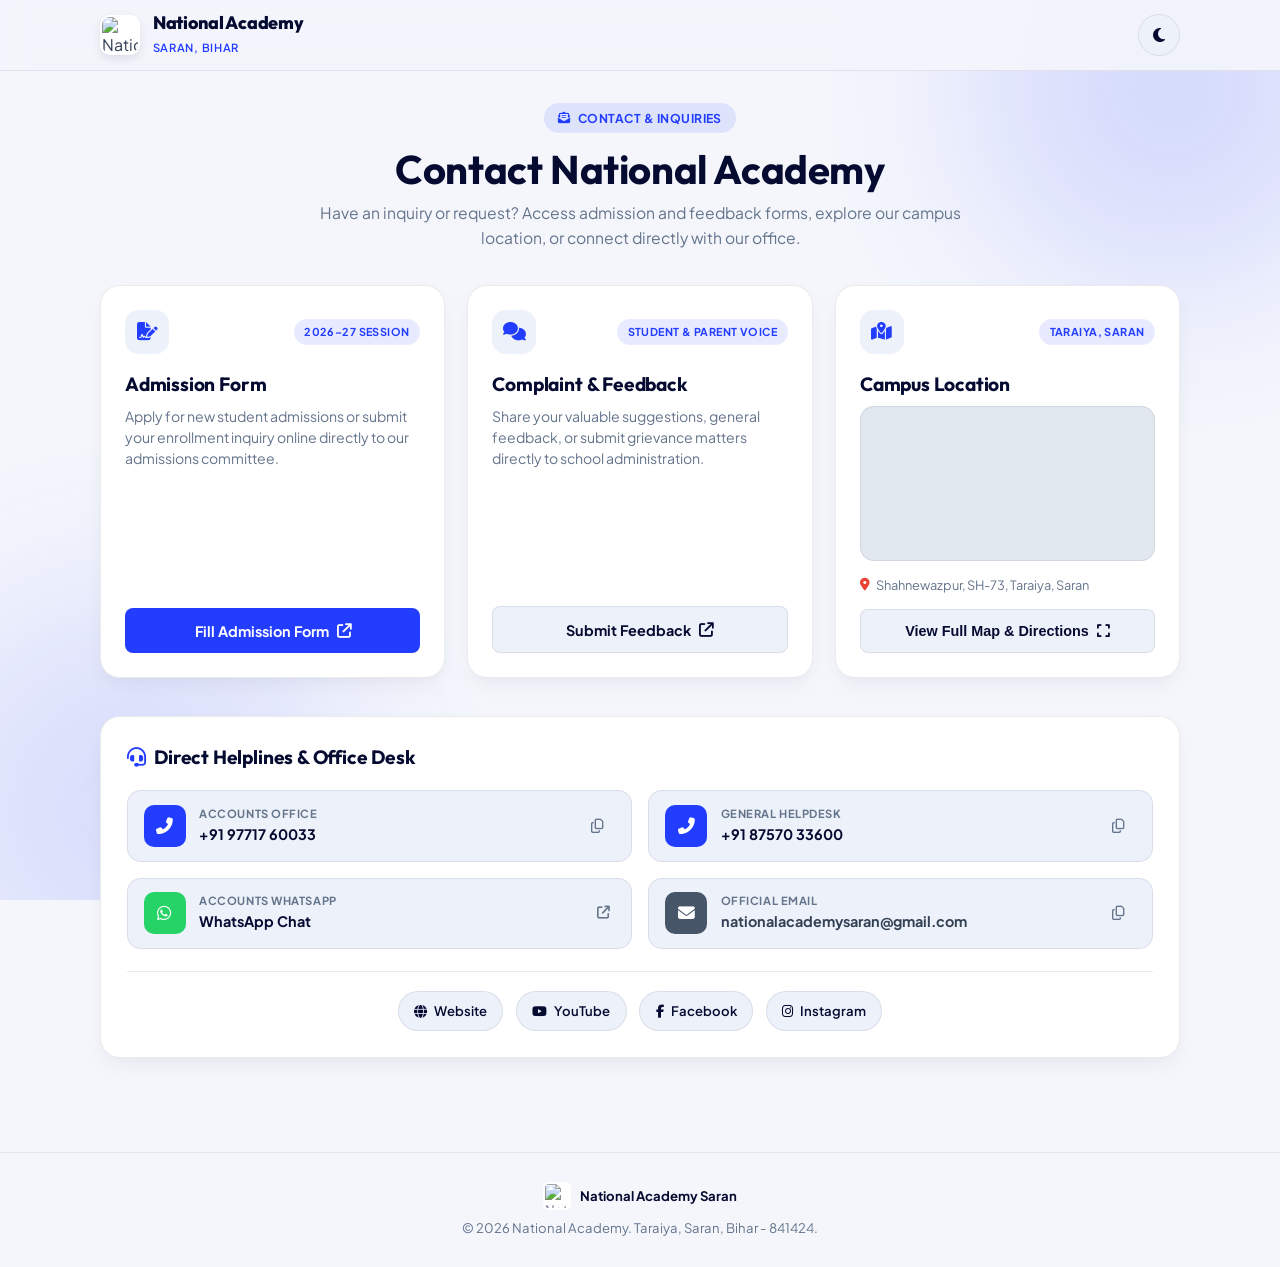
==== index.html @ f81eb38b "Update contact tiles: Accounts Office (60033), General Helpdesk (33600), Accounts WhatsApp, and Offi" ====
<!DOCTYPE html>
<html lang="en">
<head>
    <meta charset="UTF-8">
    <meta name="viewport" content="width=device-width, initial-scale=1.0, viewport-fit=cover">
    <title>Contact Us - National Academy Saran</title>
    <meta name="description" content="Contact National Academy, Taraiya, Saran, Bihar. Submit online admission forms, feedback & grievance forms, campus location map, and direct helplines.">

    <!-- Mobile Web App & Theme Color -->
    <meta name="theme-color" content="#050a30" media="(prefers-color-scheme: dark)">
    <meta name="theme-color" content="#f4f6fc" media="(prefers-color-scheme: light)">
    <meta name="apple-mobile-web-app-capable" content="yes">
    <meta name="apple-mobile-web-app-status-bar-style" content="default">

    <!-- Open Graph Tags -->
    <meta property="og:title" content="Contact Us - National Academy Saran">
    <meta property="og:description" content="Reach out to National Academy Saran. Admissions, feedback form, campus directions, and helplines.">
    <meta property="og:image" content="https://raw.githubusercontent.com/nationalacademyonline/Assets/main/School%20Logo%204K.png">

    <!-- Favicon -->
    <link rel="icon" type="image/png" href="https://raw.githubusercontent.com/nationalacademyonline/Assets/main/School%20Logo%204K.png">
    <link rel="apple-touch-icon" href="https://raw.githubusercontent.com/nationalacademyonline/Assets/main/School%20Logo%204K.png">

    <!-- Google Fonts & Font Awesome 6 -->
    <link rel="preconnect" href="https://fonts.googleapis.com">
    <link rel="preconnect" href="https://fonts.gstatic.com" crossorigin>
    <link href="https://fonts.googleapis.com/css2?family=Outfit:wght@500;600;700;800&family=Plus+Jakarta+Sans:wght@400;500;600;700&display=swap" rel="stylesheet">
    <link rel="stylesheet" href="https://cdnjs.cloudflare.com/ajax/libs/font-awesome/6.4.0/css/all.min.css">

    <!-- External Modular Stylesheet -->
    <link rel="stylesheet" href="css/style.css">
</head>
<body>

    <!-- Ambient Subtle Glow (#050a30 & #233dff) -->
    <div class="ambient-glow" aria-hidden="true">
        <div class="glow-orb glow-1"></div>
        <div class="glow-orb glow-2"></div>
    </div>

    <!-- Top Minimal Navigation -->
    <header class="site-header">
        <div class="header-inner">
            <a href="#" class="brand-link" id="brandLink">
                <img src="https://raw.githubusercontent.com/nationalacademyonline/Assets/main/School%20Logo%204K.png" 
                     alt="National Academy Logo" 
                     class="brand-logo"
                     loading="eager">
                <div class="brand-text">
                    <h1>National Academy</h1>
                    <span>Saran, Bihar</span>
                </div>
            </a>

            <div>
                <button type="button" id="themeToggleBtn" class="theme-toggle-btn" title="Toggle Theme" aria-label="Toggle Dark and Light Theme">
                    <i class="fas fa-moon" id="themeIcon"></i>
                </button>
            </div>
        </div>
    </header>

    <!-- Main Content Container -->
    <main class="main-container">

        <!-- Minimal Header Section -->
        <section class="page-intro">
            <div class="page-badge">
                <i class="fas fa-envelope-open-text"></i> Contact & Inquiries
            </div>
            <h2 class="page-title">Contact National Academy</h2>
            <p class="page-desc">
                Have an inquiry or request? Access admission and feedback forms, explore our campus location, or connect directly with our office.
            </p>
        </section>

        <!-- The 3 Core Boxes Grid -->
        <section class="cards-grid" aria-label="Services & Campus Location">
            
            <!-- Box 1: Admission Form -->
            <article class="feature-card" id="admissionCard">
                <div class="card-header">
                    <div class="card-icon-wrap">
                        <i class="fas fa-file-signature"></i>
                    </div>
                    <span class="card-badge">2026–27 Session</span>
                </div>
                <h3>Admission Form</h3>
                <p>Apply for new student admissions or submit your enrollment inquiry online directly to our admissions committee.</p>
                <a href="https://forms.gle/efnVTqDJbvzvwEXW7" target="_blank" rel="noopener noreferrer" class="card-btn btn-brand-solid" id="admissionBtn">
                    <span>Fill Admission Form</span>
                    <i class="fas fa-arrow-up-right-from-square"></i>
                </a>
            </article>

            <!-- Box 2: Complaint & Feedback Form -->
            <article class="feature-card" id="feedbackCard">
                <div class="card-header">
                    <div class="card-icon-wrap">
                        <i class="fas fa-comments"></i>
                    </div>
                    <span class="card-badge">Student & Parent Voice</span>
                </div>
                <h3>Complaint & Feedback</h3>
                <p>Share your valuable suggestions, general feedback, or submit grievance matters directly to school administration.</p>
                <a href="https://forms.gle/EGjkVovPbxakk7jCA" target="_blank" rel="noopener noreferrer" class="card-btn btn-brand-outline" id="feedbackBtn">
                    <span>Submit Feedback</span>
                    <i class="fas fa-arrow-up-right-from-square"></i>
                </a>
            </article>

            <!-- Box 3: Campus Location with Interactive Mini Map -->
            <article class="feature-card map-card" id="locationCard" onclick="openLocationModal()" title="Click to expand campus map">
                <div class="card-header">
                    <div class="card-icon-wrap">
                        <i class="fas fa-map-location-dot"></i>
                    </div>
                    <span class="card-badge">Taraiya, Saran</span>
                </div>
                <h3>Campus Location</h3>
                
                <!-- Live Mini Map Preview -->
                <div class="mini-map-viewport">
                    <iframe 
                        title="Campus Mini Map"
                        src="https://maps.google.com/maps?q=National%20Academy%20Taraiya%20Saran%20Bihar%20841424&t=&z=14&ie=UTF8&iwloc=&output=embed" 
                        loading="lazy">
                    </iframe>
                    <div class="map-expand-overlay">
                        <div class="map-expand-pill">
                            <i class="fas fa-expand-alt"></i> Click to Expand Map
                        </div>
                    </div>
                </div>

                <div class="mini-address-text" title="Shahnewazpur, State Highway 73, Madsaura Road, Taraiya">
                    <i class="fas fa-location-dot" style="color: #ea4335; margin-right: 6px; flex-shrink: 0;"></i>
                    <span>Shahnewazpur, SH-73, Taraiya, Saran</span>
                </div>

                <button type="button" class="card-btn btn-brand-outline" id="expandMapBtn">
                    <span>View Full Map & Directions</span>
                    <i class="fas fa-expand"></i>
                </button>
            </article>

        </section>

        <!-- Direct Contact & Helpline Section -->
        <section class="contact-section" aria-labelledby="helpline-title">
            <h3 id="helpline-title" class="contact-section-title">
                <i class="fas fa-headset"></i> Direct Helplines & Office Desk
            </h3>

            <div class="contact-grid">
                <!-- Accounts Office (Primary Helpline ending with 60033) -->
                <div class="contact-tile">
                    <div class="tile-icon icon-phone">
                        <i class="fas fa-phone-alt"></i>
                    </div>
                    <div class="tile-details">
                        <div class="tile-label">Accounts Office</div>
                        <a href="tel:+919771760033" class="tile-value" style="text-decoration: none;">+91 97717 60033</a>
                    </div>
                    <button type="button" class="copy-btn" onclick="copyText('+919771760033', 'Accounts Office')" title="Copy Phone Number" aria-label="Copy Accounts Office Number">
                        <i class="far fa-copy"></i>
                    </button>
                </div>

                <!-- General Helpdesk (ending with 33600) -->
                <div class="contact-tile">
                    <div class="tile-icon icon-phone">
                        <i class="fas fa-phone-alt"></i>
                    </div>
                    <div class="tile-details">
                        <div class="tile-label">General Helpdesk</div>
                        <a href="tel:+918757033600" class="tile-value" style="text-decoration: none;">+91 87570 33600</a>
                    </div>
                    <button type="button" class="copy-btn" onclick="copyText('+918757033600', 'General Helpdesk')" title="Copy Phone Number" aria-label="Copy General Helpdesk Number">
                        <i class="far fa-copy"></i>
                    </button>
                </div>

                <!-- Accounts WhatsApp (Linked to Accounts Office 60033) -->
                <a href="https://wa.me/919771760033" target="_blank" rel="noopener noreferrer" class="contact-tile" id="whatsappTile">
                    <div class="tile-icon icon-whatsapp">
                        <i class="fab fa-whatsapp"></i>
                    </div>
                    <div class="tile-details">
                        <div class="tile-label">Accounts WhatsApp</div>
                        <div class="tile-value">WhatsApp Chat</div>
                    </div>
                    <i class="fas fa-arrow-up-right-from-square" style="color: var(--text-muted); font-size: 0.8rem; margin-right: 0.3rem;"></i>
                </a>

                <!-- Official Email -->
                <div class="contact-tile">
                    <div class="tile-icon icon-email">
                        <i class="fas fa-envelope"></i>
                    </div>
                    <div class="tile-details">
                        <div class="tile-label">Official Email</div>
                        <a href="mailto:nationalacademysaran@gmail.com" class="tile-email-text" title="nationalacademysaran@gmail.com" style="text-decoration: none; color: inherit;">nationalacademysaran@gmail.com</a>
                    </div>
                    <button type="button" class="copy-btn" onclick="copyText('nationalacademysaran@gmail.com', 'Email')" title="Copy Email" aria-label="Copy Email">
                        <i class="far fa-copy"></i>
                    </button>
                </div>
            </div>

            <!-- Social Links Strip -->
            <div class="social-strip">
                <a href="https://www.nationalacademysaran.com" target="_blank" rel="noopener noreferrer" class="social-chip chip-web">
                    <i class="fas fa-globe"></i> Website
                </a>
                <a href="https://youtube.com/@nationalacademysaran" target="_blank" rel="noopener noreferrer" class="social-chip chip-yt">
                    <i class="fab fa-youtube"></i> YouTube
                </a>
                <a href="https://facebook.com/nationalacademysaran" target="_blank" rel="noopener noreferrer" class="social-chip chip-fb">
                    <i class="fab fa-facebook-f"></i> Facebook
                </a>
                <a href="https://instagram.com/nationalacademysaran" target="_blank" rel="noopener noreferrer" class="social-chip chip-ig">
                    <i class="fab fa-instagram"></i> Instagram
                </a>
            </div>
        </section>

    </main>

    <!-- ==========================================================================
         EXPANDED LOCATION MODAL WINDOW (Interactive Google Map)
         ========================================================================== -->
    <div id="locationModal" class="modal-backdrop" onclick="handleBackdropClick(event)" role="dialog" aria-modal="true" aria-labelledby="modalHeading">
        <div class="modal-box">
            <div class="modal-bar">
                <div class="modal-bar-title">
                    <i class="fas fa-map-marked-alt"></i>
                    <div>
                        <h3 id="modalHeading">Campus Location & Route Map</h3>
                        <span style="font-size: 0.72rem; color: var(--brand-blue); font-weight: 600;">National Academy, Taraiya, Saran</span>
                    </div>
                </div>
                <button type="button" class="modal-close-btn" onclick="closeLocationModal()" title="Close Map" aria-label="Close modal">
                    <i class="fas fa-times"></i>
                </button>
            </div>

            <div class="modal-map-viewport">
                <iframe 
                    id="expandedMapFrame"
                    title="National Academy Campus Full Map"
                    src="https://maps.google.com/maps?q=National%20Academy%20Taraiya%20Saran%20Bihar%20841424&t=&z=15&ie=UTF8&iwloc=&output=embed" 
                    loading="lazy" 
                    referrerpolicy="no-referrer-when-downgrade" 
                    allowfullscreen>
                </iframe>
            </div>

            <div class="modal-details">
                <div class="address-box">
                    <i class="fas fa-location-dot"></i>
                    <div class="address-box-text">
                        <h4>Shahnewazpur, Taraiya, Saran, Bihar - 841424</h4>
                        <p id="fullAddressStr">State Highway 73, Madsaura Road, Taraiya, Saran, Bihar - 841424 (Near Punjab National Bank)</p>
                    </div>
                </div>

                <div class="modal-actions">
                    <button type="button" class="btn-modal btn-brand-outline" onclick="copyAddressText()">
                        <i class="far fa-copy"></i> Copy Address
                    </button>
                    <a href="https://share.google/DFq7AVzWljjPhEAs5" target="_blank" rel="noopener noreferrer" class="btn-modal btn-brand-solid">
                        <i class="fas fa-diamond-turn-right"></i> Open in Google Maps App
                    </a>
                </div>
            </div>
        </div>
    </div>

    <!-- Toast Notification -->
    <div id="toast" class="toast-wrap" aria-live="polite">
        <div class="toast-pill" id="toastPill">
            <i class="fas fa-check-circle"></i>
            <span id="toastMsg">Copied!</span>
        </div>
    </div>

    <!-- Minimal Footer -->
    <footer class="site-footer">
        <div class="footer-logo-row">
            <img src="https://raw.githubusercontent.com/nationalacademyonline/Assets/main/School%20Logo%204K.png" alt="National Academy Emblem">
            <span>National Academy Saran</span>
        </div>
        <p>&copy; 2026 National Academy. Taraiya, Saran, Bihar - 841424.</p>
    </footer>

    <!-- Interactive Script -->
    <script>
        // Theme Management (Light #f4f6fc & Dark #050a30)
        const themeToggleBtn = document.getElementById('themeToggleBtn');
        const themeIcon = document.getElementById('themeIcon');

        function setTheme(theme) {
            if (theme === 'dark') {
                document.documentElement.setAttribute('data-theme', 'dark');
                themeIcon.className = 'fas fa-sun';
                localStorage.setItem('na_theme', 'dark');
            } else {
                document.documentElement.removeAttribute('data-theme');
                themeIcon.className = 'fas fa-moon';
                localStorage.setItem('na_theme', 'light');
            }
        }

        const savedTheme = localStorage.getItem('na_theme');
        if (savedTheme === 'dark' || (!savedTheme && window.matchMedia('(prefers-color-scheme: dark)').matches)) {
            setTheme('dark');
        } else {
            setTheme('light');
        }

        themeToggleBtn.addEventListener('click', () => {
            const isDark = document.documentElement.getAttribute('data-theme') === 'dark';
            setTheme(isDark ? 'light' : 'dark');
        });

        // Location Modal Open / Close
        const locationModal = document.getElementById('locationModal');

        function openLocationModal() {
            locationModal.classList.add('active');
            document.body.style.overflow = 'hidden';
        }

        function closeLocationModal() {
            locationModal.classList.remove('active');
            document.body.style.overflow = '';
        }

        function handleBackdropClick(e) {
            if (e.target === locationModal) {
                closeLocationModal();
            }
        }

        document.addEventListener('keydown', (e) => {
            if (e.key === 'Escape' && locationModal.classList.contains('active')) {
                closeLocationModal();
            }
        });

        // Clipboard & Toast
        let toastTimer;
        function showToast(message) {
            const pill = document.getElementById('toastPill');
            const msgSpan = document.getElementById('toastMsg');
            msgSpan.textContent = message;
            pill.classList.add('show');

            clearTimeout(toastTimer);
            toastTimer = setTimeout(() => {
                pill.classList.remove('show');
            }, 2400);
        }

        function copyText(text, label) {
            if (navigator.clipboard && navigator.clipboard.writeText) {
                navigator.clipboard.writeText(text).then(() => {
                    showToast(`${label} copied to clipboard!`);
                }).catch(() => {
                    window.prompt('Copy to clipboard: Ctrl+C, Enter', text);
                });
            } else {
                window.prompt('Copy to clipboard: Ctrl+C, Enter', text);
            }
        }

        function copyAddressText() {
            const address = document.getElementById('fullAddressStr').textContent;
            copyText(address, 'Address');
        }
    </script>
</body>
</html>
---- css/style.css ----
/* ==========================================================================
   BRAND DESIGN SYSTEM - NATIONAL ACADEMY SARAN
   Core Colors: #050a30 (Midnight Navy), #f4f6fc (Ice Slate), #233dff (Electric Blue)
   Optimized for Mobile-First (iOS & Android) & Desktop
   ========================================================================== */

:root {
    --brand-navy: #050a30;
    --brand-ice: #f4f6fc;
    --brand-blue: #233dff;
    --brand-blue-hover: #162ad1;
    --brand-blue-light: #5267ff;
    --brand-blue-soft: rgba(35, 61, 255, 0.12);
    --brand-blue-glow: rgba(35, 61, 255, 0.25);

    /* Default Light Ice Theme */
    --bg-body: #f4f6fc;
    --bg-card: #ffffff;
    --bg-card-hover: #ffffff;
    --bg-subtle: #edf1fa;
    --text-title: #050a30;
    --text-body: #334155;
    --text-muted: #64748b;
    --border-color: rgba(5, 10, 48, 0.08);
    --border-hover: rgba(35, 61, 255, 0.35);
    --card-shadow: 0 10px 25px -5px rgba(5, 10, 48, 0.06), 0 4px 10px rgba(5, 10, 48, 0.02);
    --header-bg: rgba(244, 246, 252, 0.9);

    --badge-bg: rgba(35, 61, 255, 0.1);
    --badge-text: #233dff;

    --whatsapp-green: #25d366;
    --radius-sm: 8px;
    --radius-md: 14px;
    --radius-lg: 20px;
    --radius-full: 9999px;
    --transition: all 0.25s cubic-bezier(0.16, 1, 0.3, 1);
}

/* Modern Dark Theme (#050a30 Foundation) */
[data-theme="dark"] {
    --bg-body: #050a30;
    --bg-card: #0a1348;
    --bg-card-hover: #0e1a5e;
    --bg-subtle: #0f1c63;
    --text-title: #f4f6fc;
    --text-body: #cbd5e1;
    --text-muted: #8e9bb8;
    --border-color: rgba(244, 246, 252, 0.1);
    --border-hover: rgba(35, 61, 255, 0.5);
    --card-shadow: 0 16px 36px rgba(0, 0, 0, 0.45);
    --header-bg: rgba(5, 10, 48, 0.92);

    --badge-bg: rgba(35, 61, 255, 0.24);
    --badge-text: #9ab0ff;
}

/* Base & Global Reset */
*, *::before, *::after {
    box-sizing: border-box;
    margin: 0;
    padding: 0;
    -webkit-tap-highlight-color: transparent;
}

html {
    scroll-behavior: smooth;
    -webkit-text-size-adjust: 100%;
}

body {
    font-family: 'Plus Jakarta Sans', -apple-system, BlinkMacSystemFont, 'Segoe UI', Roboto, Helvetica, Arial, sans-serif;
    background-color: var(--bg-body);
    color: var(--text-body);
    min-height: 100vh;
    min-height: -webkit-fill-available;
    line-height: 1.55;
    -webkit-font-smoothing: antialiased;
    -moz-osx-font-smoothing: grayscale;
    transition: background-color 0.3s ease, color 0.3s ease;
    position: relative;
    overflow-x: hidden;
}

/* Subtle Ambient Glow Background */
.ambient-glow {
    position: fixed;
    top: 0;
    left: 0;
    width: 100vw;
    height: 100vh;
    pointer-events: none;
    z-index: 0;
    overflow: hidden;
}

.glow-orb {
    position: absolute;
    border-radius: 50%;
    filter: blur(90px);
    opacity: 0.15;
    will-change: transform;
}

.glow-1 {
    top: -100px;
    right: -80px;
    width: 380px;
    height: 380px;
    background: var(--brand-blue);
}

.glow-2 {
    bottom: -120px;
    left: -80px;
    width: 420px;
    height: 420px;
    background: #465bff;
}

/* Typography */
h1, h2, h3, h4 {
    font-family: 'Outfit', sans-serif;
    color: var(--text-title);
    font-weight: 700;
    letter-spacing: -0.01em;
}

/* Sticky Minimal Navigation */
.site-header {
    position: sticky;
    top: 0;
    z-index: 60;
    background: var(--header-bg);
    backdrop-filter: blur(14px);
    -webkit-backdrop-filter: blur(14px);
    border-bottom: 1px solid var(--border-color);
    padding-top: env(safe-area-inset-top);
}

.header-inner {
    max-width: 1120px;
    margin: 0 auto;
    padding: 0.75rem 1.25rem;
    display: flex;
    align-items: center;
    justify-content: space-between;
}

.brand-link {
    display: flex;
    align-items: center;
    gap: 0.8rem;
    text-decoration: none;
    color: inherit;
}

.brand-logo {
    width: 40px;
    height: 40px;
    object-fit: contain;
    border-radius: 10px;
    background: #ffffff;
    padding: 2px;
    box-shadow: 0 4px 10px rgba(5, 10, 48, 0.1);
    transition: transform 0.25s ease;
    flex-shrink: 0;
}

.brand-link:hover .brand-logo {
    transform: scale(1.05);
}

.brand-text h1 {
    font-size: 1.12rem;
    line-height: 1.2;
    font-weight: 800;
}

.brand-text span {
    font-size: 0.7rem;
    font-weight: 600;
    color: var(--brand-blue);
    text-transform: uppercase;
    letter-spacing: 0.06em;
}

.theme-toggle-btn {
    width: 42px;
    height: 42px;
    min-width: 42px;
    border-radius: 50%;
    background: var(--bg-subtle);
    color: var(--text-title);
    border: 1px solid var(--border-color);
    display: flex;
    align-items: center;
    justify-content: center;
    cursor: pointer;
    font-size: 1rem;
    transition: var(--transition);
}

.theme-toggle-btn:hover {
    background: var(--brand-blue);
    color: #ffffff;
    border-color: var(--brand-blue);
    transform: rotate(15deg);
}

.theme-toggle-btn:active {
    transform: scale(0.92);
}

/* Main Container */
.main-container {
    position: relative;
    z-index: 1;
    max-width: 1120px;
    margin: 0 auto;
    padding: 2rem 1.25rem 3.5rem;
    padding-bottom: max(3.5rem, env(safe-area-inset-bottom));
}

/* Page Intro Section */
.page-intro {
    text-align: center;
    max-width: 650px;
    margin: 0 auto 2.2rem;
}

.page-badge {
    display: inline-flex;
    align-items: center;
    gap: 0.45rem;
    background: var(--badge-bg);
    color: var(--badge-text);
    padding: 0.35rem 0.85rem;
    border-radius: var(--radius-full);
    font-size: 0.76rem;
    font-weight: 700;
    letter-spacing: 0.04em;
    text-transform: uppercase;
    margin-bottom: 0.75rem;
}

.page-title {
    font-size: clamp(1.85rem, 4vw, 2.5rem);
    line-height: 1.2;
    margin-bottom: 0.5rem;
}

.page-desc {
    font-size: 0.98rem;
    color: var(--text-muted);
}

/* The 3 Core Boxes Grid */
.cards-grid {
    display: grid;
    grid-template-columns: repeat(3, 1fr);
    gap: 1.4rem;
    margin-bottom: 2.4rem;
}

.feature-card {
    background: var(--bg-card);
    border: 1px solid var(--border-color);
    border-radius: var(--radius-lg);
    padding: 1.5rem;
    display: flex;
    flex-direction: column;
    box-shadow: var(--card-shadow);
    transition: var(--transition);
    position: relative;
}

.feature-card:hover {
    transform: translateY(-4px);
    border-color: var(--border-hover);
    box-shadow: 0 16px 32px -8px var(--brand-blue-glow);
}

.card-header {
    display: flex;
    align-items: center;
    justify-content: space-between;
    margin-bottom: 1rem;
}

.card-icon-wrap {
    width: 44px;
    height: 44px;
    border-radius: var(--radius-md);
    background: var(--bg-subtle);
    color: var(--brand-blue);
    display: flex;
    align-items: center;
    justify-content: center;
    font-size: 1.15rem;
    transition: var(--transition);
    flex-shrink: 0;
}

.feature-card:hover .card-icon-wrap {
    background: var(--brand-blue);
    color: #ffffff;
    transform: scale(1.05);
}

.card-badge {
    font-size: 0.68rem;
    font-weight: 700;
    text-transform: uppercase;
    letter-spacing: 0.04em;
    padding: 0.28rem 0.65rem;
    border-radius: var(--radius-full);
    background: var(--badge-bg);
    color: var(--badge-text);
}

.feature-card h3 {
    font-size: 1.2rem;
    margin-bottom: 0.4rem;
}

.feature-card p {
    font-size: 0.88rem;
    color: var(--text-muted);
    margin-bottom: 1.25rem;
    line-height: 1.5;
    flex-grow: 1;
}

.card-btn {
    display: inline-flex;
    align-items: center;
    justify-content: center;
    gap: 0.5rem;
    min-height: 44px;
    padding: 0.7rem 1rem;
    border-radius: var(--radius-sm);
    font-size: 0.9rem;
    font-weight: 700;
    text-decoration: none;
    transition: var(--transition);
    cursor: pointer;
    border: none;
    width: 100%;
    touch-action: manipulation;
}

.card-btn:active {
    transform: scale(0.98);
}

.btn-brand-solid {
    background: var(--brand-blue);
    color: #ffffff;
}

.btn-brand-solid:hover {
    background: var(--brand-blue-hover);
}

.btn-brand-outline {
    background: var(--bg-subtle);
    color: var(--text-title);
    border: 1px solid var(--border-color);
}

.btn-brand-outline:hover {
    background: var(--brand-blue);
    color: #ffffff;
    border-color: var(--brand-blue);
}

/* Card 3: Interactive Mini Map Card */
.map-card {
    cursor: pointer;
}

.mini-map-viewport {
    position: relative;
    width: 100%;
    height: 155px;
    border-radius: var(--radius-md);
    overflow: hidden;
    margin-bottom: 0.9rem;
    border: 1px solid var(--border-color);
    background: #e2e8f0;
}

.mini-map-viewport iframe {
    width: 100%;
    height: 100%;
    border: 0;
    pointer-events: none;
}

.map-expand-overlay {
    position: absolute;
    inset: 0;
    background: rgba(5, 10, 48, 0.42);
    display: flex;
    align-items: center;
    justify-content: center;
    opacity: 0;
    transition: opacity 0.25s ease;
}

.mini-map-viewport:hover .map-expand-overlay,
.map-card:hover .map-expand-overlay {
    opacity: 1;
}

.map-expand-pill {
    background: #ffffff;
    color: var(--brand-navy);
    padding: 0.45rem 0.9rem;
    border-radius: var(--radius-full);
    font-size: 0.78rem;
    font-weight: 700;
    display: flex;
    align-items: center;
    gap: 0.4rem;
    box-shadow: 0 4px 15px rgba(0, 0, 0, 0.25);
    transform: translateY(4px);
    transition: transform 0.25s ease;
}

.mini-map-viewport:hover .map-expand-pill,
.map-card:hover .map-expand-pill {
    transform: translateY(0);
}

.mini-address-text {
    font-size: 0.8rem;
    color: var(--text-muted);
    margin-bottom: 0.85rem;
    white-space: nowrap;
    overflow: hidden;
    text-overflow: ellipsis;
    display: flex;
    align-items: center;
}

/* ==========================================================================
   DIRECT CONTACT & HELPLINE SECTION (Responsive & Overflow-Proof)
   ========================================================================== */
.contact-section {
    background: var(--bg-card);
    border: 1px solid var(--border-color);
    border-radius: var(--radius-lg);
    padding: 1.6rem;
    box-shadow: var(--card-shadow);
    margin-bottom: 2.4rem;
}

.contact-section-title {
    font-size: 1.2rem;
    margin-bottom: 1.1rem;
    display: flex;
    align-items: center;
    gap: 0.55rem;
}

.contact-section-title i {
    color: var(--brand-blue);
}

.contact-grid {
    display: grid;
    grid-template-columns: repeat(2, 1fr);
    gap: 1rem;
}

.contact-tile {
    display: flex;
    align-items: center;
    gap: 0.85rem;
    padding: 0.85rem 1rem;
    background: var(--bg-subtle);
    border: 1px solid var(--border-color);
    border-radius: var(--radius-md);
    transition: var(--transition);
    text-decoration: none;
    color: inherit;
    min-width: 0; /* Prevents flex children from blowing out grid boundary */
    position: relative;
}

.contact-tile:hover {
    transform: translateY(-2px);
    border-color: var(--brand-blue);
}

.contact-tile:active {
    transform: scale(0.99);
}

.tile-icon {
    width: 42px;
    height: 42px;
    min-width: 42px;
    border-radius: 10px;
    display: flex;
    align-items: center;
    justify-content: center;
    color: #ffffff;
    font-size: 1.05rem;
    flex-shrink: 0;
}

.icon-phone { background: var(--brand-blue); }
.icon-whatsapp { background: var(--whatsapp-green); }
.icon-email { background: #475569; }

.tile-details {
    flex: 1 1 auto;
    min-width: 0; /* Critical for truncation/overflow containment */
    overflow: hidden;
}

.tile-label {
    font-size: 0.7rem;
    font-weight: 700;
    text-transform: uppercase;
    letter-spacing: 0.05em;
    color: var(--text-muted);
    line-height: 1.2;
    margin-bottom: 2px;
}

.tile-value {
    font-size: 0.9rem;
    font-weight: 700;
    color: var(--text-title);
    white-space: nowrap;
    overflow: hidden;
    text-overflow: ellipsis;
    display: block;
    max-width: 100%;
}

.tile-email-text {
    font-size: 0.9rem;
    font-weight: 700;
    color: var(--text-title);
    white-space: nowrap;
    overflow: hidden;
    text-overflow: ellipsis;
    display: block;
    max-width: 100%;
}

.copy-btn {
    background: transparent;
    border: none;
    color: var(--text-muted);
    width: 36px;
    height: 36px;
    min-width: 36px;
    border-radius: 8px;
    cursor: pointer;
    transition: var(--transition);
    font-size: 0.9rem;
    display: flex;
    align-items: center;
    justify-content: center;
    flex-shrink: 0;
    touch-action: manipulation;
}

.copy-btn:hover {
    color: var(--brand-blue);
    background: var(--brand-blue-soft);
}

.copy-btn:active {
    transform: scale(0.9);
}

/* Social Channels Strip */
.social-strip {
    display: flex;
    align-items: center;
    justify-content: center;
    gap: 0.8rem;
    flex-wrap: wrap;
    margin-top: 1.4rem;
    padding-top: 1.2rem;
    border-top: 1px solid var(--border-color);
}

.social-chip {
    display: inline-flex;
    align-items: center;
    gap: 0.45rem;
    padding: 0.55rem 0.95rem;
    min-height: 40px;
    border-radius: var(--radius-full);
    background: var(--bg-subtle);
    border: 1px solid var(--border-color);
    color: var(--text-title);
    font-size: 0.82rem;
    font-weight: 600;
    text-decoration: none;
    transition: var(--transition);
    touch-action: manipulation;
}

.social-chip:hover {
    transform: translateY(-2px);
}

.social-chip:active {
    transform: scale(0.96);
}

.chip-web:hover { background: #10b981; color: #fff; border-color: #10b981; }
.chip-yt:hover { background: #ff0000; color: #fff; border-color: #ff0000; }
.chip-fb:hover { background: #1877f2; color: #fff; border-color: #1877f2; }
.chip-ig:hover { background: radial-gradient(circle at 30% 107%, #fdf497 0%, #fd5949 45%,#d6249f 60%,#285AEB 90%); color: #fff; border-color: transparent; }

/* ==========================================================================
   EXPANDED LOCATION MODAL (Mobile-Optimized & Smooth Animation)
   ========================================================================== */
.modal-backdrop {
    position: fixed;
    top: 0;
    left: 0;
    width: 100vw;
    height: 100vh;
    background: rgba(5, 10, 48, 0.72);
    backdrop-filter: blur(8px);
    -webkit-backdrop-filter: blur(8px);
    z-index: 1000;
    display: flex;
    align-items: center;
    justify-content: center;
    padding: 1rem;
    opacity: 0;
    visibility: hidden;
    transition: opacity 0.28s ease, visibility 0.28s ease;
}

.modal-backdrop.active {
    opacity: 1;
    visibility: visible;
}

.modal-box {
    background: var(--bg-card);
    border: 1px solid var(--border-color);
    border-radius: var(--radius-lg);
    width: 100%;
    max-width: 780px;
    max-height: 92vh;
    display: flex;
    flex-direction: column;
    box-shadow: 0 25px 60px rgba(0, 0, 0, 0.4);
    transform: scale(0.92) translateY(18px);
    transition: transform 0.3s cubic-bezier(0.16, 1, 0.3, 1);
    overflow: hidden;
}

.modal-backdrop.active .modal-box {
    transform: scale(1) translateY(0);
}

.modal-bar {
    padding: 0.9rem 1.25rem;
    background: var(--bg-subtle);
    border-bottom: 1px solid var(--border-color);
    display: flex;
    align-items: center;
    justify-content: space-between;
}

.modal-bar-title {
    display: flex;
    align-items: center;
    gap: 0.65rem;
}

.modal-bar-title i {
    color: #ea4335;
    font-size: 1.15rem;
}

.modal-bar-title h3 {
    font-size: 1.05rem;
    font-weight: 700;
}

.modal-close-btn {
    background: transparent;
    border: none;
    width: 40px;
    height: 40px;
    min-width: 40px;
    border-radius: 50%;
    display: flex;
    align-items: center;
    justify-content: center;
    color: var(--text-muted);
    cursor: pointer;
    font-size: 1.2rem;
    transition: var(--transition);
    touch-action: manipulation;
}

.modal-close-btn:hover {
    background: rgba(239, 68, 68, 0.15);
    color: #ef4444;
    transform: rotate(90deg);
}

.modal-close-btn:active {
    transform: scale(0.9);
}

.modal-map-viewport {
    width: 100%;
    height: 360px;
    background: #e2e8f0;
}

.modal-map-viewport iframe {
    width: 100%;
    height: 100%;
    border: 0;
}

.modal-details {
    padding: 1.15rem 1.25rem;
    display: flex;
    flex-direction: column;
    gap: 0.9rem;
    background: var(--bg-card);
}

.address-box {
    display: flex;
    align-items: flex-start;
    gap: 0.8rem;
    background: var(--bg-subtle);
    padding: 0.85rem 1rem;
    border-radius: var(--radius-md);
    border: 1px solid var(--border-color);
}

.address-box i {
    color: var(--brand-blue);
    font-size: 1.1rem;
    margin-top: 0.15rem;
    flex-shrink: 0;
}

.address-box-text h4 {
    font-size: 0.9rem;
    margin-bottom: 0.15rem;
}

.address-box-text p {
    font-size: 0.83rem;
    color: var(--text-muted);
}

.modal-actions {
    display: flex;
    align-items: center;
    justify-content: flex-end;
    gap: 0.75rem;
    flex-wrap: wrap;
}

.btn-modal {
    display: inline-flex;
    align-items: center;
    justify-content: center;
    gap: 0.5rem;
    min-height: 44px;
    padding: 0.65rem 1.15rem;
    border-radius: var(--radius-sm);
    font-size: 0.88rem;
    font-weight: 700;
    text-decoration: none;
    cursor: pointer;
    transition: var(--transition);
    border: 1px solid transparent;
    touch-action: manipulation;
}

.btn-modal:active {
    transform: scale(0.97);
}

/* Toast Feedback */
.toast-wrap {
    position: fixed;
    bottom: max(1.5rem, env(safe-area-inset-bottom));
    right: 1.5rem;
    z-index: 2000;
    pointer-events: none;
}

.toast-pill {
    background: var(--brand-navy);
    color: #ffffff;
    border: 1px solid rgba(255, 255, 255, 0.18);
    padding: 0.7rem 1.15rem;
    border-radius: var(--radius-md);
    font-size: 0.86rem;
    font-weight: 600;
    box-shadow: 0 10px 25px rgba(0, 0, 0, 0.35);
    display: flex;
    align-items: center;
    gap: 0.55rem;
    opacity: 0;
    transform: translateY(12px);
    transition: all 0.28s ease;
}

.toast-pill.show {
    opacity: 1;
    transform: translateY(0);
}

.toast-pill i {
    color: #10b981;
}

/* Minimal Footer */
.site-footer {
    border-top: 1px solid var(--border-color);
    padding: 1.8rem 1.25rem;
    text-align: center;
    color: var(--text-muted);
    font-size: 0.82rem;
}

.footer-logo-row {
    display: flex;
    align-items: center;
    justify-content: center;
    gap: 0.6rem;
    margin-bottom: 0.5rem;
}

.footer-logo-row img {
    width: 28px;
    height: 28px;
    object-fit: contain;
    border-radius: 6px;
    background: #ffffff;
    padding: 2px;
}

.footer-logo-row span {
    font-weight: 700;
    color: var(--text-title);
}

/* ==========================================================================
   MOBILE-FIRST RESPONSIVE MEDIA QUERIES (Android & iOS Optimizations)
   ========================================================================== */

/* Tablets and small laptops */
@media (max-width: 960px) {
    .cards-grid {
        grid-template-columns: 1fr;
        gap: 1.2rem;
    }
}

/* Mobile Devices (iPhone, Android phones - max 640px) */
@media (max-width: 640px) {
    .header-inner {
        padding: 0.65rem 1rem;
    }

    .brand-logo {
        width: 36px;
        height: 36px;
    }

    .brand-text h1 {
        font-size: 1.02rem;
    }

    .main-container {
        padding: 1.4rem 1rem 2.8rem;
    }

    .page-title {
        font-size: 1.75rem;
    }

    .page-desc {
        font-size: 0.92rem;
    }

    .contact-section {
        padding: 1.2rem 1rem;
    }

    .contact-grid {
        grid-template-columns: 1fr; /* Full width tiles so text has plenty of breathing room */
        gap: 0.75rem;
    }

    .contact-tile {
        padding: 0.8rem 0.9rem;
    }

    .tile-email-text {
        font-size: 0.82rem;
    }

    .modal-backdrop {
        padding: 0.6rem;
    }

    .modal-map-viewport {
        height: 250px;
    }

    .modal-details {
        padding: 1rem;
    }

    .modal-actions {
        flex-direction: column;
        width: 100%;
    }

    .btn-modal {
        width: 100%;
    }

    .social-strip {
        gap: 0.6rem;
    }

    .social-chip {
        font-size: 0.78rem;
        padding: 0.45rem 0.8rem;
    }

    .toast-wrap {
        left: 1rem;
        right: 1rem;
        bottom: max(1.2rem, env(safe-area-inset-bottom));
    }

    .toast-pill {
        justify-content: center;
    }
}

/* Very Small Mobile Screens (360px and below e.g. iPhone SE, smaller Androids) */
@media (max-width: 380px) {
    .brand-text h1 {
        font-size: 0.95rem;
    }

    .tile-email-text {
        font-size: 0.75rem;
    }

    .page-title {
        font-size: 1.55rem;
    }
}
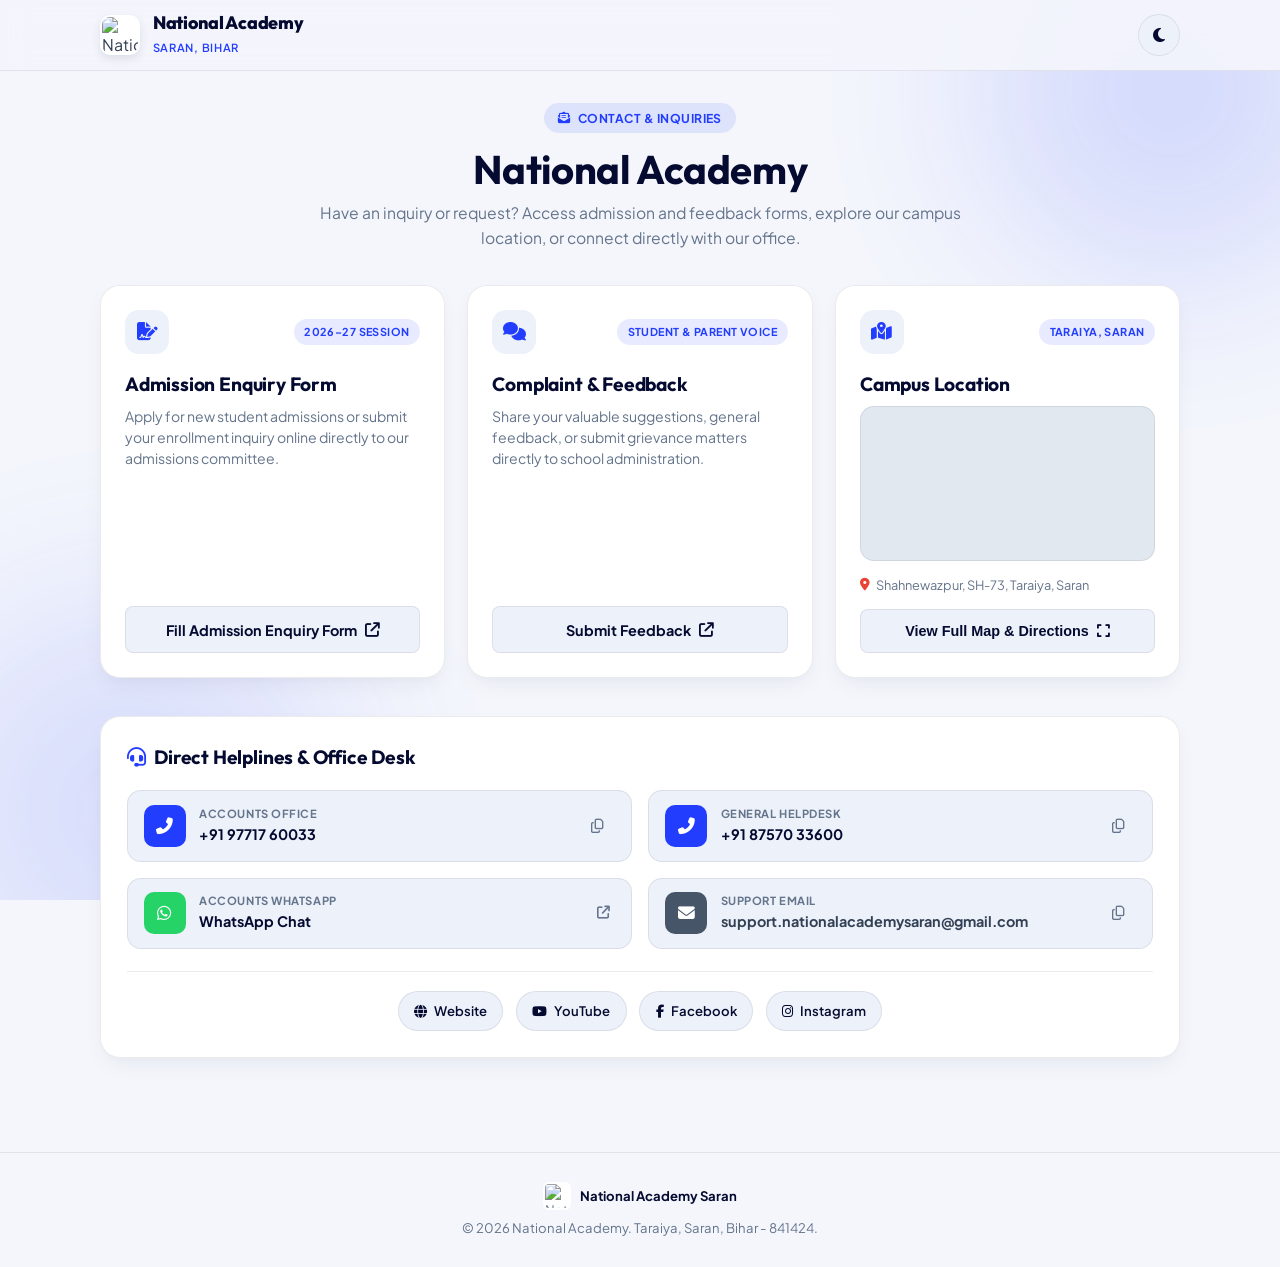
==== commit 5cfed218: "Update Admission Enquiry Form naming & matching button color, and update Support Email address" ====
--- a/index.html
+++ b/index.html
@@ -68,7 +68,7 @@
             <div class="page-badge">
                 <i class="fas fa-envelope-open-text"></i> Contact & Inquiries
             </div>
-            <h2 class="page-title">Contact National Academy</h2>
+            <h2 class="page-title">National Academy</h2>
             <p class="page-desc">
                 Have an inquiry or request? Access admission and feedback forms, explore our campus location, or connect directly with our office.
             </p>
@@ -77,7 +77,7 @@
         <!-- The 3 Core Boxes Grid -->
         <section class="cards-grid" aria-label="Services & Campus Location">
             
-            <!-- Box 1: Admission Form -->
+            <!-- Box 1: Admission Enquiry Form -->
             <article class="feature-card" id="admissionCard">
                 <div class="card-header">
                     <div class="card-icon-wrap">
@@ -85,10 +85,10 @@
                     </div>
                     <span class="card-badge">2026–27 Session</span>
                 </div>
-                <h3>Admission Form</h3>
+                <h3>Admission Enquiry Form</h3>
                 <p>Apply for new student admissions or submit your enrollment inquiry online directly to our admissions committee.</p>
-                <a href="https://forms.gle/efnVTqDJbvzvwEXW7" target="_blank" rel="noopener noreferrer" class="card-btn btn-brand-solid" id="admissionBtn">
-                    <span>Fill Admission Form</span>
+                <a href="https://forms.gle/efnVTqDJbvzvwEXW7" target="_blank" rel="noopener noreferrer" class="card-btn btn-brand-outline" id="admissionBtn">
+                    <span>Fill Admission Enquiry Form</span>
                     <i class="fas fa-arrow-up-right-from-square"></i>
                 </a>
             </article>
@@ -193,16 +193,16 @@
                     <i class="fas fa-arrow-up-right-from-square" style="color: var(--text-muted); font-size: 0.8rem; margin-right: 0.3rem;"></i>
                 </a>
 
-                <!-- Official Email -->
+                <!-- Support Email -->
                 <div class="contact-tile">
                     <div class="tile-icon icon-email">
                         <i class="fas fa-envelope"></i>
                     </div>
                     <div class="tile-details">
-                        <div class="tile-label">Official Email</div>
-                        <a href="mailto:nationalacademysaran@gmail.com" class="tile-email-text" title="nationalacademysaran@gmail.com" style="text-decoration: none; color: inherit;">nationalacademysaran@gmail.com</a>
-                    </div>
-                    <button type="button" class="copy-btn" onclick="copyText('nationalacademysaran@gmail.com', 'Email')" title="Copy Email" aria-label="Copy Email">
+                        <div class="tile-label">Support Email</div>
+                        <a href="mailto:support.nationalacademysaran@gmail.com" class="tile-email-text" title="support.nationalacademysaran@gmail.com" style="text-decoration: none; color: inherit;">support.nationalacademysaran@gmail.com</a>
+                    </div>
+                    <button type="button" class="copy-btn" onclick="copyText('support.nationalacademysaran@gmail.com', 'Support Email')" title="Copy Email" aria-label="Copy Support Email">
                         <i class="far fa-copy"></i>
                     </button>
                 </div>
@@ -269,7 +269,7 @@
                     <button type="button" class="btn-modal btn-brand-outline" onclick="copyAddressText()">
                         <i class="far fa-copy"></i> Copy Address
                     </button>
-                    <a href="https://share.google/DFq7AVzWljjPhEAs5" target="_blank" rel="noopener noreferrer" class="btn-modal btn-brand-solid">
+                    <a href="https://www.google.com/maps/search/?api=1&query=National+Academy,+Taraiya,+Saran,+Bihar+841424" target="_blank" rel="noopener noreferrer" class="btn-modal btn-brand-solid" id="openMapsBtn">
                         <i class="fas fa-diamond-turn-right"></i> Open in Google Maps App
                     </a>
                 </div>
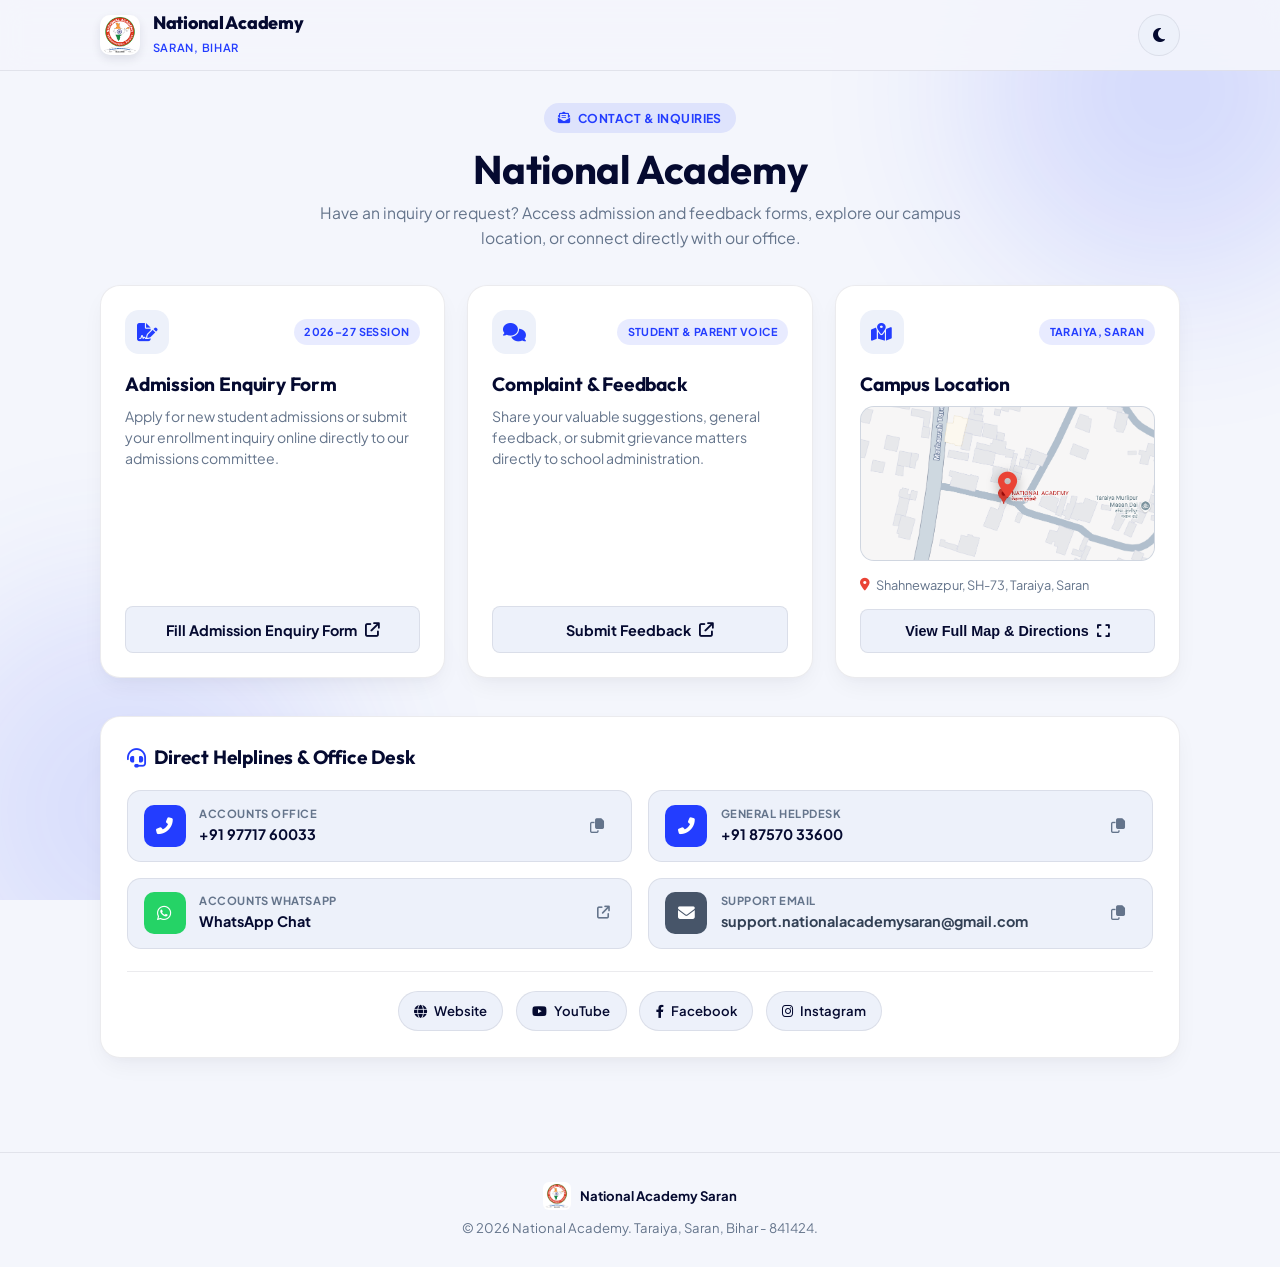
==== commit cfa744f5: "Self-host institutional logos, Font Awesome 6 icons, and local campus map preview" ====
--- a/index.html
+++ b/index.html
@@ -1,10 +1,12 @@
 <!DOCTYPE html>
 <html lang="en">
+
 <head>
     <meta charset="UTF-8">
     <meta name="viewport" content="width=device-width, initial-scale=1.0, viewport-fit=cover">
     <title>Contact Us - National Academy Saran</title>
-    <meta name="description" content="Contact National Academy, Taraiya, Saran, Bihar. Submit online admission forms, feedback & grievance forms, campus location map, and direct helplines.">
+    <meta name="description"
+        content="Contact National Academy, Taraiya, Saran, Bihar. Submit online admission forms, feedback & grievance forms, campus location map, and direct helplines.">
 
     <!-- Mobile Web App & Theme Color -->
     <meta name="theme-color" content="#050a30" media="(prefers-color-scheme: dark)">
@@ -14,22 +16,26 @@
 
     <!-- Open Graph Tags -->
     <meta property="og:title" content="Contact Us - National Academy Saran">
-    <meta property="og:description" content="Reach out to National Academy Saran. Admissions, feedback form, campus directions, and helplines.">
-    <meta property="og:image" content="https://raw.githubusercontent.com/nationalacademyonline/Assets/main/School%20Logo%204K.png">
+    <meta property="og:description"
+        content="Reach out to National Academy Saran. Admissions, feedback form, campus directions, and helplines.">
+    <meta property="og:image" content="assets/school-logo.png">
 
     <!-- Favicon -->
-    <link rel="icon" type="image/png" href="https://raw.githubusercontent.com/nationalacademyonline/Assets/main/School%20Logo%204K.png">
-    <link rel="apple-touch-icon" href="https://raw.githubusercontent.com/nationalacademyonline/Assets/main/School%20Logo%204K.png">
-
-    <!-- Google Fonts & Font Awesome 6 -->
+    <link rel="icon" type="image/png" href="assets/school-logo.png">
+    <link rel="apple-touch-icon" href="assets/school-logo.png">
+
+    <!-- Google Fonts & Local Font Awesome 6 -->
     <link rel="preconnect" href="https://fonts.googleapis.com">
     <link rel="preconnect" href="https://fonts.gstatic.com" crossorigin>
-    <link href="https://fonts.googleapis.com/css2?family=Outfit:wght@500;600;700;800&family=Plus+Jakarta+Sans:wght@400;500;600;700&display=swap" rel="stylesheet">
-    <link rel="stylesheet" href="https://cdnjs.cloudflare.com/ajax/libs/font-awesome/6.4.0/css/all.min.css">
+    <link
+        href="https://fonts.googleapis.com/css2?family=Outfit:wght@500;600;700;800&family=Plus+Jakarta+Sans:wght@400;500;600;700&display=swap"
+        rel="stylesheet">
+    <link rel="stylesheet" href="vendor/fontawesome/css/all.min.css">
 
     <!-- External Modular Stylesheet -->
     <link rel="stylesheet" href="css/style.css">
 </head>
+
 <body>
 
     <!-- Ambient Subtle Glow (#050a30 & #233dff) -->
@@ -42,10 +48,7 @@
     <header class="site-header">
         <div class="header-inner">
             <a href="#" class="brand-link" id="brandLink">
-                <img src="https://raw.githubusercontent.com/nationalacademyonline/Assets/main/School%20Logo%204K.png" 
-                     alt="National Academy Logo" 
-                     class="brand-logo"
-                     loading="eager">
+                <img src="assets/school-logo.png" alt="National Academy Logo" class="brand-logo" loading="eager">
                 <div class="brand-text">
                     <h1>National Academy</h1>
                     <span>Saran, Bihar</span>
@@ -53,7 +56,8 @@
             </a>
 
             <div>
-                <button type="button" id="themeToggleBtn" class="theme-toggle-btn" title="Toggle Theme" aria-label="Toggle Dark and Light Theme">
+                <button type="button" id="themeToggleBtn" class="theme-toggle-btn" title="Toggle Theme"
+                    aria-label="Toggle Dark and Light Theme">
                     <i class="fas fa-moon" id="themeIcon"></i>
                 </button>
             </div>
@@ -70,13 +74,14 @@
             </div>
             <h2 class="page-title">National Academy</h2>
             <p class="page-desc">
-                Have an inquiry or request? Access admission and feedback forms, explore our campus location, or connect directly with our office.
+                Have an inquiry or request? Access admission and feedback forms, explore our campus location, or connect
+                directly with our office.
             </p>
         </section>
 
         <!-- The 3 Core Boxes Grid -->
         <section class="cards-grid" aria-label="Services & Campus Location">
-            
+
             <!-- Box 1: Admission Enquiry Form -->
             <article class="feature-card" id="admissionCard">
                 <div class="card-header">
@@ -86,8 +91,10 @@
                     <span class="card-badge">2026–27 Session</span>
                 </div>
                 <h3>Admission Enquiry Form</h3>
-                <p>Apply for new student admissions or submit your enrollment inquiry online directly to our admissions committee.</p>
-                <a href="https://forms.gle/efnVTqDJbvzvwEXW7" target="_blank" rel="noopener noreferrer" class="card-btn btn-brand-outline" id="admissionBtn">
+                <p>Apply for new student admissions or submit your enrollment inquiry online directly to our admissions
+                    committee.</p>
+                <a href="https://forms.gle/efnVTqDJbvzvwEXW7" target="_blank" rel="noopener noreferrer"
+                    class="card-btn btn-brand-outline" id="admissionBtn">
                     <span>Fill Admission Enquiry Form</span>
                     <i class="fas fa-arrow-up-right-from-square"></i>
                 </a>
@@ -102,15 +109,18 @@
                     <span class="card-badge">Student & Parent Voice</span>
                 </div>
                 <h3>Complaint & Feedback</h3>
-                <p>Share your valuable suggestions, general feedback, or submit grievance matters directly to school administration.</p>
-                <a href="https://forms.gle/EGjkVovPbxakk7jCA" target="_blank" rel="noopener noreferrer" class="card-btn btn-brand-outline" id="feedbackBtn">
+                <p>Share your valuable suggestions, general feedback, or submit grievance matters directly to school
+                    administration.</p>
+                <a href="https://forms.gle/EGjkVovPbxakk7jCA" target="_blank" rel="noopener noreferrer"
+                    class="card-btn btn-brand-outline" id="feedbackBtn">
                     <span>Submit Feedback</span>
                     <i class="fas fa-arrow-up-right-from-square"></i>
                 </a>
             </article>
 
             <!-- Box 3: Campus Location with Interactive Mini Map -->
-            <article class="feature-card map-card" id="locationCard" onclick="openLocationModal()" title="Click to expand campus map">
+            <article class="feature-card map-card" id="locationCard" onclick="openLocationModal()"
+                title="Click to expand campus map">
                 <div class="card-header">
                     <div class="card-icon-wrap">
                         <i class="fas fa-map-location-dot"></i>
@@ -118,14 +128,13 @@
                     <span class="card-badge">Taraiya, Saran</span>
                 </div>
                 <h3>Campus Location</h3>
-                
-                <!-- Live Mini Map Preview -->
+
+                <!-- Live Mini Map Preview (Local Snapshot with Expand Action) -->
                 <div class="mini-map-viewport">
-                    <iframe 
-                        title="Campus Mini Map"
-                        src="https://maps.google.com/maps?q=National%20Academy%20Taraiya%20Saran%20Bihar%20841424&t=&z=14&ie=UTF8&iwloc=&output=embed" 
-                        loading="lazy">
-                    </iframe>
+                    <img src="assets/campus-map-preview.png" alt="National Academy Taraiya Campus Map Preview" class="mini-map-img" loading="lazy">
+                    <div class="map-pin-indicator" title="National Academy Campus Location">
+                        <i class="fas fa-location-dot"></i>
+                    </div>
                     <div class="map-expand-overlay">
                         <div class="map-expand-pill">
                             <i class="fas fa-expand-alt"></i> Click to Expand Map
@@ -160,9 +169,11 @@
                     </div>
                     <div class="tile-details">
                         <div class="tile-label">Accounts Office</div>
-                        <a href="tel:+919771760033" class="tile-value" style="text-decoration: none;">+91 97717 60033</a>
-                    </div>
-                    <button type="button" class="copy-btn" onclick="copyText('+919771760033', 'Accounts Office')" title="Copy Phone Number" aria-label="Copy Accounts Office Number">
+                        <a href="tel:+919771760033" class="tile-value" style="text-decoration: none;">+91 97717
+                            60033</a>
+                    </div>
+                    <button type="button" class="copy-btn" onclick="copyText('+919771760033', 'Accounts Office')"
+                        title="Copy Phone Number" aria-label="Copy Accounts Office Number">
                         <i class="far fa-copy"></i>
                     </button>
                 </div>
@@ -174,15 +185,18 @@
                     </div>
                     <div class="tile-details">
                         <div class="tile-label">General Helpdesk</div>
-                        <a href="tel:+918757033600" class="tile-value" style="text-decoration: none;">+91 87570 33600</a>
-                    </div>
-                    <button type="button" class="copy-btn" onclick="copyText('+918757033600', 'General Helpdesk')" title="Copy Phone Number" aria-label="Copy General Helpdesk Number">
+                        <a href="tel:+918757033600" class="tile-value" style="text-decoration: none;">+91 87570
+                            33600</a>
+                    </div>
+                    <button type="button" class="copy-btn" onclick="copyText('+918757033600', 'General Helpdesk')"
+                        title="Copy Phone Number" aria-label="Copy General Helpdesk Number">
                         <i class="far fa-copy"></i>
                     </button>
                 </div>
 
                 <!-- Accounts WhatsApp (Linked to Accounts Office 60033) -->
-                <a href="https://wa.me/919771760033" target="_blank" rel="noopener noreferrer" class="contact-tile" id="whatsappTile">
+                <a href="https://wa.me/919771760033" target="_blank" rel="noopener noreferrer" class="contact-tile"
+                    id="whatsappTile">
                     <div class="tile-icon icon-whatsapp">
                         <i class="fab fa-whatsapp"></i>
                     </div>
@@ -190,7 +204,8 @@
                         <div class="tile-label">Accounts WhatsApp</div>
                         <div class="tile-value">WhatsApp Chat</div>
                     </div>
-                    <i class="fas fa-arrow-up-right-from-square" style="color: var(--text-muted); font-size: 0.8rem; margin-right: 0.3rem;"></i>
+                    <i class="fas fa-arrow-up-right-from-square"
+                        style="color: var(--text-muted); font-size: 0.8rem; margin-right: 0.3rem;"></i>
                 </a>
 
                 <!-- Support Email -->
@@ -200,9 +215,12 @@
                     </div>
                     <div class="tile-details">
                         <div class="tile-label">Support Email</div>
-                        <a href="mailto:support.nationalacademysaran@gmail.com" class="tile-email-text" title="support.nationalacademysaran@gmail.com" style="text-decoration: none; color: inherit;">support.nationalacademysaran@gmail.com</a>
-                    </div>
-                    <button type="button" class="copy-btn" onclick="copyText('support.nationalacademysaran@gmail.com', 'Support Email')" title="Copy Email" aria-label="Copy Support Email">
+                        <a href="mailto:support.nationalacademysaran@gmail.com" class="tile-email-text"
+                            title="support.nationalacademysaran@gmail.com"
+                            style="text-decoration: none; color: inherit;">support.nationalacademysaran@gmail.com</a>
+                    </div>
+                    <button type="button" class="copy-btn" onclick="copyText('support.nationalacademysaran@gmail.com', 'Support Email')"
+                        title="Copy Email" aria-label="Copy Support Email">
                         <i class="far fa-copy"></i>
                     </button>
                 </div>
@@ -210,16 +228,20 @@
 
             <!-- Social Links Strip -->
             <div class="social-strip">
-                <a href="https://www.nationalacademysaran.com" target="_blank" rel="noopener noreferrer" class="social-chip chip-web">
+                <a href="https://www.nationalacademysaran.com" target="_blank" rel="noopener noreferrer"
+                    class="social-chip chip-web">
                     <i class="fas fa-globe"></i> Website
                 </a>
-                <a href="https://youtube.com/@nationalacademysaran" target="_blank" rel="noopener noreferrer" class="social-chip chip-yt">
+                <a href="https://youtube.com/@nationalacademysaran" target="_blank" rel="noopener noreferrer"
+                    class="social-chip chip-yt">
                     <i class="fab fa-youtube"></i> YouTube
                 </a>
-                <a href="https://facebook.com/nationalacademysaran" target="_blank" rel="noopener noreferrer" class="social-chip chip-fb">
+                <a href="https://facebook.com/nationalacademysaran" target="_blank" rel="noopener noreferrer"
+                    class="social-chip chip-fb">
                     <i class="fab fa-facebook-f"></i> Facebook
                 </a>
-                <a href="https://instagram.com/nationalacademysaran" target="_blank" rel="noopener noreferrer" class="social-chip chip-ig">
+                <a href="https://instagram.com/nationalacademysaran" target="_blank" rel="noopener noreferrer"
+                    class="social-chip chip-ig">
                     <i class="fab fa-instagram"></i> Instagram
                 </a>
             </div>
@@ -230,29 +252,28 @@
     <!-- ==========================================================================
          EXPANDED LOCATION MODAL WINDOW (Interactive Google Map)
          ========================================================================== -->
-    <div id="locationModal" class="modal-backdrop" onclick="handleBackdropClick(event)" role="dialog" aria-modal="true" aria-labelledby="modalHeading">
+    <div id="locationModal" class="modal-backdrop" onclick="handleBackdropClick(event)" role="dialog" aria-modal="true"
+        aria-labelledby="modalHeading">
         <div class="modal-box">
             <div class="modal-bar">
                 <div class="modal-bar-title">
                     <i class="fas fa-map-marked-alt"></i>
                     <div>
                         <h3 id="modalHeading">Campus Location & Route Map</h3>
-                        <span style="font-size: 0.72rem; color: var(--brand-blue); font-weight: 600;">National Academy, Taraiya, Saran</span>
-                    </div>
-                </div>
-                <button type="button" class="modal-close-btn" onclick="closeLocationModal()" title="Close Map" aria-label="Close modal">
+                        <span style="font-size: 0.72rem; color: var(--brand-blue); font-weight: 600;">National Academy,
+                            Taraiya, Saran</span>
+                    </div>
+                </div>
+                <button type="button" class="modal-close-btn" onclick="closeLocationModal()" title="Close Map"
+                    aria-label="Close modal">
                     <i class="fas fa-times"></i>
                 </button>
             </div>
 
             <div class="modal-map-viewport">
-                <iframe 
-                    id="expandedMapFrame"
-                    title="National Academy Campus Full Map"
-                    src="https://maps.google.com/maps?q=National%20Academy%20Taraiya%20Saran%20Bihar%20841424&t=&z=15&ie=UTF8&iwloc=&output=embed" 
-                    loading="lazy" 
-                    referrerpolicy="no-referrer-when-downgrade" 
-                    allowfullscreen>
+                <iframe id="expandedMapFrame" title="National Academy Campus Full Map"
+                    src="https://maps.google.com/maps?q=National%20Academy%20Taraiya%20Saran%20Bihar%20841424&t=&z=15&ie=UTF8&iwloc=&output=embed"
+                    loading="lazy" referrerpolicy="no-referrer-when-downgrade" allowfullscreen>
                 </iframe>
             </div>
 
@@ -261,7 +282,8 @@
                     <i class="fas fa-location-dot"></i>
                     <div class="address-box-text">
                         <h4>Shahnewazpur, Taraiya, Saran, Bihar - 841424</h4>
-                        <p id="fullAddressStr">State Highway 73, Madsaura Road, Taraiya, Saran, Bihar - 841424 (Near Punjab National Bank)</p>
+                        <p id="fullAddressStr">State Highway 73, Madsaura Road, Taraiya, Saran, Bihar - 841424 (Near
+                            Punjab National Bank)</p>
                     </div>
                 </div>
 
@@ -269,7 +291,8 @@
                     <button type="button" class="btn-modal btn-brand-outline" onclick="copyAddressText()">
                         <i class="far fa-copy"></i> Copy Address
                     </button>
-                    <a href="https://www.google.com/maps/search/?api=1&query=National+Academy,+Taraiya,+Saran,+Bihar+841424" target="_blank" rel="noopener noreferrer" class="btn-modal btn-brand-solid" id="openMapsBtn">
+                    <a href="https://www.google.com/maps/search/?api=1&query=National+Academy,+Taraiya,+Saran,+Bihar+841424"
+                        target="_blank" rel="noopener noreferrer" class="btn-modal btn-brand-solid" id="openMapsBtn">
                         <i class="fas fa-diamond-turn-right"></i> Open in Google Maps App
                     </a>
                 </div>
@@ -288,7 +311,7 @@
     <!-- Minimal Footer -->
     <footer class="site-footer">
         <div class="footer-logo-row">
-            <img src="https://raw.githubusercontent.com/nationalacademyonline/Assets/main/School%20Logo%204K.png" alt="National Academy Emblem">
+            <img src="assets/school-logo.png" alt="National Academy Emblem">
             <span>National Academy Saran</span>
         </div>
         <p>&copy; 2026 National Academy. Taraiya, Saran, Bihar - 841424.</p>
@@ -381,4 +404,5 @@
         }
     </script>
 </body>
-</html>
+
+</html>
--- a/css/style.css
+++ b/css/style.css
@@ -391,11 +391,31 @@
     background: #e2e8f0;
 }
 
-.mini-map-viewport iframe {
+.mini-map-viewport iframe,
+.mini-map-img {
     width: 100%;
     height: 100%;
+    object-fit: cover;
     border: 0;
+    display: block;
+}
+
+.map-pin-indicator {
+    position: absolute;
+    top: 50%;
+    left: 50%;
+    transform: translate(-50%, -50%);
+    color: #ea4335;
+    font-size: 1.6rem;
+    filter: drop-shadow(0 3px 6px rgba(0, 0, 0, 0.35));
     pointer-events: none;
+    z-index: 2;
+    animation: pinBounce 2s ease-in-out infinite alternate;
+}
+
+@keyframes pinBounce {
+    0% { transform: translate(-50%, -50%) translateY(0); }
+    100% { transform: translate(-50%, -50%) translateY(-6px); }
 }
 
 .map-expand-overlay {
@@ -864,6 +884,302 @@
 }
 
 /* ==========================================================================
+   RESULT SEARCH & EXAMINATION PORTAL STYLES
+   ========================================================================== */
+.search-card {
+    max-width: 680px;
+    margin: 0 auto;
+    background: var(--bg-card);
+    border: 1px solid var(--border-color);
+    border-radius: var(--radius-lg);
+    padding: 2rem;
+    box-shadow: var(--card-shadow);
+    transition: var(--transition);
+    position: relative;
+}
+
+.search-card:hover {
+    border-color: var(--border-hover);
+    box-shadow: 0 16px 36px -8px var(--brand-blue-glow);
+}
+
+.search-form {
+    display: flex;
+    flex-direction: column;
+    gap: 1.2rem;
+}
+
+.search-grid {
+    display: grid;
+    grid-template-columns: 1fr 1fr;
+    gap: 1rem;
+    width: 100%;
+}
+
+.search-field-wrap {
+    display: flex;
+    flex-direction: column;
+    gap: 0.45rem;
+    text-align: left;
+}
+
+.search-field-label {
+    font-size: 0.76rem;
+    font-weight: 700;
+    text-transform: uppercase;
+    letter-spacing: 0.04em;
+    color: var(--text-muted);
+}
+
+.search-input-group {
+    position: relative;
+    width: 100%;
+}
+
+.search-input-group i {
+    position: absolute;
+    left: 1.1rem;
+    top: 50%;
+    transform: translateY(-50%);
+    color: var(--brand-blue);
+    font-size: 1.05rem;
+    pointer-events: none;
+    transition: var(--transition);
+}
+
+.search-input {
+    width: 100%;
+    height: 50px;
+    padding: 0.75rem 1rem 0.75rem 2.85rem;
+    background: var(--bg-subtle);
+    border: 1px solid var(--border-color);
+    border-radius: var(--radius-md);
+    color: var(--text-title);
+    font-family: inherit;
+    font-size: 0.95rem;
+    font-weight: 600;
+    outline: none;
+    transition: var(--transition);
+}
+
+.search-input::placeholder {
+    color: var(--text-muted);
+    font-weight: 400;
+    opacity: 0.85;
+}
+
+.search-input:focus {
+    border-color: var(--brand-blue);
+    background: var(--bg-card);
+    box-shadow: 0 0 0 4px var(--brand-blue-soft);
+}
+
+.search-input-group:focus-within i {
+    color: var(--brand-blue-hover);
+    transform: translateY(-50%) scale(1.1);
+}
+
+/* Date Input Calendar Customization & Dark Theme Color Scheme */
+input[type="date"]::-webkit-calendar-picker-indicator {
+    cursor: pointer;
+    opacity: 0.75;
+    transition: var(--transition);
+}
+
+input[type="date"]::-webkit-calendar-picker-indicator:hover {
+    opacity: 1;
+    transform: scale(1.1);
+}
+
+[data-theme="dark"] input[type="date"] {
+    color-scheme: dark;
+}
+
+.btn-search {
+    width: 100%;
+    height: 50px;
+    display: inline-flex;
+    align-items: center;
+    justify-content: center;
+    gap: 0.6rem;
+    background: var(--brand-blue);
+    color: #ffffff;
+    border: none;
+    border-radius: var(--radius-md);
+    font-family: 'Outfit', sans-serif;
+    font-size: 1rem;
+    font-weight: 700;
+    cursor: pointer;
+    transition: var(--transition);
+    box-shadow: 0 4px 14px var(--brand-blue-glow);
+    touch-action: manipulation;
+}
+
+.btn-search:hover {
+    background: var(--brand-blue-hover);
+    transform: translateY(-2px);
+    box-shadow: 0 8px 22px var(--brand-blue-glow);
+}
+
+.btn-search:active {
+    transform: scale(0.98);
+}
+
+.search-instructions {
+    margin-top: 1.25rem;
+    padding-top: 1.1rem;
+    border-top: 1px solid var(--border-color);
+    display: flex;
+    align-items: center;
+    justify-content: center;
+    gap: 0.6rem;
+    font-size: 0.8rem;
+    color: var(--text-muted);
+    text-align: center;
+}
+
+.search-instructions i {
+    color: var(--brand-blue);
+    flex-shrink: 0;
+}
+
+/* ==========================================================================
+   RESULT STATUS PANELS (Found Success & Not Found Error States)
+   ========================================================================== */
+.result-status-panel {
+    margin-top: 1.35rem;
+    padding: 1.35rem 1.25rem;
+    border-radius: var(--radius-md);
+    text-align: center;
+    animation: fadeIn 0.3s cubic-bezier(0.16, 1, 0.3, 1) forwards;
+}
+
+.panel-success {
+    background: var(--bg-subtle);
+    border: 1px solid rgba(16, 185, 129, 0.35);
+    box-shadow: 0 8px 22px -6px rgba(16, 185, 129, 0.18);
+}
+
+.panel-error {
+    background: rgba(239, 68, 68, 0.08);
+    border: 1px solid rgba(239, 68, 68, 0.32);
+    box-shadow: 0 8px 22px -6px rgba(239, 68, 68, 0.15);
+}
+
+.status-badge {
+    display: inline-flex;
+    align-items: center;
+    gap: 0.45rem;
+    padding: 0.32rem 0.9rem;
+    border-radius: var(--radius-full);
+    font-size: 0.78rem;
+    font-weight: 700;
+    text-transform: uppercase;
+    letter-spacing: 0.04em;
+    margin-bottom: 0.5rem;
+}
+
+.badge-success {
+    background: rgba(16, 185, 129, 0.12);
+    color: #10b981;
+    border: 1px solid rgba(16, 185, 129, 0.32);
+}
+
+.badge-error {
+    background: rgba(239, 68, 68, 0.12);
+    color: #ef4444;
+    border: 1px solid rgba(239, 68, 68, 0.32);
+}
+
+.status-subtext {
+    font-size: 0.88rem;
+    color: var(--text-title);
+    margin: 0.4rem auto 1.1rem;
+    line-height: 1.45;
+}
+
+.panel-error .status-subtext {
+    color: var(--text-title);
+    margin: 0.4rem auto 0.2rem;
+}
+
+.result-btn-row {
+    display: grid;
+    grid-template-columns: 1fr 1fr;
+    gap: 0.75rem;
+}
+
+.btn-result {
+    display: inline-flex;
+    align-items: center;
+    justify-content: center;
+    gap: 0.5rem;
+    min-height: 46px;
+    padding: 0.7rem 1rem;
+    border-radius: var(--radius-sm);
+    font-family: 'Outfit', sans-serif;
+    font-size: 0.9rem;
+    font-weight: 700;
+    text-decoration: none;
+    cursor: pointer;
+    transition: var(--transition);
+    border: 1px solid transparent;
+    touch-action: manipulation;
+}
+
+.btn-download {
+    background: #10b981;
+    color: #ffffff;
+    box-shadow: 0 4px 12px rgba(16, 185, 129, 0.25);
+}
+
+.btn-download:hover {
+    background: #059669;
+    transform: translateY(-2px);
+    box-shadow: 0 8px 18px rgba(16, 185, 129, 0.35);
+}
+
+.btn-download:active {
+    transform: scale(0.98);
+}
+
+.btn-preview {
+    background: var(--bg-card);
+    color: var(--text-title);
+    border: 1px solid var(--border-color);
+}
+
+.btn-preview:hover {
+    background: var(--brand-blue);
+    color: #ffffff;
+    border-color: var(--brand-blue);
+    transform: translateY(-2px);
+    box-shadow: 0 8px 18px var(--brand-blue-glow);
+}
+
+.btn-preview:active {
+    transform: scale(0.98);
+}
+
+.password-notice {
+    margin-top: 0.95rem;
+    padding-top: 0.85rem;
+    border-top: 1px solid var(--border-color);
+    display: flex;
+    align-items: center;
+    justify-content: center;
+    gap: 0.45rem;
+    font-size: 0.76rem;
+    font-weight: 600;
+    color: var(--text-muted);
+}
+
+.password-notice i {
+    color: var(--brand-blue);
+    font-size: 0.8rem;
+}
+
+/* ==========================================================================
    MOBILE-FIRST RESPONSIVE MEDIA QUERIES (Android & iOS Optimizations)
    ========================================================================== */
 
@@ -958,6 +1274,20 @@
     .toast-pill {
         justify-content: center;
     }
+
+    .search-card {
+        padding: 1.5rem 1.15rem;
+    }
+
+    .search-grid {
+        grid-template-columns: 1fr;
+        gap: 0.85rem;
+    }
+
+    .result-btn-row {
+        grid-template-columns: 1fr;
+        gap: 0.65rem;
+    }
 }
 
 /* Very Small Mobile Screens (360px and below e.g. iPhone SE, smaller Androids) */
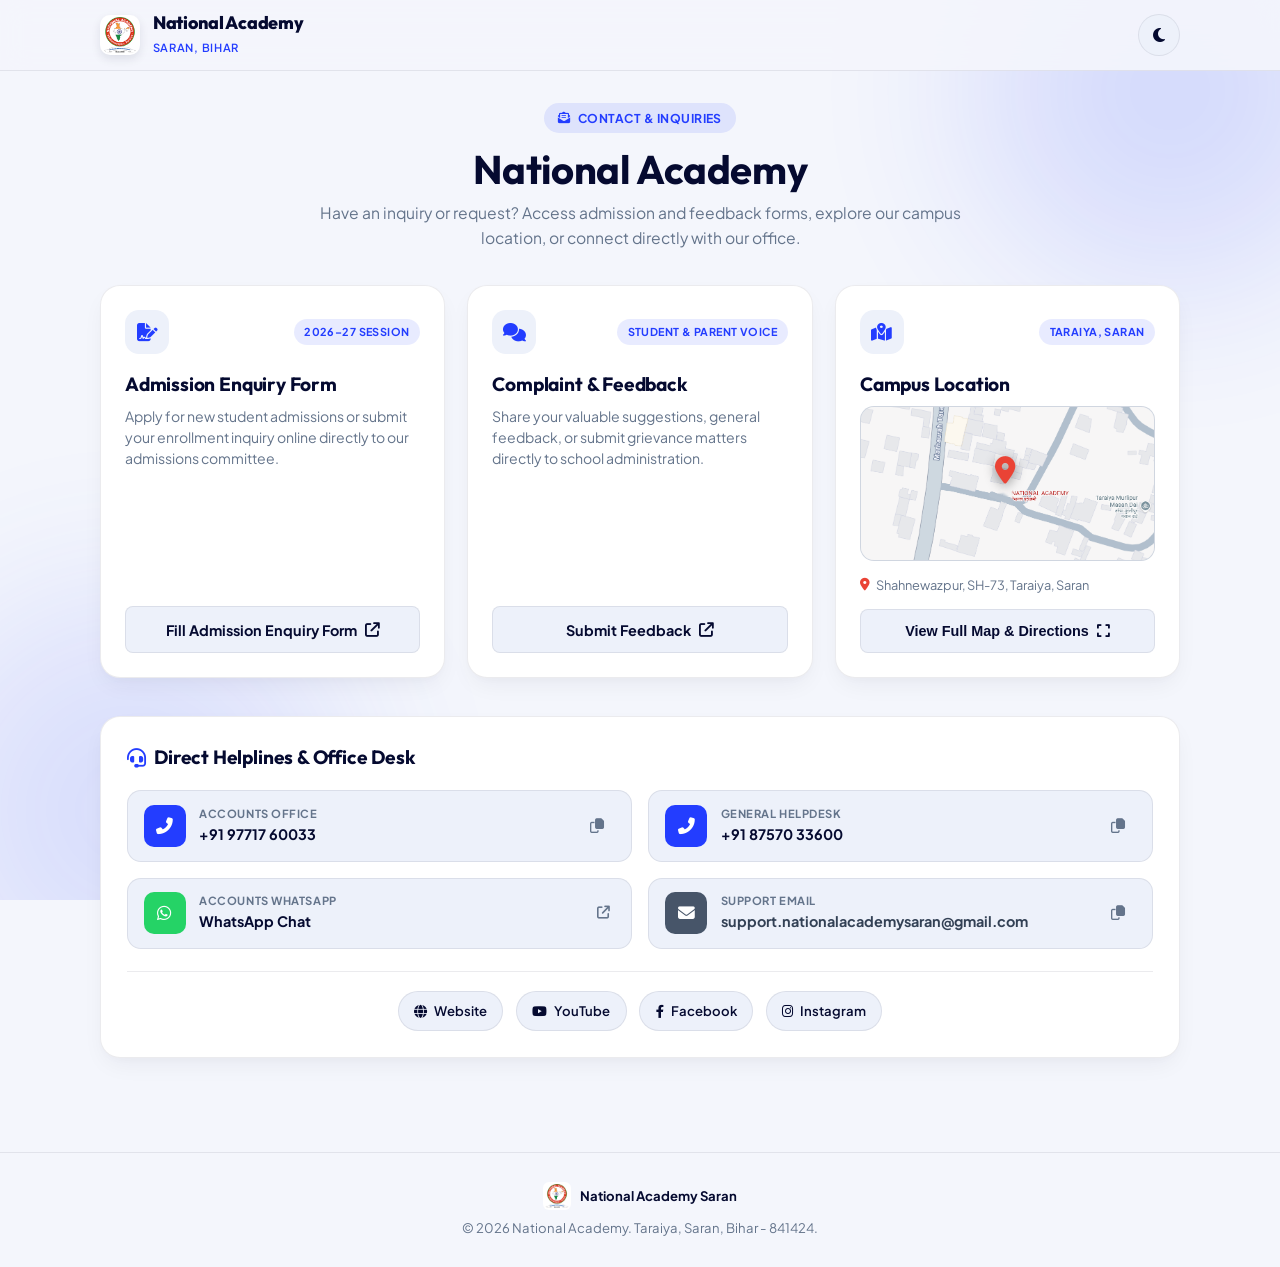
==== commit 97f25b3e: "Remove static pin from map preview, align animated pin, and update road address to Marhaurah Taraiya" ====
--- a/index.html
+++ b/index.html
@@ -142,7 +142,7 @@
                     </div>
                 </div>
 
-                <div class="mini-address-text" title="Shahnewazpur, State Highway 73, Madsaura Road, Taraiya">
+                <div class="mini-address-text" title="Shahnewazpur, State Highway 73, Marhaurah Taraiya Road, Taraiya">
                     <i class="fas fa-location-dot" style="color: #ea4335; margin-right: 6px; flex-shrink: 0;"></i>
                     <span>Shahnewazpur, SH-73, Taraiya, Saran</span>
                 </div>
@@ -282,8 +282,7 @@
                     <i class="fas fa-location-dot"></i>
                     <div class="address-box-text">
                         <h4>Shahnewazpur, Taraiya, Saran, Bihar - 841424</h4>
-                        <p id="fullAddressStr">State Highway 73, Madsaura Road, Taraiya, Saran, Bihar - 841424 (Near
-                            Punjab National Bank)</p>
+                        <p id="fullAddressStr">State Highway 73, Marhaurah Taraiya Road, Taraiya, Saran, Bihar - 841424</p>
                     </div>
                 </div>
 
--- a/css/style.css
+++ b/css/style.css
@@ -402,20 +402,20 @@
 
 .map-pin-indicator {
     position: absolute;
-    top: 50%;
-    left: 50%;
-    transform: translate(-50%, -50%);
+    top: 54%;
+    left: 49%;
+    transform: translate(-50%, -100%);
     color: #ea4335;
-    font-size: 1.6rem;
-    filter: drop-shadow(0 3px 6px rgba(0, 0, 0, 0.35));
+    font-size: 1.7rem;
+    filter: drop-shadow(0 3px 6px rgba(0, 0, 0, 0.4));
     pointer-events: none;
     z-index: 2;
     animation: pinBounce 2s ease-in-out infinite alternate;
 }
 
 @keyframes pinBounce {
-    0% { transform: translate(-50%, -50%) translateY(0); }
-    100% { transform: translate(-50%, -50%) translateY(-6px); }
+    0% { transform: translate(-50%, -100%) translateY(0); }
+    100% { transform: translate(-50%, -100%) translateY(-8px); }
 }
 
 .map-expand-overlay {
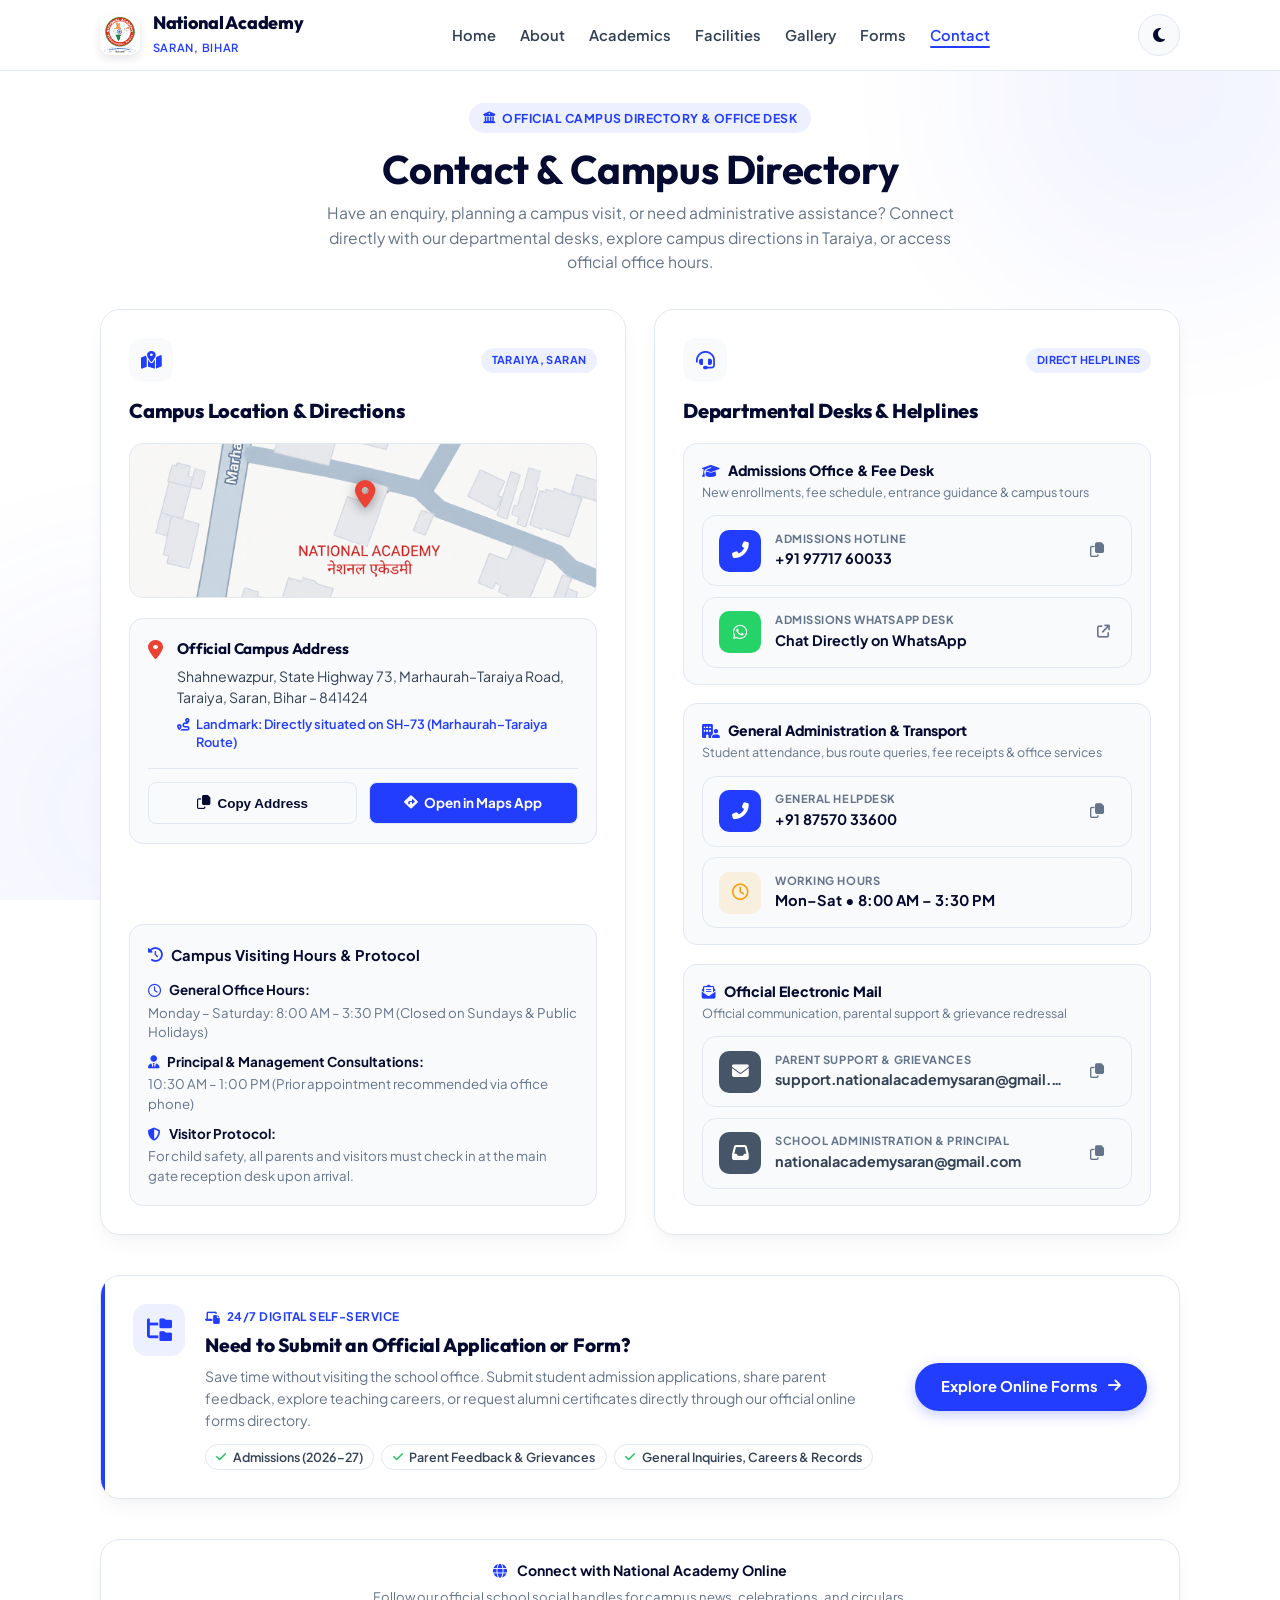
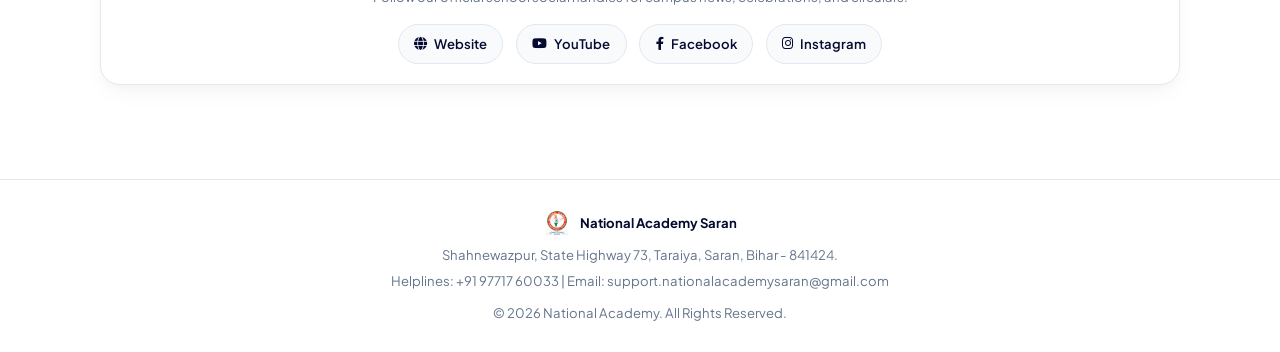
==== commit 8c23115c: "Structure root as Contact Directory, add institutional Homepage in /home, and update site navigation" ====
--- a/index.html
+++ b/index.html
@@ -4,20 +4,19 @@
 <head>
     <meta charset="UTF-8">
     <meta name="viewport" content="width=device-width, initial-scale=1.0, viewport-fit=cover">
-    <title>Contact Us - National Academy Saran</title>
+    <title>Official Contact & Campus Directory | National Academy Saran</title>
     <meta name="description"
-        content="Contact National Academy, Taraiya, Saran, Bihar. Submit online admission forms, feedback & grievance forms, campus location map, and direct helplines.">
+        content="Official Contact & Campus Directory for National Academy, Taraiya, Saran, Bihar. Campus location, visiting hours, departmental helplines, and online forms access.">
 
     <!-- Mobile Web App & Theme Color -->
-    <meta name="theme-color" content="#050a30" media="(prefers-color-scheme: dark)">
-    <meta name="theme-color" content="#f4f6fc" media="(prefers-color-scheme: light)">
+    <meta name="theme-color" content="#ffffff">
     <meta name="apple-mobile-web-app-capable" content="yes">
     <meta name="apple-mobile-web-app-status-bar-style" content="default">
 
     <!-- Open Graph Tags -->
-    <meta property="og:title" content="Contact Us - National Academy Saran">
+    <meta property="og:title" content="Official Contact & Campus Directory | National Academy Saran">
     <meta property="og:description"
-        content="Reach out to National Academy Saran. Admissions, feedback form, campus directions, and helplines.">
+        content="Reach out to National Academy, Taraiya, Saran. Official campus directions, departmental desks, office hours, and online forms.">
     <meta property="og:image" content="assets/school-logo.png">
 
     <!-- Favicon -->
@@ -44,10 +43,10 @@
         <div class="glow-orb glow-2"></div>
     </div>
 
-    <!-- Top Minimal Navigation -->
+    <!-- Top Navigation Header -->
     <header class="site-header">
         <div class="header-inner">
-            <a href="#" class="brand-link" id="brandLink">
+            <a href="index.html" class="brand-link" id="brandLink" title="National Academy Saran">
                 <img src="assets/school-logo.png" alt="National Academy Logo" class="brand-logo" loading="eager">
                 <div class="brand-text">
                     <h1>National Academy</h1>
@@ -55,11 +54,27 @@
                 </div>
             </a>
 
-            <div>
-                <button type="button" id="themeToggleBtn" class="theme-toggle-btn" title="Toggle Theme"
+            <!-- Desktop Nav Menu -->
+            <ul class="nav-menu" id="navMenu">
+                <li><a href="home/index.html#hero" class="nav-link">Home</a></li>
+                <li><a href="home/index.html#about" class="nav-link">About</a></li>
+                <li><a href="home/index.html#academics" class="nav-link">Academics</a></li>
+                <li><a href="home/index.html#facilities" class="nav-link">Facilities</a></li>
+                <li><a href="home/index.html#gallery" class="nav-link">Gallery</a></li>
+                <li><a href="form/index.html" class="nav-link">Forms</a></li>
+                <li><a href="index.html" class="nav-link active">Contact</a></li>
+            </ul>
+
+            <div class="header-actions">
+                <button type="button" id="themeToggleBtn" class="theme-toggle-btn" title="Toggle Dark/Light Theme"
                     aria-label="Toggle Dark and Light Theme">
                     <i class="fas fa-moon" id="themeIcon"></i>
                 </button>
+
+                <button type="button" id="mobileMenuBtn" class="mobile-toggle-btn" title="Open Navigation Menu"
+                    aria-label="Open Navigation Menu">
+                    <i class="fas fa-bars" id="menuIcon"></i>
+                </button>
             </div>
         </div>
     </header>
@@ -67,167 +82,248 @@
     <!-- Main Content Container -->
     <main class="main-container">
 
-        <!-- Minimal Header Section -->
+        <!-- Page Header Section -->
         <section class="page-intro">
             <div class="page-badge">
-                <i class="fas fa-envelope-open-text"></i> Contact & Inquiries
-            </div>
-            <h2 class="page-title">National Academy</h2>
+                <i class="fas fa-building-columns"></i> Official Campus Directory &amp; Office Desk
+            </div>
+            <h2 class="page-title">Contact &amp; Campus Directory</h2>
             <p class="page-desc">
-                Have an inquiry or request? Access admission and feedback forms, explore our campus location, or connect
-                directly with our office.
+                Have an enquiry, planning a campus visit, or need administrative assistance? Connect directly with our departmental desks, explore campus directions in Taraiya, or access official office hours.
             </p>
         </section>
 
-        <!-- The 3 Core Boxes Grid -->
-        <section class="cards-grid" aria-label="Services & Campus Location">
-
-            <!-- Box 1: Admission Enquiry Form -->
-            <article class="feature-card" id="admissionCard">
-                <div class="card-header">
-                    <div class="card-icon-wrap">
-                        <i class="fas fa-file-signature"></i>
-                    </div>
-                    <span class="card-badge">2026–27 Session</span>
+        <!-- Main 2-Column Campus Directory & Communication Hub -->
+        <div class="contact-hub-grid">
+
+            <!-- Column 1: Campus Location & Visiting Desk -->
+            <div class="contact-hub-col">
+                <article class="contact-hub-card" id="campusLocationCard">
+                    <div class="card-header">
+                        <div class="card-icon-wrap">
+                            <i class="fas fa-map-location-dot"></i>
+                        </div>
+                        <span class="card-badge">Taraiya, Saran</span>
+                    </div>
+                    <h3>Campus Location &amp; Directions</h3>
+
+                    <!-- Interactive Mini Map Preview (Expands to Modal on click) -->
+                    <div class="mini-map-viewport" onclick="openLocationModal()" title="Click to view interactive campus map" style="cursor: pointer; margin-bottom: 1.25rem;">
+                        <img src="assets/campus-map-preview.png" alt="National Academy Taraiya Campus Map Preview" class="mini-map-img" loading="lazy">
+                        <div class="map-pin-indicator" title="National Academy Campus Location">
+                            <i class="fas fa-location-dot"></i>
+                        </div>
+                        <div class="map-expand-overlay">
+                            <div class="map-expand-pill">
+                                <i class="fas fa-expand-alt"></i> Click to Expand Map
+                            </div>
+                        </div>
+                    </div>
+
+                    <!-- Postal Address & Landmarks -->
+                    <div class="campus-address-card">
+                        <div class="campus-address-row">
+                            <i class="fas fa-location-dot address-pin-icon"></i>
+                            <div>
+                                <h4>Official Campus Address</h4>
+                                <p id="fullAddressStr">Shahnewazpur, State Highway 73, Marhaurah–Taraiya Road, Taraiya, Saran, Bihar – 841424</p>
+                                <span class="landmark-text">
+                                    <i class="fas fa-route"></i> Landmark: Directly situated on SH-73 (Marhaurah–Taraiya Route)
+                                </span>
+                            </div>
+                        </div>
+                        <div class="campus-address-actions">
+                            <button type="button" class="btn-sm-action btn-brand-outline" onclick="copyAddressText()" id="copyAddressBtn">
+                                <i class="far fa-copy"></i> Copy Address
+                            </button>
+                            <a href="https://www.google.com/maps/search/?api=1&query=National+Academy,+Taraiya,+Saran,+Bihar+841424"
+                                target="_blank" rel="noopener noreferrer" class="btn-sm-action btn-brand-solid" id="openExternalMapsBtn">
+                                <i class="fas fa-diamond-turn-right"></i> Open in Maps App
+                            </a>
+                        </div>
+                    </div>
+
+                    <!-- Campus Visiting Protocol & Hours -->
+                    <div class="campus-visiting-card">
+                        <div class="visiting-card-title">
+                            <i class="fas fa-clock-rotate-left"></i>
+                            <span>Campus Visiting Hours &amp; Protocol</span>
+                        </div>
+                        <ul class="visiting-hours-list">
+                            <li>
+                                <strong><i class="far fa-clock"></i> General Office Hours:</strong>
+                                <span>Monday – Saturday: 8:00 AM – 3:30 PM (Closed on Sundays &amp; Public Holidays)</span>
+                            </li>
+                            <li>
+                                <strong><i class="fas fa-user-tie"></i> Principal &amp; Management Consultations:</strong>
+                                <span>10:30 AM – 1:00 PM (Prior appointment recommended via office phone)</span>
+                            </li>
+                            <li>
+                                <strong><i class="fas fa-shield-halved"></i> Visitor Protocol:</strong>
+                                <span>For child safety, all parents and visitors must check in at the main gate reception desk upon arrival.</span>
+                            </li>
+                        </ul>
+                    </div>
+                </article>
+            </div>
+
+            <!-- Column 2: Departmental Communication Desks -->
+            <div class="contact-hub-col">
+                <article class="contact-hub-card" id="departmentHelplinesCard">
+                    <div class="card-header">
+                        <div class="card-icon-wrap">
+                            <i class="fas fa-headset"></i>
+                        </div>
+                        <span class="card-badge">Direct Helplines</span>
+                    </div>
+                    <h3>Departmental Desks &amp; Helplines</h3>
+
+                    <!-- Desk 1: Admissions & Counseling -->
+                    <div class="dept-desk-group">
+                        <div class="dept-desk-header">
+                            <div class="dept-badge"><i class="fas fa-graduation-cap"></i> Admissions Office &amp; Fee Desk</div>
+                            <span class="dept-sub">New enrollments, fee schedule, entrance guidance &amp; campus tours</span>
+                        </div>
+                        <div class="dept-tiles-row">
+                            <div class="contact-tile">
+                                <div class="tile-icon icon-phone">
+                                    <i class="fas fa-phone-alt"></i>
+                                </div>
+                                <div class="tile-details">
+                                    <div class="tile-label">Admissions Hotline</div>
+                                    <a href="tel:+919771760033" class="tile-value" style="text-decoration: none;">+91 97717 60033</a>
+                                </div>
+                                <button type="button" class="copy-btn" onclick="copyText('+919771760033', 'Admissions Hotline')"
+                                    title="Copy Phone Number" aria-label="Copy Admissions Phone Number">
+                                    <i class="far fa-copy"></i>
+                                </button>
+                            </div>
+                            <a href="https://wa.me/919771760033" target="_blank" rel="noopener noreferrer" class="contact-tile" id="whatsappTile">
+                                <div class="tile-icon icon-whatsapp">
+                                    <i class="fab fa-whatsapp"></i>
+                                </div>
+                                <div class="tile-details">
+                                    <div class="tile-label">Admissions WhatsApp Desk</div>
+                                    <div class="tile-value">Chat Directly on WhatsApp</div>
+                                </div>
+                                <i class="fas fa-arrow-up-right-from-square" style="color: var(--text-muted); font-size: 0.8rem; margin-right: 0.3rem;"></i>
+                            </a>
+                        </div>
+                    </div>
+
+                    <!-- Desk 2: General Administration & Transport -->
+                    <div class="dept-desk-group">
+                        <div class="dept-desk-header">
+                            <div class="dept-badge"><i class="fas fa-building-user"></i> General Administration &amp; Transport</div>
+                            <span class="dept-sub">Student attendance, bus route queries, fee receipts &amp; office services</span>
+                        </div>
+                        <div class="dept-tiles-row">
+                            <div class="contact-tile">
+                                <div class="tile-icon icon-phone">
+                                    <i class="fas fa-phone-alt"></i>
+                                </div>
+                                <div class="tile-details">
+                                    <div class="tile-label">General Helpdesk</div>
+                                    <a href="tel:+918757033600" class="tile-value" style="text-decoration: none;">+91 87570 33600</a>
+                                </div>
+                                <button type="button" class="copy-btn" onclick="copyText('+918757033600', 'General Helpdesk')"
+                                    title="Copy Phone Number" aria-label="Copy General Helpdesk Number">
+                                    <i class="far fa-copy"></i>
+                                </button>
+                            </div>
+                            <div class="contact-tile">
+                                <div class="tile-icon icon-phone" style="color: #f59e0b; background: rgba(245, 158, 11, 0.12);">
+                                    <i class="far fa-clock"></i>
+                                </div>
+                                <div class="tile-details">
+                                    <div class="tile-label">Working Hours</div>
+                                    <div class="tile-value" style="font-size: 0.92rem;">Mon–Sat • 8:00 AM – 3:30 PM</div>
+                                </div>
+                            </div>
+                        </div>
+                    </div>
+
+                    <!-- Desk 3: Official Electronic Mail -->
+                    <div class="dept-desk-group">
+                        <div class="dept-desk-header">
+                            <div class="dept-badge"><i class="fas fa-envelope-open-text"></i> Official Electronic Mail</div>
+                            <span class="dept-sub">Official communication, parental support &amp; grievance redressal</span>
+                        </div>
+                        <div class="dept-tiles-row">
+                            <div class="contact-tile">
+                                <div class="tile-icon icon-email">
+                                    <i class="fas fa-envelope"></i>
+                                </div>
+                                <div class="tile-details">
+                                    <div class="tile-label">Parent Support &amp; Grievances</div>
+                                    <a href="mailto:support.nationalacademysaran@gmail.com" class="tile-email-text"
+                                        title="support.nationalacademysaran@gmail.com"
+                                        style="text-decoration: none; color: inherit;">support.nationalacademysaran@gmail.com</a>
+                                </div>
+                                <button type="button" class="copy-btn" onclick="copyText('support.nationalacademysaran@gmail.com', 'Support Email')"
+                                    title="Copy Email" aria-label="Copy Support Email">
+                                    <i class="far fa-copy"></i>
+                                </button>
+                            </div>
+                            <div class="contact-tile">
+                                <div class="tile-icon icon-email">
+                                    <i class="fas fa-inbox"></i>
+                                </div>
+                                <div class="tile-details">
+                                    <div class="tile-label">School Administration &amp; Principal</div>
+                                    <a href="mailto:nationalacademysaran@gmail.com" class="tile-email-text"
+                                        title="nationalacademysaran@gmail.com"
+                                        style="text-decoration: none; color: inherit;">nationalacademysaran@gmail.com</a>
+                                </div>
+                                <button type="button" class="copy-btn" onclick="copyText('nationalacademysaran@gmail.com', 'School Email')"
+                                    title="Copy Email" aria-label="Copy School Email">
+                                    <i class="far fa-copy"></i>
+                                </button>
+                            </div>
+                        </div>
+                    </div>
+
+                </article>
+            </div>
+
+        </div>
+
+        <!-- Central Online Forms Portal Gateway Banner -->
+        <section class="forms-gateway-banner" aria-label="Central Online Forms Directory">
+            <div class="forms-gateway-content">
+                <div class="forms-gateway-icon-wrap">
+                    <i class="fas fa-folder-tree"></i>
                 </div>
-                <h3>Admission Enquiry Form</h3>
-                <p>Apply for new student admissions or submit your enrollment inquiry online directly to our admissions
-                    committee.</p>
-                <a href="https://forms.gle/efnVTqDJbvzvwEXW7" target="_blank" rel="noopener noreferrer"
-                    class="card-btn btn-brand-outline" id="admissionBtn">
-                    <span>Fill Admission Enquiry Form</span>
-                    <i class="fas fa-arrow-up-right-from-square"></i>
+                <div class="forms-gateway-text">
+                    <div class="forms-gateway-badge">
+                        <i class="fas fa-laptop-file"></i> 24/7 Digital Self-Service
+                    </div>
+                    <h3>Need to Submit an Official Application or Form?</h3>
+                    <p>
+                        Save time without visiting the school office. Submit student admission applications, share parent feedback, explore teaching careers, or request alumni certificates directly through our official online forms directory.
+                    </p>
+                    <div class="forms-gateway-chips">
+                        <span class="gateway-chip"><i class="fas fa-check"></i> Admissions (2026–27)</span>
+                        <span class="gateway-chip"><i class="fas fa-check"></i> Parent Feedback &amp; Grievances</span>
+                        <span class="gateway-chip"><i class="fas fa-check"></i> General Inquiries, Careers &amp; Records</span>
+                    </div>
+                </div>
+            </div>
+            <div class="forms-gateway-action">
+                <a href="form/index.html" class="btn-gateway-portal" id="exploreFormsPortalBtn" title="Go to Official Forms Directory">
+                    <span>Explore Online Forms</span>
+                    <i class="fas fa-arrow-right"></i>
                 </a>
-            </article>
-
-            <!-- Box 2: Complaint & Feedback Form -->
-            <article class="feature-card" id="feedbackCard">
-                <div class="card-header">
-                    <div class="card-icon-wrap">
-                        <i class="fas fa-comments"></i>
-                    </div>
-                    <span class="card-badge">Student & Parent Voice</span>
-                </div>
-                <h3>Complaint & Feedback</h3>
-                <p>Share your valuable suggestions, general feedback, or submit grievance matters directly to school
-                    administration.</p>
-                <a href="https://forms.gle/EGjkVovPbxakk7jCA" target="_blank" rel="noopener noreferrer"
-                    class="card-btn btn-brand-outline" id="feedbackBtn">
-                    <span>Submit Feedback</span>
-                    <i class="fas fa-arrow-up-right-from-square"></i>
-                </a>
-            </article>
-
-            <!-- Box 3: Campus Location with Interactive Mini Map -->
-            <article class="feature-card map-card" id="locationCard" onclick="openLocationModal()"
-                title="Click to expand campus map">
-                <div class="card-header">
-                    <div class="card-icon-wrap">
-                        <i class="fas fa-map-location-dot"></i>
-                    </div>
-                    <span class="card-badge">Taraiya, Saran</span>
-                </div>
-                <h3>Campus Location</h3>
-
-                <!-- Live Mini Map Preview (Local Snapshot with Expand Action) -->
-                <div class="mini-map-viewport">
-                    <img src="assets/campus-map-preview.png" alt="National Academy Taraiya Campus Map Preview" class="mini-map-img" loading="lazy">
-                    <div class="map-pin-indicator" title="National Academy Campus Location">
-                        <i class="fas fa-location-dot"></i>
-                    </div>
-                    <div class="map-expand-overlay">
-                        <div class="map-expand-pill">
-                            <i class="fas fa-expand-alt"></i> Click to Expand Map
-                        </div>
-                    </div>
-                </div>
-
-                <div class="mini-address-text" title="Shahnewazpur, State Highway 73, Marhaurah Taraiya Road, Taraiya">
-                    <i class="fas fa-location-dot" style="color: #ea4335; margin-right: 6px; flex-shrink: 0;"></i>
-                    <span>Shahnewazpur, SH-73, Taraiya, Saran</span>
-                </div>
-
-                <button type="button" class="card-btn btn-brand-outline" id="expandMapBtn">
-                    <span>View Full Map & Directions</span>
-                    <i class="fas fa-expand"></i>
-                </button>
-            </article>
-
+            </div>
         </section>
 
-        <!-- Direct Contact & Helpline Section -->
-        <section class="contact-section" aria-labelledby="helpline-title">
-            <h3 id="helpline-title" class="contact-section-title">
-                <i class="fas fa-headset"></i> Direct Helplines & Office Desk
-            </h3>
-
-            <div class="contact-grid">
-                <!-- Accounts Office (Primary Helpline ending with 60033) -->
-                <div class="contact-tile">
-                    <div class="tile-icon icon-phone">
-                        <i class="fas fa-phone-alt"></i>
-                    </div>
-                    <div class="tile-details">
-                        <div class="tile-label">Accounts Office</div>
-                        <a href="tel:+919771760033" class="tile-value" style="text-decoration: none;">+91 97717
-                            60033</a>
-                    </div>
-                    <button type="button" class="copy-btn" onclick="copyText('+919771760033', 'Accounts Office')"
-                        title="Copy Phone Number" aria-label="Copy Accounts Office Number">
-                        <i class="far fa-copy"></i>
-                    </button>
-                </div>
-
-                <!-- General Helpdesk (ending with 33600) -->
-                <div class="contact-tile">
-                    <div class="tile-icon icon-phone">
-                        <i class="fas fa-phone-alt"></i>
-                    </div>
-                    <div class="tile-details">
-                        <div class="tile-label">General Helpdesk</div>
-                        <a href="tel:+918757033600" class="tile-value" style="text-decoration: none;">+91 87570
-                            33600</a>
-                    </div>
-                    <button type="button" class="copy-btn" onclick="copyText('+918757033600', 'General Helpdesk')"
-                        title="Copy Phone Number" aria-label="Copy General Helpdesk Number">
-                        <i class="far fa-copy"></i>
-                    </button>
-                </div>
-
-                <!-- Accounts WhatsApp (Linked to Accounts Office 60033) -->
-                <a href="https://wa.me/919771760033" target="_blank" rel="noopener noreferrer" class="contact-tile"
-                    id="whatsappTile">
-                    <div class="tile-icon icon-whatsapp">
-                        <i class="fab fa-whatsapp"></i>
-                    </div>
-                    <div class="tile-details">
-                        <div class="tile-label">Accounts WhatsApp</div>
-                        <div class="tile-value">WhatsApp Chat</div>
-                    </div>
-                    <i class="fas fa-arrow-up-right-from-square"
-                        style="color: var(--text-muted); font-size: 0.8rem; margin-right: 0.3rem;"></i>
-                </a>
-
-                <!-- Support Email -->
-                <div class="contact-tile">
-                    <div class="tile-icon icon-email">
-                        <i class="fas fa-envelope"></i>
-                    </div>
-                    <div class="tile-details">
-                        <div class="tile-label">Support Email</div>
-                        <a href="mailto:support.nationalacademysaran@gmail.com" class="tile-email-text"
-                            title="support.nationalacademysaran@gmail.com"
-                            style="text-decoration: none; color: inherit;">support.nationalacademysaran@gmail.com</a>
-                    </div>
-                    <button type="button" class="copy-btn" onclick="copyText('support.nationalacademysaran@gmail.com', 'Support Email')"
-                        title="Copy Email" aria-label="Copy Support Email">
-                        <i class="far fa-copy"></i>
-                    </button>
-                </div>
-            </div>
-
-            <!-- Social Links Strip -->
-            <div class="social-strip">
+        <!-- Social Media & Digital Channels Strip -->
+        <section class="contact-section" style="padding: 1.25rem 1rem; text-align: center; overflow: hidden;" aria-label="Official Social Channels">
+            <div style="font-size: 0.88rem; font-weight: 700; color: var(--text-title); margin-bottom: 0.35rem;">
+                <i class="fas fa-globe" style="color: var(--brand-blue); margin-right: 0.4rem;"></i> Connect with National Academy Online
+            </div>
+            <p style="font-size: 0.82rem; color: var(--text-muted); margin: 0 0 1rem 0;">Follow our official school social handles for campus news, celebrations, and circulars.</p>
+            <div class="social-strip" style="margin-top: 0; padding-top: 0; border-top: none;">
                 <a href="https://www.nationalacademysaran.com" target="_blank" rel="noopener noreferrer"
                     class="social-chip chip-web">
                     <i class="fas fa-globe"></i> Website
@@ -307,44 +403,86 @@
         </div>
     </div>
 
-    <!-- Minimal Footer -->
+    <!-- ==========================================================================
+         FOOTER
+         ========================================================================== -->
     <footer class="site-footer">
         <div class="footer-logo-row">
             <img src="assets/school-logo.png" alt="National Academy Emblem">
             <span>National Academy Saran</span>
         </div>
-        <p>&copy; 2026 National Academy. Taraiya, Saran, Bihar - 841424.</p>
+        <p>Shahnewazpur, State Highway 73, Taraiya, Saran, Bihar - 841424.</p>
+        <p style="margin-top: 0.35rem; color: var(--text-muted); font-size: 0.82rem;">
+            Helplines: <a href="tel:+919771760033" style="color: inherit; text-decoration: none;">+91 97717 60033</a> | 
+            Email: <a href="mailto:support.nationalacademysaran@gmail.com" style="color: inherit; text-decoration: none;">support.nationalacademysaran@gmail.com</a>
+        </p>
+        <p style="margin-top: 0.75rem;">
+            &copy; 2026 National Academy. All Rights Reserved.
+        </p>
     </footer>
 
     <!-- Interactive Script -->
     <script>
-        // Theme Management (Light #f4f6fc & Dark #050a30)
+        // Theme Management (Default: Bright Light governed by style.css :root)
         const themeToggleBtn = document.getElementById('themeToggleBtn');
         const themeIcon = document.getElementById('themeIcon');
 
-        function setTheme(theme) {
+        function applyTheme(theme) {
             if (theme === 'dark') {
                 document.documentElement.setAttribute('data-theme', 'dark');
-                themeIcon.className = 'fas fa-sun';
-                localStorage.setItem('na_theme', 'dark');
+                if (themeIcon) themeIcon.className = 'fas fa-sun';
+            } else if (theme === 'light') {
+                document.documentElement.setAttribute('data-theme', 'light');
+                if (themeIcon) themeIcon.className = 'fas fa-moon';
             } else {
                 document.documentElement.removeAttribute('data-theme');
-                themeIcon.className = 'fas fa-moon';
-                localStorage.setItem('na_theme', 'light');
+                if (themeIcon) themeIcon.className = 'fas fa-moon';
             }
         }
 
-        const savedTheme = localStorage.getItem('na_theme');
-        if (savedTheme === 'dark' || (!savedTheme && window.matchMedia('(prefers-color-scheme: dark)').matches)) {
-            setTheme('dark');
+        // Clear legacy automatic dark storage so all pages default to bright light
+        if (localStorage.getItem('na_theme') === 'dark' && !localStorage.getItem('na_user_theme')) {
+            localStorage.removeItem('na_theme');
+        }
+
+        // Apply explicit user preference if manually chosen, otherwise default to CSS :root (Bright Light)
+        const userTheme = localStorage.getItem('na_user_theme');
+        if (userTheme === 'dark') {
+            applyTheme('dark');
+        } else if (userTheme === 'light') {
+            applyTheme('light');
         } else {
-            setTheme('light');
-        }
-
-        themeToggleBtn.addEventListener('click', () => {
-            const isDark = document.documentElement.getAttribute('data-theme') === 'dark';
-            setTheme(isDark ? 'light' : 'dark');
-        });
+            applyTheme('default');
+        }
+
+        if (themeToggleBtn) {
+            themeToggleBtn.addEventListener('click', () => {
+                const isCurrentlyDark = document.documentElement.getAttribute('data-theme') === 'dark';
+                const nextTheme = isCurrentlyDark ? 'light' : 'dark';
+                applyTheme(nextTheme);
+                localStorage.setItem('na_user_theme', nextTheme);
+            });
+        }
+
+        // Mobile Menu Toggle
+        const mobileMenuBtn = document.getElementById('mobileMenuBtn');
+        const navMenu = document.getElementById('navMenu');
+        const menuIcon = document.getElementById('menuIcon');
+
+        if (mobileMenuBtn && navMenu) {
+            mobileMenuBtn.addEventListener('click', () => {
+                const isOpen = navMenu.classList.toggle('active');
+                menuIcon.className = isOpen ? 'fas fa-times' : 'fas fa-bars';
+            });
+
+            // Close mobile menu on link click
+            document.querySelectorAll('.nav-link').forEach(link => {
+                link.addEventListener('click', () => {
+                    navMenu.classList.remove('active');
+                    menuIcon.className = 'fas fa-bars';
+                });
+            });
+        }
 
         // Location Modal Open / Close
         const locationModal = document.getElementById('locationModal');
--- a/css/style.css
+++ b/css/style.css
@@ -1,32 +1,38 @@
 /* ==========================================================================
-   BRAND DESIGN SYSTEM - NATIONAL ACADEMY SARAN
-   Core Colors: #050a30 (Midnight Navy), #f4f6fc (Ice Slate), #233dff (Electric Blue)
-   Optimized for Mobile-First (iOS & Android) & Desktop
+   CENTRAL THEME CONTROLLER - NATIONAL ACADEMY SARAN
+   Control the site-wide default theme in ONE single place.
+   
+   TO SWITCH DEFAULT THEME:
+   - BRIGHT LIGHT (Default): Variables defined under :root below.
+   - TO MAKE DARK DEFAULT IN FUTURE: Simply swap the variables in :root
+     with those under [data-theme="dark"].
    ========================================================================== */
 
 :root {
     --brand-navy: #050a30;
-    --brand-ice: #f4f6fc;
+    --brand-ice: #ffffff;
     --brand-blue: #233dff;
     --brand-blue-hover: #162ad1;
     --brand-blue-light: #5267ff;
-    --brand-blue-soft: rgba(35, 61, 255, 0.12);
-    --brand-blue-glow: rgba(35, 61, 255, 0.25);
-
-    /* Default Light Ice Theme */
-    --bg-body: #f4f6fc;
+    --brand-blue-soft: rgba(35, 61, 255, 0.08);
+    --brand-blue-glow: rgba(35, 61, 255, 0.2);
+
+    /* ----------------------------------------------------------------------
+       DEFAULT SITE THEME: BRIGHT LIGHT (Active by default across all pages)
+       ---------------------------------------------------------------------- */
+    --bg-body: #ffffff;
     --bg-card: #ffffff;
     --bg-card-hover: #ffffff;
-    --bg-subtle: #edf1fa;
+    --bg-subtle: #f8fafc;
     --text-title: #050a30;
     --text-body: #334155;
     --text-muted: #64748b;
-    --border-color: rgba(5, 10, 48, 0.08);
+    --border-color: #e2e8f0;
     --border-hover: rgba(35, 61, 255, 0.35);
-    --card-shadow: 0 10px 25px -5px rgba(5, 10, 48, 0.06), 0 4px 10px rgba(5, 10, 48, 0.02);
-    --header-bg: rgba(244, 246, 252, 0.9);
-
-    --badge-bg: rgba(35, 61, 255, 0.1);
+    --card-shadow: 0 10px 25px -5px rgba(5, 10, 48, 0.05), 0 4px 10px rgba(5, 10, 48, 0.02);
+    --header-bg: rgba(255, 255, 255, 0.94);
+
+    --badge-bg: rgba(35, 61, 255, 0.08);
     --badge-text: #233dff;
 
     --whatsapp-green: #25d366;
@@ -37,7 +43,9 @@
     --transition: all 0.25s cubic-bezier(0.16, 1, 0.3, 1);
 }
 
-/* Modern Dark Theme (#050a30 Foundation) */
+/* --------------------------------------------------------------------------
+   DARK THEME (Activated via header toggle, or swap into :root for dark default)
+   -------------------------------------------------------------------------- */
 [data-theme="dark"] {
     --bg-body: #050a30;
     --bg-card: #0a1348;
@@ -55,6 +63,23 @@
     --badge-text: #9ab0ff;
 }
 
+[data-theme="light"] {
+    --bg-body: #ffffff;
+    --bg-card: #ffffff;
+    --bg-card-hover: #ffffff;
+    --bg-subtle: #f8fafc;
+    --text-title: #050a30;
+    --text-body: #334155;
+    --text-muted: #64748b;
+    --border-color: #e2e8f0;
+    --border-hover: rgba(35, 61, 255, 0.35);
+    --card-shadow: 0 10px 25px -5px rgba(5, 10, 48, 0.05), 0 4px 10px rgba(5, 10, 48, 0.02);
+    --header-bg: rgba(255, 255, 255, 0.94);
+
+    --badge-bg: rgba(35, 61, 255, 0.08);
+    --badge-text: #233dff;
+}
+
 /* Base & Global Reset */
 *, *::before, *::after {
     box-sizing: border-box;
@@ -66,6 +91,9 @@
 html {
     scroll-behavior: smooth;
     -webkit-text-size-adjust: 100%;
+    overflow-x: hidden;
+    width: 100%;
+    max-width: 100vw;
 }
 
 body {
@@ -80,6 +108,8 @@
     transition: background-color 0.3s ease, color 0.3s ease;
     position: relative;
     overflow-x: hidden;
+    width: 100%;
+    max-width: 100vw;
 }
 
 /* Subtle Ambient Glow Background */
@@ -98,8 +128,12 @@
     position: absolute;
     border-radius: 50%;
     filter: blur(90px);
-    opacity: 0.15;
+    opacity: 0.06;
     will-change: transform;
+}
+
+[data-theme="dark"] .glow-orb {
+    opacity: 0.16;
 }
 
 .glow-1 {
@@ -212,6 +246,125 @@
     transform: scale(0.92);
 }
 
+/* ==========================================================================
+   NAVIGATION BAR & HEADER MENUS (Universal Across All Pages)
+   ========================================================================== */
+.nav-menu {
+    display: flex;
+    align-items: center;
+    gap: 1.5rem;
+    list-style: none;
+}
+
+.nav-link {
+    text-decoration: none;
+    color: var(--text-body);
+    font-size: 0.92rem;
+    font-weight: 600;
+    transition: var(--transition);
+    position: relative;
+    padding: 0.25rem 0;
+}
+
+.nav-link:hover,
+.nav-link.active {
+    color: var(--brand-blue);
+}
+
+.nav-link::after {
+    content: '';
+    position: absolute;
+    bottom: 0;
+    left: 0;
+    width: 0%;
+    height: 2px;
+    background: var(--brand-blue);
+    transition: width 0.25s ease;
+    border-radius: var(--radius-full);
+}
+
+.nav-link:hover::after,
+.nav-link.active::after {
+    width: 100%;
+}
+
+.header-actions {
+    display: flex;
+    align-items: center;
+    gap: 0.75rem;
+}
+
+.btn-header-cta {
+    display: inline-flex;
+    align-items: center;
+    gap: 0.5rem;
+    padding: 0.55rem 1.15rem;
+    background: var(--brand-blue);
+    color: #ffffff;
+    font-size: 0.85rem;
+    font-weight: 700;
+    border-radius: var(--radius-full);
+    text-decoration: none;
+    transition: var(--transition);
+    box-shadow: 0 4px 14px var(--brand-blue-glow);
+}
+
+.btn-header-cta:hover {
+    background: var(--brand-blue-hover);
+    transform: translateY(-2px);
+    box-shadow: 0 8px 20px var(--brand-blue-glow);
+    color: #ffffff;
+}
+
+.mobile-toggle-btn {
+    display: none;
+    width: 42px;
+    height: 42px;
+    border-radius: 50%;
+    background: var(--bg-subtle);
+    color: var(--text-title);
+    border: 1px solid var(--border-color);
+    align-items: center;
+    justify-content: center;
+    cursor: pointer;
+    font-size: 1.1rem;
+    transition: var(--transition);
+}
+
+.mobile-toggle-btn:hover {
+    background: var(--brand-blue);
+    color: #ffffff;
+    border-color: var(--brand-blue);
+}
+
+@media (max-width: 840px) {
+    .nav-menu {
+        display: none;
+        position: absolute;
+        top: 100%;
+        left: 0;
+        right: 0;
+        background: var(--bg-card);
+        border-bottom: 1px solid var(--border-color);
+        flex-direction: column;
+        padding: 1.25rem 1.5rem;
+        gap: 1rem;
+        box-shadow: 0 15px 30px rgba(0, 0, 0, 0.15);
+    }
+
+    .nav-menu.active {
+        display: flex;
+    }
+
+    .mobile-toggle-btn {
+        display: flex;
+    }
+
+    .btn-header-cta span {
+        display: none;
+    }
+}
+
 /* Main Container */
 .main-container {
     position: relative;
@@ -396,14 +549,15 @@
     width: 100%;
     height: 100%;
     object-fit: cover;
+    object-position: 50% 53%;
     border: 0;
     display: block;
 }
 
 .map-pin-indicator {
     position: absolute;
-    top: 54%;
-    left: 49%;
+    top: 46%;
+    left: 50.5%;
     transform: translate(-50%, -100%);
     color: #ea4335;
     font-size: 1.7rem;
@@ -622,6 +776,8 @@
     border-radius: var(--radius-full);
     background: var(--bg-subtle);
     border: 1px solid var(--border-color);
+    background-origin: border-box;
+    background-repeat: no-repeat;
     color: var(--text-title);
     font-size: 0.82rem;
     font-weight: 600;
@@ -638,10 +794,538 @@
     transform: scale(0.96);
 }
 
-.chip-web:hover { background: #10b981; color: #fff; border-color: #10b981; }
-.chip-yt:hover { background: #ff0000; color: #fff; border-color: #ff0000; }
-.chip-fb:hover { background: #1877f2; color: #fff; border-color: #1877f2; }
-.chip-ig:hover { background: radial-gradient(circle at 30% 107%, #fdf497 0%, #fd5949 45%,#d6249f 60%,#285AEB 90%); color: #fff; border-color: transparent; }
+.chip-web:hover,
+.chip-web:focus-visible { background: #10b981; color: #fff; border-color: #10b981; }
+.chip-yt:hover,
+.chip-yt:focus-visible { background: #ff0000; color: #fff; border-color: #ff0000; }
+.chip-fb:hover,
+.chip-fb:focus-visible { background: #1877f2; color: #fff; border-color: #1877f2; }
+.chip-ig:hover,
+.chip-ig:focus-visible,
+.chip-ig:active {
+    background: radial-gradient(circle at 30% 107%, #fdf497 0%, #fd5949 45%, #d6249f 60%, #285AEB 90%);
+    background-origin: border-box;
+    background-repeat: no-repeat;
+    color: #fff;
+    border-color: transparent;
+}
+
+/* ==========================================================================
+   FORMAL CONTACT & CAMPUS DIRECTORY PAGE STYLES (Mobile-Optimized & Overflow-Proof)
+   ========================================================================== */
+.contact-hub-grid {
+    display: grid;
+    grid-template-columns: repeat(2, minmax(0, 1fr));
+    gap: 1.75rem;
+    margin-bottom: 2.5rem;
+    width: 100%;
+    min-width: 0;
+}
+
+.contact-hub-col {
+    min-width: 0;
+    width: 100%;
+    display: flex;
+    flex-direction: column;
+}
+
+.contact-hub-card {
+    background: var(--bg-card);
+    border: 1px solid var(--border-color);
+    border-radius: var(--radius-lg);
+    padding: 1.75rem;
+    box-shadow: var(--card-shadow);
+    display: flex;
+    flex-direction: column;
+    height: 100%;
+    min-width: 0;
+    width: 100%;
+    box-sizing: border-box;
+    overflow: hidden;
+}
+
+.contact-hub-card h3 {
+    font-size: 1.25rem;
+    font-weight: 800;
+    color: var(--text-title);
+    margin-bottom: 1.15rem;
+    line-height: 1.3;
+}
+
+.campus-address-card {
+    background: var(--bg-subtle);
+    border: 1px solid var(--border-color);
+    border-radius: var(--radius-md);
+    padding: 1.15rem;
+    margin-bottom: 1.25rem;
+    min-width: 0;
+    width: 100%;
+    box-sizing: border-box;
+}
+
+.campus-address-row {
+    display: flex;
+    gap: 0.85rem;
+    align-items: flex-start;
+    margin-bottom: 1rem;
+    min-width: 0;
+}
+
+.address-pin-icon {
+    color: #ea4335;
+    font-size: 1.25rem;
+    margin-top: 0.2rem;
+    flex-shrink: 0;
+}
+
+.campus-address-row > div {
+    min-width: 0;
+    flex: 1;
+    word-break: break-word;
+}
+
+.campus-address-row h4 {
+    font-size: 0.95rem;
+    font-weight: 700;
+    color: var(--text-title);
+    margin-bottom: 0.35rem;
+}
+
+.campus-address-row p {
+    font-size: 0.88rem;
+    color: var(--text-body);
+    line-height: 1.5;
+    margin-bottom: 0.45rem;
+    word-break: break-word;
+}
+
+.landmark-text {
+    display: flex;
+    align-items: flex-start;
+    gap: 0.4rem;
+    font-size: 0.8rem;
+    color: var(--brand-blue);
+    font-weight: 600;
+    line-height: 1.4;
+    word-break: break-word;
+}
+
+.landmark-text i {
+    margin-top: 3px;
+    flex-shrink: 0;
+}
+
+.campus-address-actions {
+    display: flex;
+    gap: 0.75rem;
+    flex-wrap: wrap;
+    border-top: 1px solid var(--border-color);
+    padding-top: 0.85rem;
+    width: 100%;
+    box-sizing: border-box;
+}
+
+.btn-sm-action {
+    display: inline-flex;
+    align-items: center;
+    justify-content: center;
+    gap: 0.45rem;
+    padding: 0.6rem 1rem;
+    border-radius: var(--radius-sm);
+    font-size: 0.84rem;
+    font-weight: 700;
+    text-decoration: none;
+    cursor: pointer;
+    transition: var(--transition);
+    border: 1px solid var(--border-color);
+    flex: 1 1 140px;
+    min-width: 0;
+    box-sizing: border-box;
+    text-align: center;
+    touch-action: manipulation;
+}
+
+.campus-visiting-card {
+    background: var(--bg-subtle);
+    border: 1px solid var(--border-color);
+    border-radius: var(--radius-md);
+    padding: 1.15rem;
+    margin-top: auto;
+    min-width: 0;
+    width: 100%;
+    box-sizing: border-box;
+}
+
+.visiting-card-title {
+    display: flex;
+    align-items: center;
+    gap: 0.5rem;
+    font-size: 0.92rem;
+    font-weight: 700;
+    color: var(--text-title);
+    margin-bottom: 0.85rem;
+}
+
+.visiting-card-title i {
+    color: var(--brand-blue);
+    flex-shrink: 0;
+}
+
+.visiting-hours-list {
+    list-style: none;
+    padding: 0;
+    margin: 0;
+    display: flex;
+    flex-direction: column;
+    gap: 0.6rem;
+    min-width: 0;
+}
+
+.visiting-hours-list li {
+    font-size: 0.83rem;
+    line-height: 1.5;
+    color: var(--text-muted);
+    word-break: break-word;
+}
+
+.visiting-hours-list li strong {
+    color: var(--text-title);
+    display: block;
+    font-size: 0.84rem;
+    margin-bottom: 0.15rem;
+}
+
+.visiting-hours-list li strong i {
+    color: var(--brand-blue);
+    margin-right: 0.35rem;
+    font-size: 0.82rem;
+}
+
+/* Department Desks */
+.dept-desk-group {
+    margin-bottom: 1.15rem;
+    background: var(--bg-subtle);
+    border: 1px solid var(--border-color);
+    border-radius: var(--radius-md);
+    padding: 1rem 1.15rem;
+    min-width: 0;
+    width: 100%;
+    box-sizing: border-box;
+}
+
+.dept-desk-group:last-child {
+    margin-bottom: 0;
+}
+
+.dept-desk-header {
+    display: flex;
+    flex-direction: column;
+    gap: 0.15rem;
+    margin-bottom: 0.85rem;
+    min-width: 0;
+}
+
+.dept-badge {
+    font-size: 0.88rem;
+    font-weight: 800;
+    color: var(--text-title);
+    display: flex;
+    align-items: center;
+    gap: 0.5rem;
+    word-break: break-word;
+}
+
+.dept-badge i {
+    color: var(--brand-blue);
+    flex-shrink: 0;
+}
+
+.dept-sub {
+    font-size: 0.78rem;
+    color: var(--text-muted);
+    line-height: 1.4;
+    word-break: break-word;
+}
+
+.dept-tiles-row {
+    display: flex;
+    flex-direction: column;
+    gap: 0.65rem;
+    min-width: 0;
+    width: 100%;
+}
+
+/* Central Forms Gateway Banner */
+.forms-gateway-banner {
+    background: var(--bg-card);
+    border: 1px solid var(--border-color);
+    border-radius: var(--radius-lg);
+    padding: 1.75rem 2rem;
+    box-shadow: var(--card-shadow);
+    display: flex;
+    align-items: center;
+    justify-content: space-between;
+    gap: 1.75rem;
+    flex-wrap: wrap;
+    margin-bottom: 2.5rem;
+    position: relative;
+    overflow: hidden;
+    min-width: 0;
+    width: 100%;
+    box-sizing: border-box;
+}
+
+.forms-gateway-banner::before {
+    content: '';
+    position: absolute;
+    top: 0;
+    left: 0;
+    width: 4px;
+    height: 100%;
+    background: var(--brand-blue);
+}
+
+.forms-gateway-content {
+    display: flex;
+    align-items: flex-start;
+    gap: 1.25rem;
+    flex: 1 1 320px;
+    min-width: 0;
+    box-sizing: border-box;
+}
+
+.forms-gateway-icon-wrap {
+    width: 52px;
+    height: 52px;
+    border-radius: var(--radius-md);
+    background: var(--brand-blue-soft);
+    color: var(--brand-blue);
+    display: flex;
+    align-items: center;
+    justify-content: center;
+    font-size: 1.4rem;
+    flex-shrink: 0;
+}
+
+.forms-gateway-badge {
+    display: inline-flex;
+    align-items: center;
+    gap: 0.4rem;
+    font-size: 0.74rem;
+    font-weight: 700;
+    text-transform: uppercase;
+    letter-spacing: 0.04em;
+    color: var(--brand-blue);
+    margin-bottom: 0.4rem;
+}
+
+.forms-gateway-text {
+    min-width: 0;
+    flex: 1;
+}
+
+.forms-gateway-text h3 {
+    font-size: 1.2rem;
+    font-weight: 800;
+    color: var(--text-title);
+    margin-bottom: 0.45rem;
+    line-height: 1.35;
+    word-break: break-word;
+}
+
+.forms-gateway-text p {
+    font-size: 0.88rem;
+    color: var(--text-muted);
+    line-height: 1.55;
+    margin-bottom: 0.75rem;
+    word-break: break-word;
+}
+
+.forms-gateway-chips {
+    display: flex;
+    flex-wrap: wrap;
+    gap: 0.45rem;
+    min-width: 0;
+}
+
+.gateway-chip {
+    display: inline-flex;
+    align-items: center;
+    gap: 0.4rem;
+    font-size: 0.78rem;
+    font-weight: 600;
+    color: var(--text-body);
+    background: var(--bg-card);
+    border: 1px solid var(--border-color);
+    padding: 0.25rem 0.65rem;
+    border-radius: var(--radius-full);
+    line-height: 1.3;
+    word-break: break-word;
+}
+
+.gateway-chip i {
+    color: #22c55e;
+    font-size: 0.72rem;
+    flex-shrink: 0;
+}
+
+.forms-gateway-action {
+    flex-shrink: 0;
+    box-sizing: border-box;
+}
+
+.btn-gateway-portal {
+    display: inline-flex;
+    align-items: center;
+    gap: 0.6rem;
+    padding: 0.8rem 1.65rem;
+    border-radius: var(--radius-full);
+    background: var(--brand-blue);
+    color: #ffffff;
+    font-size: 0.92rem;
+    font-weight: 700;
+    text-decoration: none;
+    transition: var(--transition);
+    box-shadow: 0 4px 14px rgba(35, 61, 255, 0.25);
+    white-space: nowrap;
+    box-sizing: border-box;
+}
+
+.btn-gateway-portal:hover {
+    background: var(--brand-blue-hover);
+    color: #ffffff;
+    transform: translateY(-2px);
+    box-shadow: 0 6px 20px rgba(35, 61, 255, 0.35);
+}
+
+.btn-gateway-portal:active {
+    transform: scale(0.98);
+}
+
+/* --------------------------------------------------------------------------
+   RESPONSIVE MEDIA QUERIES FOR CONTACT & CAMPUS DIRECTORY
+   -------------------------------------------------------------------------- */
+@media (max-width: 992px) {
+    .contact-hub-grid {
+        grid-template-columns: minmax(0, 1fr);
+        gap: 1.5rem;
+    }
+}
+
+@media (max-width: 768px) {
+    .contact-hub-card {
+        padding: 1.35rem 1.15rem;
+        border-radius: var(--radius-md);
+    }
+
+    .forms-gateway-banner {
+        padding: 1.35rem 1.15rem;
+        gap: 1.25rem;
+        flex-direction: column;
+        align-items: stretch;
+    }
+
+    .forms-gateway-content {
+        flex-direction: column;
+        gap: 0.85rem;
+        width: 100%;
+    }
+
+    .forms-gateway-icon-wrap {
+        width: 44px;
+        height: 44px;
+        font-size: 1.2rem;
+    }
+
+    .forms-gateway-action {
+        width: 100%;
+    }
+
+    .btn-gateway-portal {
+        width: 100%;
+        justify-content: center;
+        padding: 0.75rem 1.25rem;
+        white-space: normal;
+        text-align: center;
+    }
+}
+
+@media (max-width: 480px) {
+    .main-container {
+        padding-left: 0.85rem;
+        padding-right: 0.85rem;
+    }
+
+    .contact-hub-card {
+        padding: 1.1rem 0.85rem;
+    }
+
+    .campus-address-card,
+    .campus-visiting-card,
+    .dept-desk-group {
+        padding: 0.9rem 0.75rem;
+    }
+
+    .campus-address-actions {
+        flex-direction: column;
+        gap: 0.5rem;
+    }
+
+    .btn-sm-action {
+        width: 100%;
+        min-width: 0;
+        flex: none;
+        padding: 0.65rem 1rem;
+    }
+
+    .contact-tile {
+        padding: 0.7rem 0.75rem;
+        gap: 0.6rem;
+    }
+
+    .tile-icon {
+        width: 36px;
+        height: 36px;
+        min-width: 36px;
+        font-size: 0.95rem;
+    }
+
+    .tile-label {
+        font-size: 0.68rem;
+    }
+
+    .tile-value,
+    .tile-email-text {
+        font-size: 0.8rem;
+    }
+
+    .copy-btn {
+        width: 32px;
+        height: 32px;
+        min-width: 32px;
+    }
+
+    .forms-gateway-banner {
+        padding: 1.15rem 0.85rem;
+    }
+
+    .gateway-chip {
+        font-size: 0.72rem;
+        padding: 0.2rem 0.5rem;
+    }
+
+    .social-strip {
+        gap: 0.5rem;
+    }
+
+    .social-chip {
+        flex: 1 1 calc(50% - 0.5rem);
+        justify-content: center;
+        padding: 0.5rem 0.75rem;
+        font-size: 0.78rem;
+        min-width: 0;
+    }
+}
 
 /* ==========================================================================
    EXPANDED LOCATION MODAL (Mobile-Optimized & Smooth Animation)
@@ -859,6 +1543,8 @@
     text-align: center;
     color: var(--text-muted);
     font-size: 0.82rem;
+    word-break: break-word;
+    overflow-wrap: break-word;
 }
 
 .footer-logo-row {
@@ -881,6 +1567,16 @@
 .footer-logo-row span {
     font-weight: 700;
     color: var(--text-title);
+}
+
+.site-footer a {
+    color: inherit;
+    text-decoration: none;
+    transition: var(--transition);
+}
+
+.site-footer a:hover {
+    color: var(--brand-blue);
 }
 
 /* ==========================================================================
@@ -1304,3 +2000,1734 @@
         font-size: 1.55rem;
     }
 }
+
+/* ==========================================================================
+   HOMEPAGE COMPONENTS (Centralized for Site-Wide Consistency)
+   ========================================================================== */
+
+/* Hero Section */
+.hero-section {
+    padding: 3.5rem 0 2.5rem;
+    text-align: center;
+    position: relative;
+}
+
+.hero-badge {
+    display: inline-flex;
+    align-items: center;
+    gap: 0.5rem;
+    padding: 0.45rem 1rem;
+    background: var(--badge-bg);
+    color: var(--badge-text);
+    border: 1px solid var(--border-hover);
+    border-radius: var(--radius-full);
+    font-size: 0.82rem;
+    font-weight: 700;
+    letter-spacing: 0.05em;
+    text-transform: uppercase;
+    margin-bottom: 1.25rem;
+    box-shadow: 0 4px 12px rgba(35, 61, 255, 0.08);
+}
+
+.hero-title {
+    font-size: clamp(2.2rem, 5.5vw, 3.8rem);
+    line-height: 1.15;
+    font-weight: 900;
+    margin-bottom: 1.2rem;
+    letter-spacing: -0.02em;
+}
+
+.hero-gradient-text {
+    background: linear-gradient(135deg, var(--brand-blue), #60a5fa, #38bdf8);
+    -webkit-background-clip: text;
+    background-clip: text;
+    -webkit-text-fill-color: transparent;
+}
+
+.hero-subtitle {
+    font-size: clamp(1rem, 2vw, 1.2rem);
+    color: var(--text-muted);
+    max-width: 760px;
+    margin: 0 auto 3.25rem;
+    line-height: 1.65;
+}
+
+.hero-buttons {
+    display: flex;
+    align-items: center;
+    justify-content: center;
+    gap: 1rem;
+    flex-wrap: wrap;
+    margin-bottom: 3.5rem;
+}
+
+.btn-hero-primary {
+    display: inline-flex;
+    align-items: center;
+    gap: 0.6rem;
+    padding: 0.95rem 2rem;
+    border-radius: var(--radius-full);
+    background: var(--brand-blue);
+    color: #ffffff;
+    font-weight: 700;
+    font-size: 0.98rem;
+    text-decoration: none;
+    transition: var(--transition);
+    box-shadow: 0 10px 25px -4px var(--brand-blue-glow);
+}
+
+.btn-hero-primary:hover {
+    background: var(--brand-blue-hover);
+    transform: translateY(-3px);
+    box-shadow: 0 16px 32px -6px var(--brand-blue-glow);
+    color: #ffffff;
+}
+
+.btn-hero-secondary {
+    display: inline-flex;
+    align-items: center;
+    gap: 0.6rem;
+    padding: 0.95rem 1.85rem;
+    border-radius: var(--radius-full);
+    background: var(--bg-card);
+    color: var(--text-title);
+    font-weight: 700;
+    font-size: 0.98rem;
+    text-decoration: none;
+    border: 1px solid var(--border-color);
+    transition: var(--transition);
+    box-shadow: var(--card-shadow);
+}
+
+.btn-hero-secondary:hover {
+    border-color: var(--brand-blue);
+    color: var(--brand-blue);
+    transform: translateY(-3px);
+}
+
+/* Floating Metric Cards */
+.stats-strip {
+    display: grid;
+    grid-template-columns: repeat(4, 1fr);
+    gap: 1.25rem;
+    margin-bottom: 4rem;
+}
+
+.stat-card-box {
+    background: var(--bg-card);
+    border: 1px solid var(--border-color);
+    border-radius: var(--radius-lg);
+    padding: 1.75rem 1.25rem;
+    text-align: center;
+    box-shadow: var(--card-shadow);
+    transition: var(--transition);
+}
+
+.stat-number {
+    font-family: 'Outfit', sans-serif;
+    font-size: 2.5rem;
+    font-weight: 800;
+    color: var(--brand-blue);
+    line-height: 1.1;
+    margin-bottom: 0.35rem;
+}
+
+.stat-label {
+    font-size: 0.88rem;
+    font-weight: 600;
+    color: var(--text-muted);
+    text-transform: uppercase;
+    letter-spacing: 0.04em;
+}
+
+/* Content Sections */
+.content-section {
+    padding: 3.5rem 0;
+    border-top: 1px solid var(--border-color);
+}
+
+.section-header-center {
+    text-align: center;
+    max-width: 680px;
+    margin: 0 auto 3rem;
+}
+
+.section-tag {
+    display: inline-flex;
+    align-items: center;
+    gap: 0.45rem;
+    background: var(--badge-bg);
+    color: var(--badge-text);
+    padding: 0.35rem 0.85rem;
+    border-radius: var(--radius-full);
+    font-size: 0.76rem;
+    font-weight: 700;
+    letter-spacing: 0.04em;
+    text-transform: uppercase;
+    margin-bottom: 0.75rem;
+}
+
+.section-title {
+    font-size: clamp(1.85rem, 3.5vw, 2.5rem);
+    margin-bottom: 0.6rem;
+}
+
+.section-subtitle {
+    font-size: 0.98rem;
+    color: var(--text-muted);
+    line-height: 1.6;
+}
+
+/* About Split */
+.about-split {
+    display: grid;
+    grid-template-columns: 1fr 1fr;
+    gap: 3rem;
+    align-items: center;
+}
+
+.about-text h3 {
+    font-size: 1.8rem;
+    margin-bottom: 1.1rem;
+    line-height: 1.3;
+}
+
+.about-text p {
+    color: var(--text-muted);
+    line-height: 1.7;
+    margin-bottom: 1.25rem;
+    font-size: 0.98rem;
+}
+
+.about-highlights {
+    display: grid;
+    grid-template-columns: 1fr 1fr;
+    gap: 1rem;
+    margin-top: 1.75rem;
+}
+
+.highlight-item {
+    display: flex;
+    align-items: flex-start;
+    gap: 0.75rem;
+}
+
+.highlight-item i {
+    color: var(--brand-blue);
+    font-size: 1.1rem;
+    margin-top: 0.2rem;
+}
+
+.highlight-item strong {
+    display: block;
+    font-size: 0.95rem;
+    color: var(--text-title);
+    margin-bottom: 0.2rem;
+}
+
+.highlight-item span {
+    font-size: 0.85rem;
+    color: var(--text-muted);
+}
+
+.about-visual-card {
+    background: var(--bg-card);
+    border: 1px solid var(--border-color);
+    border-radius: var(--radius-lg);
+    padding: 2.25rem;
+    box-shadow: var(--card-shadow);
+    position: relative;
+    overflow: hidden;
+}
+
+.about-quote-icon {
+    font-size: 3rem;
+    color: var(--brand-blue-soft);
+    margin-bottom: 1rem;
+}
+
+.about-quote-text {
+    font-size: 1.1rem;
+    font-style: italic;
+    line-height: 1.65;
+    color: var(--text-title);
+    margin-bottom: 1.5rem;
+}
+
+.about-author {
+    display: flex;
+    align-items: center;
+    gap: 1rem;
+    border-top: 1px solid var(--border-color);
+    padding-top: 1.25rem;
+}
+
+.author-avatar {
+    width: 48px;
+    height: 48px;
+    border-radius: 50%;
+    background: var(--bg-subtle);
+    display: flex;
+    align-items: center;
+    justify-content: center;
+    color: var(--brand-blue);
+    font-size: 1.3rem;
+    border: 2px solid var(--border-color);
+}
+
+/* Facilities & Features Showcase */
+.features-showcase {
+    display: grid;
+    grid-template-columns: repeat(3, 1fr);
+    gap: 1.5rem;
+}
+
+.facility-card {
+    background: var(--bg-card);
+    border: 1px solid var(--border-color);
+    border-radius: var(--radius-lg);
+    padding: 1.75rem;
+    box-shadow: var(--card-shadow);
+    transition: var(--transition);
+    display: flex;
+    flex-direction: column;
+}
+
+.facility-icon-wrap {
+    width: 52px;
+    height: 52px;
+    border-radius: var(--radius-md);
+    background: var(--bg-subtle);
+    color: var(--brand-blue);
+    display: flex;
+    align-items: center;
+    justify-content: center;
+    font-size: 1.35rem;
+    margin-bottom: 1.25rem;
+    transition: var(--transition);
+}
+
+.facility-card h4 {
+    font-size: 1.2rem;
+    margin-bottom: 0.6rem;
+}
+
+.facility-card p {
+    font-size: 0.92rem;
+    color: var(--text-muted);
+    line-height: 1.6;
+}
+
+/* Life & Gallery Grid */
+.gallery-container {
+    display: grid;
+    grid-template-columns: repeat(4, 1fr);
+    gap: 1.25rem;
+}
+
+.gallery-card {
+    border-radius: var(--radius-md);
+    overflow: hidden;
+    position: relative;
+    aspect-ratio: 4/3;
+    background: var(--bg-subtle);
+    box-shadow: var(--card-shadow);
+    border: 1px solid var(--border-color);
+}
+
+.gallery-card img {
+    width: 100%;
+    height: 100%;
+    object-fit: cover;
+    transition: transform 0.4s ease;
+}
+
+.gallery-card:hover img {
+    transform: scale(1.08);
+}
+
+.gallery-overlay {
+    position: absolute;
+    inset: 0;
+    background: linear-gradient(to top, rgba(5, 10, 48, 0.85), transparent);
+    display: flex;
+    align-items: flex-end;
+    padding: 1rem;
+    color: #ffffff;
+    opacity: 0;
+    transition: opacity 0.3s ease;
+}
+
+.gallery-card:hover .gallery-overlay {
+    opacity: 1;
+}
+
+.gallery-overlay span {
+    font-size: 0.85rem;
+    font-weight: 600;
+}
+
+/* Call to Action Banner */
+.cta-banner {
+    background: linear-gradient(135deg, var(--brand-navy), #0a1348, #162ad1);
+    border: 1px solid rgba(255, 255, 255, 0.15);
+    border-radius: var(--radius-lg);
+    padding: 3.5rem 2rem;
+    text-align: center;
+    color: #ffffff;
+    box-shadow: 0 20px 45px rgba(5, 10, 48, 0.35);
+    margin: 3rem 0;
+    position: relative;
+    overflow: hidden;
+}
+
+.cta-banner::before {
+    content: '';
+    position: absolute;
+    top: -50%;
+    right: -20%;
+    width: 350px;
+    height: 350px;
+    background: rgba(35, 61, 255, 0.25);
+    filter: blur(80px);
+    border-radius: 50%;
+}
+
+.cta-banner h3 {
+    color: #ffffff;
+    font-size: clamp(1.8rem, 3.5vw, 2.5rem);
+    font-weight: 800;
+    margin-bottom: 0.85rem;
+    position: relative;
+    z-index: 1;
+}
+
+.cta-banner p {
+    color: #cbd5e1;
+    max-width: 620px;
+    margin: 0 auto 2rem;
+    font-size: 1.05rem;
+    line-height: 1.6;
+    position: relative;
+    z-index: 1;
+}
+
+.cta-buttons {
+    display: flex;
+    align-items: center;
+    justify-content: center;
+    gap: 1rem;
+    flex-wrap: wrap;
+    position: relative;
+    z-index: 1;
+}
+
+.btn-cta-white {
+    background: #ffffff;
+    color: var(--brand-navy);
+    padding: 0.9rem 2rem;
+    border-radius: var(--radius-full);
+    font-weight: 700;
+    font-size: 0.95rem;
+    text-decoration: none;
+    transition: var(--transition);
+    box-shadow: 0 8px 20px rgba(0, 0, 0, 0.15);
+}
+
+.btn-cta-white:hover {
+    transform: translateY(-3px);
+    box-shadow: 0 12px 25px rgba(0, 0, 0, 0.25);
+}
+
+.btn-cta-outline {
+    border: 2px solid rgba(255, 255, 255, 0.4);
+    color: #ffffff;
+    padding: 0.85rem 1.85rem;
+    border-radius: var(--radius-full);
+    font-weight: 700;
+    font-size: 0.95rem;
+    text-decoration: none;
+    transition: var(--transition);
+}
+
+.btn-cta-outline:hover {
+    border-color: #ffffff;
+    background: rgba(255, 255, 255, 0.1);
+    transform: translateY(-3px);
+}
+
+/* ==========================================================================
+   UNIFIED CARD HOVER ANIMATIONS (Site-Wide Consistency)
+   ========================================================================== */
+.feature-card:hover,
+.portal-card:hover,
+.facility-card:hover,
+.stat-card-box:hover {
+    transform: translateY(-4px);
+    border-color: var(--border-hover);
+    box-shadow: 0 16px 32px -8px var(--brand-blue-glow);
+}
+
+.feature-card:hover .card-icon-wrap,
+.portal-card:hover .portal-icon-wrap,
+.portal-card:hover .card-icon-wrap,
+.facility-card:hover .facility-icon-wrap {
+    background: var(--brand-blue);
+    color: #ffffff;
+    transform: scale(1.05);
+}
+
+/* ==========================================================================
+   FORMS PORTAL & DIRECTORY STYLES
+   ========================================================================== */
+.portal-grid {
+    display: grid;
+    grid-template-columns: repeat(3, 1fr);
+    gap: 1.4rem;
+    margin: 2rem 0 3rem;
+}
+
+@media (max-width: 1024px) {
+    .portal-grid {
+        grid-template-columns: repeat(2, 1fr);
+    }
+}
+
+.portal-card {
+    background: var(--bg-card);
+    border: 1px solid var(--border-color);
+    border-radius: var(--radius-lg);
+    padding: 1.65rem;
+    display: flex;
+    flex-direction: column;
+    box-shadow: var(--card-shadow);
+    transition: var(--transition);
+    position: relative;
+}
+
+.portal-card-header {
+    display: flex;
+    align-items: center;
+    justify-content: space-between;
+    margin-bottom: 1.15rem;
+}
+
+.portal-icon-wrap {
+    width: 46px;
+    height: 46px;
+    border-radius: var(--radius-md);
+    background: var(--bg-subtle);
+    color: var(--brand-blue);
+    display: flex;
+    align-items: center;
+    justify-content: center;
+    font-size: 1.25rem;
+    transition: var(--transition);
+    flex-shrink: 0;
+}
+
+.portal-card h3 {
+    font-size: 1.25rem;
+    font-weight: 800;
+    color: var(--text-title);
+    margin-bottom: 0.5rem;
+    line-height: 1.3;
+}
+
+.portal-card p {
+    font-size: 0.88rem;
+    color: var(--text-muted);
+    margin-bottom: 1.25rem;
+    line-height: 1.55;
+    flex-grow: 1;
+}
+
+.portal-features-list {
+    list-style: none;
+    padding: 0;
+    margin: 0 0 1.35rem 0;
+    display: flex;
+    flex-direction: column;
+    gap: 0.5rem;
+    border-top: 1px solid var(--border-color);
+    padding-top: 1rem;
+}
+
+.portal-features-list li {
+    display: flex;
+    align-items: center;
+    gap: 0.55rem;
+    font-size: 0.84rem;
+    color: var(--text-body);
+}
+
+.portal-features-list li i {
+    color: #22c55e;
+    font-size: 0.85rem;
+    flex-shrink: 0;
+}
+
+.portal-btn-group {
+    display: flex;
+    flex-direction: column;
+    gap: 0.65rem;
+    margin-top: auto;
+}
+
+.btn-portal-primary {
+    display: inline-flex;
+    align-items: center;
+    justify-content: center;
+    gap: 0.5rem;
+    min-height: 44px;
+    padding: 0.7rem 1rem;
+    border-radius: var(--radius-sm);
+    background: var(--bg-subtle);
+    color: var(--text-title);
+    border: 1px solid var(--border-color);
+    font-weight: 700;
+    font-size: 0.9rem;
+    text-decoration: none;
+    transition: var(--transition);
+    cursor: pointer;
+    width: 100%;
+    touch-action: manipulation;
+}
+
+.btn-portal-primary:hover {
+    background: var(--brand-blue);
+    color: #ffffff;
+    border-color: var(--brand-blue);
+}
+
+.btn-portal-primary:active {
+    transform: scale(0.98);
+}
+
+.btn-portal-secondary {
+    display: inline-flex;
+    align-items: center;
+    justify-content: center;
+    gap: 0.5rem;
+    min-height: 42px;
+    padding: 0.6rem 1.1rem;
+    border-radius: var(--radius-full);
+    background: transparent;
+    border: 1px solid var(--border-color);
+    color: var(--text-title);
+    font-weight: 600;
+    font-size: 0.86rem;
+    text-decoration: none;
+    transition: var(--transition);
+}
+
+.btn-portal-secondary:hover {
+    background: var(--bg-subtle);
+    border-color: var(--brand-blue);
+    color: var(--brand-blue);
+}
+
+.portal-info-strip {
+    background: var(--bg-card);
+    border: 1px solid var(--border-color);
+    border-radius: var(--radius-lg);
+    padding: 1.85rem;
+    box-shadow: var(--card-shadow);
+    margin-bottom: 3rem;
+    display: grid;
+    grid-template-columns: 1fr 1fr;
+    gap: 2rem;
+}
+
+.info-col h4 {
+    font-size: 1.08rem;
+    color: var(--text-title);
+    margin-bottom: 0.65rem;
+    display: flex;
+    align-items: center;
+    gap: 0.55rem;
+}
+
+.info-col h4 i {
+    color: var(--brand-blue);
+}
+
+.info-col p {
+    font-size: 0.88rem;
+    color: var(--text-muted);
+    line-height: 1.6;
+}
+
+/* ==========================================================================
+   FORM COMPONENTS & SHELL (Admission & Feedback Forms)
+   ========================================================================== */
+.form-shell {
+    max-width: 860px;
+    margin: 0 auto;
+}
+
+.form-back-link {
+    display: inline-flex;
+    align-items: center;
+    gap: 0.5rem;
+    font-size: 0.85rem;
+    font-weight: 600;
+    color: var(--text-muted);
+    text-decoration: none;
+    transition: var(--transition);
+    padding: 0.4rem 0.85rem;
+    border-radius: var(--radius-full);
+    background: var(--bg-subtle);
+    border: 1px solid var(--border-color);
+}
+
+.form-back-link:hover {
+    color: var(--brand-blue);
+    border-color: var(--brand-blue);
+    background: var(--brand-blue-soft);
+    transform: translateX(-3px);
+}
+
+.purpose-helper-notice {
+    background: var(--bg-subtle);
+    border: 1.5px dashed var(--border-color);
+    border-radius: var(--radius-md);
+    padding: 1.15rem;
+    text-align: center;
+    margin-top: 0.75rem;
+    margin-bottom: 1.25rem;
+    color: var(--text-muted);
+    font-size: 0.88rem;
+    line-height: 1.5;
+}
+
+.purpose-helper-notice i {
+    color: var(--brand-blue);
+    margin-right: 0.4rem;
+}
+
+.form-card {
+    background: var(--bg-card);
+    border: 1px solid var(--border-color);
+    border-radius: var(--radius-lg);
+    padding: 2.25rem 2rem;
+    box-shadow: var(--card-shadow);
+    position: relative;
+    margin-bottom: 2.5rem;
+}
+
+.form-section-title {
+    display: flex;
+    align-items: center;
+    gap: 0.75rem;
+    font-size: 1.15rem;
+    color: var(--text-title);
+    margin: 2rem 0 1.25rem;
+    padding-bottom: 0.6rem;
+    border-bottom: 1px solid var(--border-color);
+}
+
+.form-section-title:first-of-type {
+    margin-top: 0.5rem;
+}
+
+.form-section-title i {
+    color: var(--brand-blue);
+    font-size: 1.15rem;
+}
+
+.form-row {
+    display: grid;
+    grid-template-columns: 1fr 1fr;
+    gap: 1.25rem;
+    margin-bottom: 1.15rem;
+}
+
+.form-row-3 {
+    display: grid;
+    grid-template-columns: 1fr 1fr 1fr;
+    gap: 1.25rem;
+    margin-bottom: 1.15rem;
+}
+
+.form-group {
+    display: flex;
+    flex-direction: column;
+    gap: 0.45rem;
+}
+
+.form-label {
+    font-size: 0.86rem;
+    font-weight: 700;
+    color: var(--text-title);
+}
+
+.form-label .required-star {
+    color: #ef4444;
+    margin-left: 2px;
+}
+
+.form-control {
+    width: 100%;
+    padding: 0.75rem 1rem;
+    border-radius: var(--radius-sm);
+    border: 1px solid var(--border-color);
+    background: var(--bg-body);
+    color: var(--text-title);
+    font-family: inherit;
+    font-size: 0.92rem;
+    outline: none;
+    transition: var(--transition);
+}
+
+.form-control:focus {
+    border-color: var(--brand-blue);
+    box-shadow: 0 0 0 3px var(--brand-blue-soft);
+    background: var(--bg-card);
+}
+
+.form-control.is-invalid {
+    border-color: #ef4444 !important;
+    box-shadow: 0 0 0 3px rgba(239, 68, 68, 0.15) !important;
+}
+
+.field-error-msg {
+    display: none;
+    color: #ef4444;
+    font-size: 0.76rem;
+    font-weight: 600;
+    margin-top: 0.2rem;
+    line-height: 1.35;
+}
+
+select.form-control {
+    cursor: pointer;
+}
+
+textarea.form-control {
+    min-height: 110px;
+    resize: vertical;
+}
+
+.char-counter {
+    font-size: 0.76rem;
+    color: var(--text-muted);
+    text-align: right;
+    margin-top: 0.25rem;
+}
+
+/* Dynamic Contextual Sections for Multi-Intent Form */
+.conditional-section {
+    display: none;
+    background: var(--bg-subtle);
+    border: 1px solid var(--border-color);
+    border-radius: var(--radius-md);
+    padding: 1.35rem 1.5rem;
+    margin: 1.25rem 0 1.5rem;
+    animation: fadeInSlideDown 0.3s cubic-bezier(0.16, 1, 0.3, 1) forwards;
+}
+
+.conditional-section.active {
+    display: block;
+}
+
+@keyframes fadeInSlideDown {
+    from {
+        opacity: 0;
+        transform: translateY(-8px);
+    }
+    to {
+        opacity: 1;
+        transform: translateY(0);
+    }
+}
+
+.conditional-section-header {
+    display: flex;
+    align-items: center;
+    gap: 0.6rem;
+    margin-bottom: 1.15rem;
+    color: var(--brand-blue);
+    font-weight: 700;
+    font-size: 0.95rem;
+    padding-bottom: 0.5rem;
+    border-bottom: 1px dashed var(--border-color);
+}
+
+/* Category Selector Pill Cards */
+.category-selector-grid {
+    display: grid;
+    grid-template-columns: repeat(5, 1fr);
+    gap: 0.75rem;
+    margin-top: 0.65rem;
+    margin-bottom: 1rem;
+}
+
+@media (max-width: 860px) {
+    .category-selector-grid {
+        grid-template-columns: repeat(3, 1fr);
+        gap: 0.6rem;
+    }
+}
+
+@media (max-width: 540px) {
+    .category-selector-grid {
+        grid-template-columns: repeat(2, 1fr);
+        gap: 0.5rem;
+    }
+}
+
+.category-pill-card {
+    display: flex;
+    flex-direction: column;
+    align-items: center;
+    justify-content: center;
+    text-align: center;
+    gap: 0.45rem;
+    padding: 0.95rem 0.65rem;
+    border-radius: var(--radius-md);
+    background: var(--bg-card);
+    border: 1.5px solid var(--border-color);
+    cursor: pointer;
+    transition: var(--transition);
+    user-select: none;
+}
+
+.category-pill-card:hover {
+    border-color: var(--brand-blue);
+    background: var(--bg-subtle);
+    transform: translateY(-2px);
+}
+
+.category-pill-card.active {
+    border-color: var(--brand-blue);
+    background: rgba(35, 61, 255, 0.08);
+    box-shadow: 0 0 0 3px var(--brand-blue-soft);
+}
+
+.category-pill-icon {
+    font-size: 1.35rem;
+    color: var(--brand-blue);
+    transition: var(--transition);
+}
+
+.category-pill-card.active .category-pill-icon {
+    transform: scale(1.12);
+}
+
+.category-pill-title {
+    font-size: 0.84rem;
+    font-weight: 700;
+    color: var(--text-title);
+    line-height: 1.25;
+}
+
+.category-pill-sub {
+    font-size: 0.7rem;
+    color: var(--text-muted);
+    line-height: 1.2;
+}
+
+.declaration-box {
+    display: flex;
+    align-items: flex-start;
+    gap: 0.75rem;
+    background: var(--bg-subtle);
+    border: 1px solid var(--border-color);
+    border-radius: var(--radius-md);
+    padding: 1rem 1.25rem;
+    margin: 1.8rem 0 1.5rem;
+    font-size: 0.88rem;
+    color: var(--text-body);
+    line-height: 1.5;
+}
+
+.declaration-box input[type="checkbox"] {
+    margin-top: 0.25rem;
+    width: 17px;
+    height: 17px;
+    cursor: pointer;
+    accent-color: var(--brand-blue);
+}
+
+.form-actions-bar {
+    display: flex;
+    align-items: center;
+    justify-content: flex-end;
+    gap: 1rem;
+    margin-top: 1.5rem;
+    flex-wrap: wrap;
+}
+
+.btn-submit {
+    display: inline-flex;
+    align-items: center;
+    gap: 0.55rem;
+    padding: 0.85rem 1.85rem;
+    border-radius: var(--radius-full);
+    background: var(--brand-blue);
+    color: #ffffff;
+    font-weight: 700;
+    font-size: 0.96rem;
+    border: none;
+    cursor: pointer;
+    box-shadow: 0 4px 15px var(--brand-blue-soft);
+    transition: var(--transition);
+}
+
+.btn-submit:hover:not(:disabled) {
+    background: var(--brand-blue-hover);
+    transform: translateY(-2px);
+    box-shadow: 0 8px 25px var(--brand-blue-glow);
+}
+
+.btn-submit:disabled {
+    opacity: 0.65;
+    cursor: not-allowed;
+    transform: none !important;
+}
+
+.btn-reset {
+    display: inline-flex;
+    align-items: center;
+    gap: 0.45rem;
+    padding: 0.85rem 1.4rem;
+    border-radius: var(--radius-full);
+    background: transparent;
+    color: var(--text-muted);
+    font-weight: 600;
+    font-size: 0.92rem;
+    border: 1px solid var(--border-color);
+    cursor: pointer;
+    transition: var(--transition);
+}
+
+.btn-reset:hover {
+    border-color: var(--text-muted);
+    color: var(--text-title);
+    background: var(--bg-subtle);
+}
+
+/* Status Alerts */
+.status-alert {
+    display: none;
+    padding: 1.25rem 1.5rem;
+    border-radius: var(--radius-md);
+    margin-bottom: 2rem;
+    animation: fadeIn 0.3s ease;
+}
+
+.status-alert.alert-success {
+    background: rgba(34, 197, 94, 0.12);
+    border: 1px solid rgba(34, 197, 94, 0.3);
+    color: #15803d;
+}
+
+[data-theme="dark"] .status-alert.alert-success {
+    background: rgba(34, 197, 94, 0.18);
+    color: #86efac;
+}
+
+.status-alert.alert-error {
+    background: rgba(239, 68, 68, 0.12);
+    border: 1px solid rgba(239, 68, 68, 0.3);
+    color: #b91c1c;
+}
+
+[data-theme="dark"] .status-alert.alert-error {
+    background: rgba(239, 68, 68, 0.18);
+    color: #fca5a5;
+}
+
+.status-alert h4 {
+    font-size: 1.05rem;
+    margin-bottom: 0.35rem;
+    display: flex;
+    align-items: center;
+    gap: 0.5rem;
+}
+
+.status-alert p {
+    font-size: 0.9rem;
+    margin: 0;
+    line-height: 1.5;
+}
+
+/* Success Receipt */
+.success-receipt {
+    background: var(--bg-card);
+    border: 1px solid var(--border-color);
+    border-radius: var(--radius-md);
+    padding: 1.25rem;
+    margin-top: 1.25rem;
+    display: flex;
+    flex-direction: column;
+    gap: 0.5rem;
+}
+
+.receipt-row {
+    display: flex;
+    justify-content: space-between;
+    font-size: 0.88rem;
+    padding: 0.35rem 0;
+    border-bottom: 1px dashed var(--border-color);
+}
+
+.receipt-row:last-child {
+    border-bottom: none;
+}
+
+.receipt-label {
+    color: var(--text-muted);
+    font-weight: 500;
+}
+
+.receipt-val {
+    color: var(--text-title);
+    font-weight: 700;
+}
+
+/* Form Helpline Strip Box */
+.form-helpline-box {
+    background: var(--bg-card);
+    border: 1px solid var(--border-color);
+    border-radius: var(--radius-lg);
+    padding: 1.5rem 1.75rem;
+    box-shadow: var(--card-shadow);
+    display: flex;
+    align-items: center;
+    justify-content: space-between;
+    flex-wrap: wrap;
+    gap: 1.25rem;
+    margin-top: 2rem;
+}
+
+.form-helpline-info h4 {
+    font-size: 1rem;
+    margin-bottom: 0.25rem;
+}
+
+.form-helpline-info p {
+    font-size: 0.85rem;
+    color: var(--text-muted);
+    margin: 0;
+}
+
+.form-helpline-links {
+    display: flex;
+    align-items: center;
+    gap: 0.75rem;
+    flex-wrap: wrap;
+}
+
+.helpline-chip {
+    display: inline-flex;
+    align-items: center;
+    gap: 0.45rem;
+    padding: 0.5rem 1rem;
+    border-radius: var(--radius-full);
+    background: var(--bg-subtle);
+    border: 1px solid var(--border-color);
+    font-size: 0.82rem;
+    font-weight: 700;
+    color: var(--text-title);
+    text-decoration: none;
+    transition: var(--transition);
+}
+
+.helpline-chip:hover {
+    border-color: var(--brand-blue);
+    color: var(--brand-blue);
+    transform: translateY(-2px);
+}
+
+.helpline-chip.chip-wa {
+    color: #128c7e;
+    border-color: rgba(37, 211, 102, 0.35);
+    background: rgba(37, 211, 102, 0.08);
+}
+
+.helpline-chip.chip-wa i {
+    color: #25d366;
+}
+
+.helpline-chip.chip-wa:hover {
+    color: #ffffff;
+    background: #25d366;
+    border-color: #25d366;
+}
+
+.helpline-chip.chip-wa:hover i {
+    color: #ffffff;
+}
+
+.helpline-contact-btn {
+    display: inline-flex;
+    align-items: center;
+    gap: 0.6rem;
+    padding: 0.75rem 1.65rem;
+    border-radius: var(--radius-full);
+    background: var(--brand-blue);
+    color: #ffffff;
+    font-size: 0.92rem;
+    font-weight: 700;
+    text-decoration: none;
+    transition: var(--transition);
+    box-shadow: 0 4px 14px rgba(35, 61, 255, 0.25);
+    white-space: nowrap;
+}
+
+.helpline-contact-btn:hover {
+    background: var(--brand-blue-hover);
+    color: #ffffff;
+    transform: translateY(-2px);
+    box-shadow: 0 6px 20px rgba(35, 61, 255, 0.35);
+}
+
+.helpline-contact-btn:active {
+    transform: scale(0.98);
+}
+
+/* Breadcrumb Navigation */
+.portal-breadcrumb,
+.form-breadcrumb {
+    display: flex;
+    align-items: center;
+    gap: 0.5rem;
+    font-size: 0.84rem;
+    color: var(--text-muted);
+    margin-bottom: 1.5rem;
+    flex-wrap: wrap;
+}
+
+.portal-breadcrumb a,
+.form-breadcrumb a {
+    color: var(--text-muted);
+    text-decoration: none;
+    transition: var(--transition);
+}
+
+.portal-breadcrumb a:hover,
+.form-breadcrumb a:hover {
+    color: var(--brand-blue);
+}
+
+.portal-breadcrumb span.sep,
+.form-breadcrumb span.sep {
+    color: var(--border-color);
+}
+
+.portal-breadcrumb span.current,
+.form-breadcrumb span.current {
+    color: var(--brand-blue);
+    font-weight: 600;
+}
+
+/* Photo Upload Component (Admission Form) */
+.student-bottom-row {
+    display: grid;
+    grid-template-columns: 1fr 1fr;
+    gap: 1.25rem;
+    margin-bottom: 1.15rem;
+    align-items: stretch;
+}
+
+.student-fields-stack {
+    display: flex;
+    flex-direction: column;
+    justify-content: space-between;
+    gap: 1.15rem;
+    height: 100%;
+    box-sizing: border-box;
+}
+
+.photo-column-wrapper {
+    display: flex;
+    flex-direction: column;
+    gap: 0.45rem;
+    height: 100%;
+    box-sizing: border-box;
+}
+
+.photo-upload-container {
+    background: var(--bg-subtle);
+    border: 2px dashed var(--border-color);
+    border-radius: var(--radius-md);
+    padding: 0.85rem 1.15rem;
+    display: flex;
+    align-items: center;
+    gap: 1.15rem;
+    flex: 1;
+    min-height: 0;
+    box-sizing: border-box;
+    transition: var(--transition);
+}
+
+.photo-upload-container:hover {
+    border-color: var(--brand-blue);
+}
+
+.photo-preview-box {
+    width: 85px;
+    height: 105px;
+    min-width: 85px;
+    max-width: 85px;
+    min-height: 105px;
+    max-height: 105px;
+    border-radius: var(--radius-sm);
+    border: 2px solid var(--border-color);
+    background: var(--bg-card);
+    display: flex;
+    align-items: center;
+    justify-content: center;
+    overflow: hidden;
+    flex-shrink: 0;
+    box-shadow: 0 4px 10px rgba(0, 0, 0, 0.05);
+    position: relative;
+    cursor: pointer;
+    transition: var(--transition);
+}
+
+.photo-preview-box:hover {
+    border-color: var(--brand-blue);
+    transform: translateY(-2px);
+    box-shadow: 0 6px 16px var(--brand-blue-glow);
+}
+
+.photo-preview-box img {
+    width: 100%;
+    height: 100%;
+    object-fit: cover;
+    display: block;
+}
+
+.photo-placeholder {
+    display: flex;
+    flex-direction: column;
+    align-items: center;
+    justify-content: center;
+    gap: 0.25rem;
+    color: var(--text-muted);
+    font-size: 0.72rem;
+    font-weight: 600;
+    text-align: center;
+    width: 100%;
+    height: 100%;
+    transition: var(--transition);
+}
+
+.photo-hover-overlay {
+    position: absolute;
+    inset: 0;
+    background: rgba(5, 10, 48, 0.72);
+    backdrop-filter: blur(2px);
+    display: none;
+    flex-direction: column;
+    align-items: center;
+    justify-content: center;
+    gap: 0.25rem;
+    color: #ffffff;
+    font-size: 0.72rem;
+    font-weight: 700;
+    opacity: 0;
+    transition: opacity 0.2s ease;
+    border-radius: var(--radius-sm);
+    text-align: center;
+    padding: 0.25rem;
+}
+
+.photo-preview-box.has-photo:hover .photo-hover-overlay {
+    display: flex;
+    opacity: 1;
+}
+
+.photo-upload-meta {
+    display: flex;
+    flex-direction: column;
+    gap: 0.45rem;
+    flex: 1;
+    min-width: 0;
+}
+
+.photo-hint-text {
+    font-size: 0.8rem;
+    color: var(--text-muted);
+    line-height: 1.35;
+}
+
+.photo-file-input {
+    display: none !important;
+    visibility: hidden !important;
+    width: 0 !important;
+    height: 0 !important;
+    position: absolute !important;
+    opacity: 0 !important;
+}
+
+.photo-action-buttons {
+    display: flex;
+    align-items: center;
+    gap: 0.65rem;
+    flex-wrap: wrap;
+}
+
+.btn-select-photo {
+    display: inline-flex;
+    align-items: center;
+    gap: 0.5rem;
+    padding: 0.52rem 1.15rem;
+    border-radius: var(--radius-full);
+    font-size: 0.84rem;
+    font-weight: 700;
+    cursor: pointer;
+    transition: var(--transition);
+    border: 1px solid transparent;
+}
+
+.btn-camera-lens {
+    background: var(--brand-blue);
+    color: #ffffff;
+    box-shadow: 0 4px 12px var(--brand-blue-soft);
+}
+
+.btn-camera-lens:hover {
+    background: var(--brand-blue-hover);
+    transform: translateY(-2px);
+    box-shadow: 0 6px 16px var(--brand-blue-glow);
+}
+
+.btn-gallery-pick,
+.btn-gallery-lens {
+    background: var(--bg-card);
+    color: var(--text-title);
+    border-color: var(--border-color);
+}
+
+.btn-gallery-pick:hover,
+.btn-gallery-lens:hover {
+    background: var(--bg-subtle);
+    border-color: var(--brand-blue);
+    color: var(--brand-blue);
+    transform: translateY(-2px);
+}
+
+.selected-file-text {
+    font-size: 0.78rem;
+    color: var(--text-muted);
+    white-space: nowrap;
+    overflow: hidden;
+    text-overflow: ellipsis;
+    max-width: 100%;
+}
+
+.photo-modal-overlay {
+    position: fixed;
+    inset: 0;
+    background: rgba(0, 0, 0, 0.72);
+    backdrop-filter: blur(6px);
+    z-index: 9999;
+    display: flex;
+    align-items: center;
+    justify-content: center;
+    padding: 1.25rem;
+    animation: fadeIn 0.2s ease;
+}
+
+.photo-modal-card,
+.photo-modal-content {
+    background: var(--bg-card);
+    border: 1px solid var(--border-color);
+    border-radius: var(--radius-lg);
+    box-shadow: 0 24px 50px rgba(0, 0, 0, 0.4);
+    width: 100%;
+    max-width: 440px;
+    padding: 1.5rem;
+    box-sizing: border-box;
+    animation: modalSlideUp 0.25s cubic-bezier(0.16, 1, 0.3, 1);
+    position: relative;
+}
+
+@keyframes modalSlideUp {
+    from {
+        opacity: 0;
+        transform: translateY(18px) scale(0.97);
+    }
+    to {
+        opacity: 1;
+        transform: translateY(0) scale(1);
+    }
+}
+
+.photo-modal-header {
+    display: flex;
+    align-items: flex-start;
+    gap: 0.85rem;
+    margin-bottom: 1.15rem;
+    position: relative;
+}
+
+.photo-modal-icon-badge {
+    width: 42px;
+    height: 42px;
+    border-radius: var(--radius-md);
+    background: rgba(35, 61, 255, 0.12);
+    color: var(--brand-blue);
+    display: flex;
+    align-items: center;
+    justify-content: center;
+    font-size: 1.2rem;
+    flex-shrink: 0;
+}
+
+.photo-modal-title {
+    font-size: 1.12rem;
+    font-weight: 700;
+    color: var(--text-title);
+    margin: 0 0 0.2rem 0;
+}
+
+.photo-modal-subtitle {
+    font-size: 0.84rem;
+    color: var(--text-muted);
+    margin: 0;
+    line-height: 1.35;
+}
+
+.photo-modal-close {
+    margin-left: auto;
+    background: transparent;
+    border: none;
+    color: var(--text-muted);
+    font-size: 1.25rem;
+    cursor: pointer;
+    padding: 0.35rem 0.5rem;
+    border-radius: var(--radius-sm);
+    display: flex;
+    align-items: center;
+    justify-content: center;
+    transition: var(--transition);
+}
+
+.photo-modal-close:hover {
+    color: var(--text-title);
+    background: var(--bg-subtle);
+}
+
+.photo-large-preview-wrap {
+    display: flex;
+    align-items: center;
+    justify-content: center;
+    background: var(--bg-subtle);
+    border: 1px solid var(--border-color);
+    border-radius: var(--radius-md);
+    padding: 0.85rem;
+    margin-bottom: 1.25rem;
+    max-height: 320px;
+    overflow: hidden;
+}
+
+.photo-large-preview-wrap img {
+    max-width: 100%;
+    max-height: 280px;
+    width: auto;
+    height: auto;
+    object-fit: contain;
+    border-radius: var(--radius-sm);
+    box-shadow: 0 4px 16px rgba(0, 0, 0, 0.15);
+    display: block;
+}
+
+.photo-modal-actions-row {
+    display: flex;
+    align-items: center;
+    gap: 0.75rem;
+}
+
+.btn-modal-action {
+    flex: 1;
+    display: inline-flex;
+    align-items: center;
+    justify-content: center;
+    gap: 0.55rem;
+    padding: 0.72rem 1rem;
+    border-radius: var(--radius-md);
+    font-size: 0.88rem;
+    font-weight: 700;
+    cursor: pointer;
+    transition: var(--transition);
+    box-sizing: border-box;
+    text-align: center;
+}
+
+.btn-modal-retake {
+    background: var(--brand-blue);
+    color: #ffffff;
+    border: 1px solid var(--brand-blue);
+    box-shadow: 0 4px 14px var(--brand-blue-glow);
+}
+
+.btn-modal-retake:hover {
+    background: var(--brand-blue-hover);
+    border-color: var(--brand-blue-hover);
+    transform: translateY(-1px);
+}
+
+.btn-modal-gallery {
+    background: var(--bg-card);
+    color: var(--text-title);
+    border: 1px solid var(--border-color);
+}
+
+.btn-modal-gallery:hover {
+    background: var(--bg-subtle);
+    border-color: var(--brand-blue);
+    color: var(--brand-blue);
+    transform: translateY(-1px);
+}
+
+/* ==========================================================================
+   CONSOLIDATED RESPONSIVE BREAKPOINTS
+   ========================================================================== */
+@media (max-width: 1024px) {
+    .stats-strip {
+        grid-template-columns: repeat(2, 1fr);
+    }
+    .features-showcase {
+        grid-template-columns: repeat(2, 1fr);
+    }
+    .gallery-container {
+        grid-template-columns: repeat(2, 1fr);
+    }
+}
+
+@media (max-width: 992px) {
+    .portal-grid {
+        grid-template-columns: 1fr;
+        gap: 1.25rem;
+    }
+    .portal-info-strip {
+        grid-template-columns: 1fr;
+        gap: 1.5rem;
+    }
+}
+
+@media (max-width: 840px) {
+    .nav-menu {
+        display: none;
+        position: absolute;
+        top: 100%;
+        left: 0;
+        right: 0;
+        background: var(--bg-card);
+        border-bottom: 1px solid var(--border-color);
+        flex-direction: column;
+        padding: 1.25rem 1.5rem;
+        gap: 1rem;
+        box-shadow: 0 15px 30px rgba(0, 0, 0, 0.15);
+    }
+
+    .nav-menu.active,
+    .nav-menu.is-open {
+        display: flex;
+    }
+
+    .mobile-toggle-btn {
+        display: flex;
+    }
+
+    .about-split {
+        grid-template-columns: 1fr;
+        gap: 2rem;
+    }
+
+    .btn-header-cta span {
+        display: none;
+    }
+
+    .btn-header-cta {
+        padding: 0.55rem 0.85rem;
+    }
+}
+
+@media (max-width: 768px) {
+    .form-card {
+        padding: 1.5rem 1.15rem;
+    }
+
+    .form-row,
+    .form-row-3,
+    .student-bottom-row {
+        grid-template-columns: 1fr;
+        gap: 1rem;
+    }
+
+    .student-fields-stack,
+    .photo-column-wrapper {
+        height: auto;
+    }
+
+    .photo-upload-container {
+        flex: none;
+        height: auto;
+    }
+
+    .form-actions-bar {
+        flex-direction: column;
+        width: 100%;
+    }
+
+    .btn-submit,
+    .btn-reset {
+        width: 100%;
+        justify-content: center;
+    }
+
+    .form-helpline-box {
+        flex-direction: column;
+        align-items: flex-start;
+    }
+}
+
+@media (max-width: 600px) {
+    .stats-strip {
+        grid-template-columns: 1fr;
+    }
+    .features-showcase {
+        grid-template-columns: 1fr;
+    }
+    .gallery-container {
+        grid-template-columns: 1fr;
+    }
+    .hero-buttons {
+        flex-direction: column;
+        width: 100%;
+    }
+    .btn-hero-primary,
+    .btn-hero-secondary {
+        width: 100%;
+        justify-content: center;
+    }
+}
+
+@media (max-width: 420px) {
+    .photo-upload-container {
+        flex-direction: column;
+        text-align: center;
+        gap: 0.85rem;
+    }
+    .photo-upload-meta {
+        align-items: center;
+    }
+    .photo-action-buttons {
+        width: 100%;
+        justify-content: center;
+        gap: 0.5rem;
+    }
+    .photo-action-buttons .btn-select-photo {
+        flex: 1;
+        justify-content: center;
+        padding: 0.52rem 0.65rem;
+        font-size: 0.82rem;
+    }
+}
+
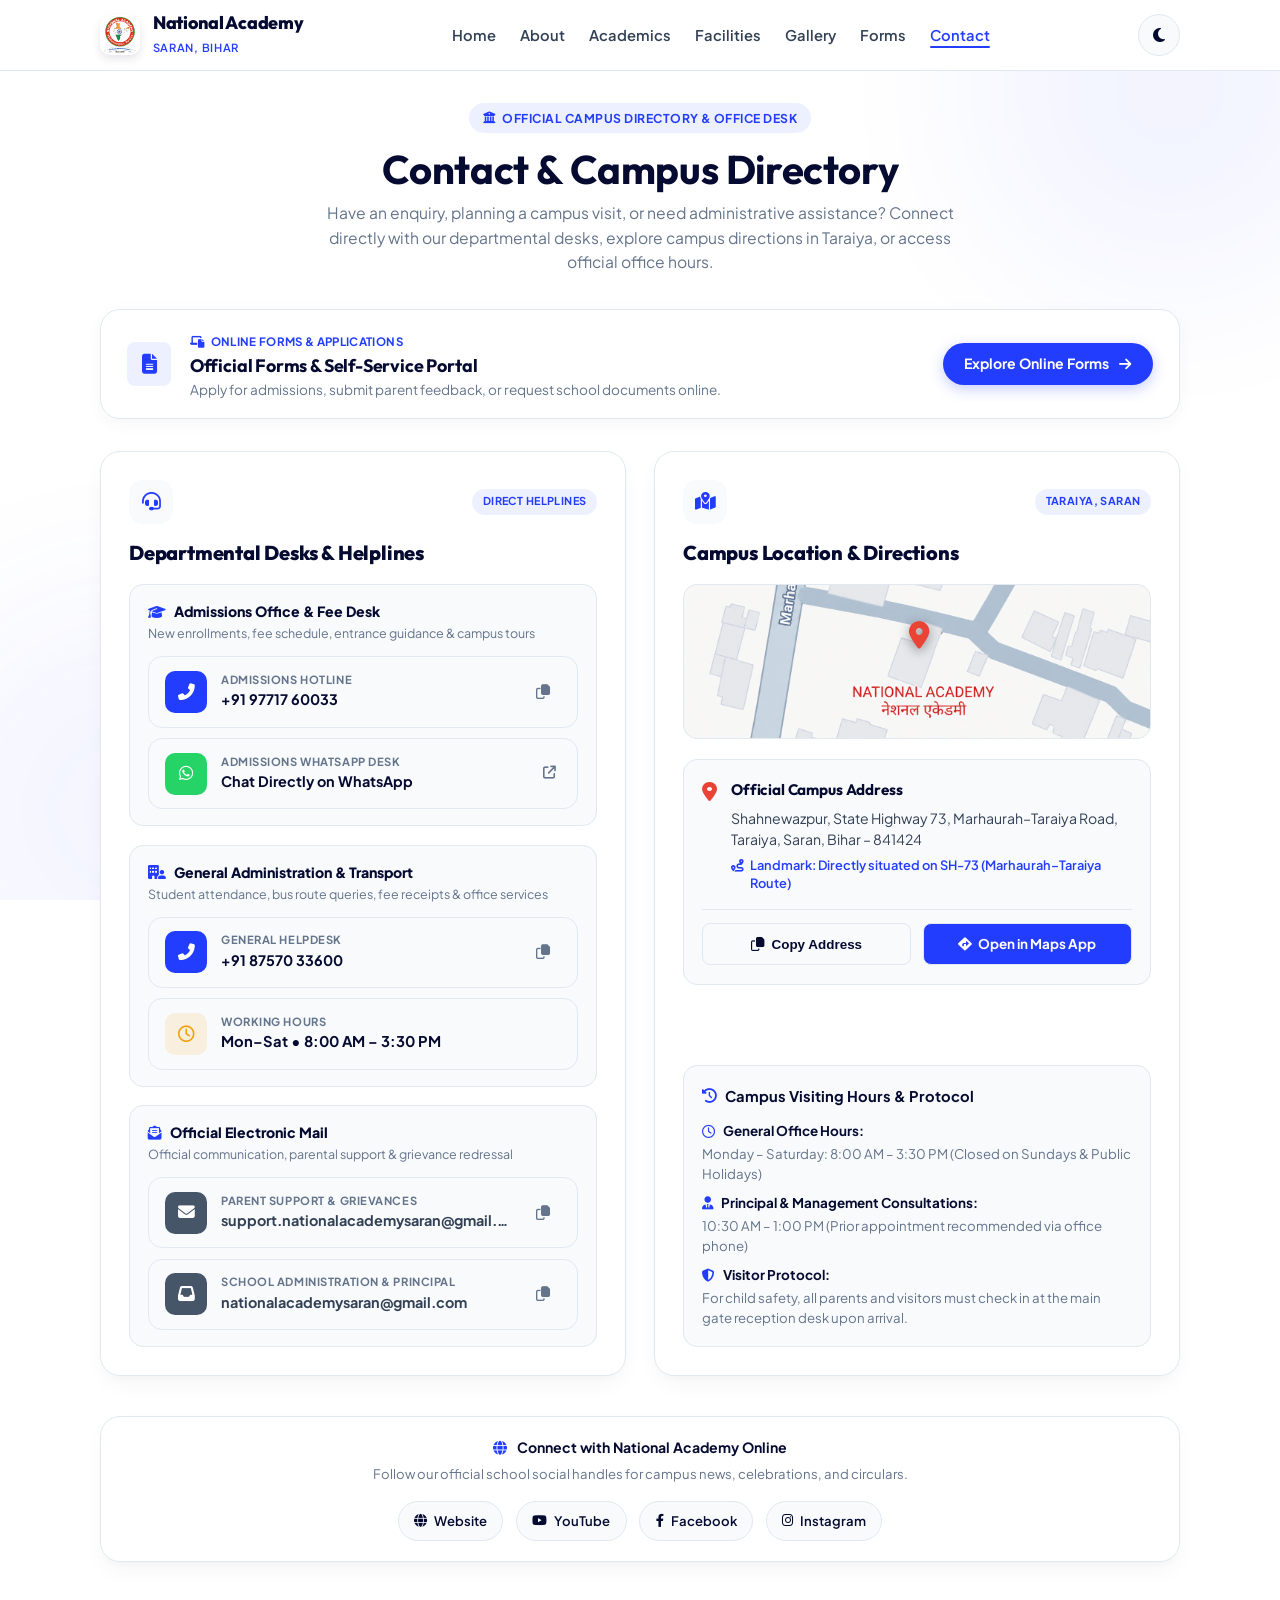
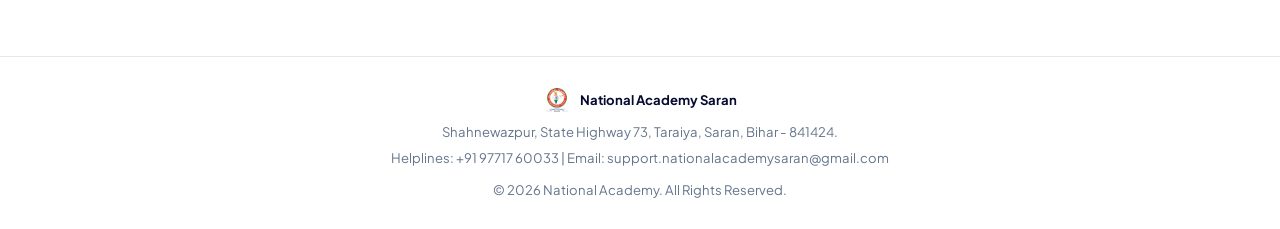
==== commit 60d567cf: "Optimize forms gateway card for mobile, harmonize card styling, and update general enquiry payload" ====
--- a/index.html
+++ b/index.html
@@ -93,10 +93,151 @@
             </p>
         </section>
 
+        <!-- Central Online Forms Tab (Section 1: Minimal & Shortened on Top) -->
+        <section class="forms-gateway-banner forms-gateway-compact" aria-label="Central Online Forms Directory">
+            <div class="forms-gateway-content">
+                <div class="forms-gateway-icon-wrap">
+                    <i class="fas fa-file-lines"></i>
+                </div>
+                <div class="forms-gateway-text">
+                    <div class="forms-gateway-badge">
+                        <i class="fas fa-laptop-file"></i> Online Forms &amp; Applications
+                    </div>
+                    <h3>Official Forms &amp; Self-Service Portal</h3>
+                    <p>Apply for admissions, submit parent feedback, or request school documents online.</p>
+                </div>
+            </div>
+            <div class="forms-gateway-action">
+                <a href="form/index.html" class="btn-gateway-portal" id="exploreFormsPortalBtn" title="Go to Official Forms Directory">
+                    <span>Explore Online Forms</span>
+                    <i class="fas fa-arrow-right"></i>
+                </a>
+            </div>
+        </section>
+
         <!-- Main 2-Column Campus Directory & Communication Hub -->
         <div class="contact-hub-grid">
 
-            <!-- Column 1: Campus Location & Visiting Desk -->
+            <!-- Column 1 (Section 2): Departmental Communication Desks & Helplines (Numbers First) -->
+            <div class="contact-hub-col">
+                <article class="contact-hub-card" id="departmentHelplinesCard">
+                    <div class="card-header">
+                        <div class="card-icon-wrap">
+                            <i class="fas fa-headset"></i>
+                        </div>
+                        <span class="card-badge">Direct Helplines</span>
+                    </div>
+                    <h3>Departmental Desks &amp; Helplines</h3>
+
+                    <!-- Desk 1: Admissions & Counseling -->
+                    <div class="dept-desk-group">
+                        <div class="dept-desk-header">
+                            <div class="dept-badge"><i class="fas fa-graduation-cap"></i> Admissions Office &amp; Fee Desk</div>
+                            <span class="dept-sub">New enrollments, fee schedule, entrance guidance &amp; campus tours</span>
+                        </div>
+                        <div class="dept-tiles-row">
+                            <div class="contact-tile">
+                                <div class="tile-icon icon-phone">
+                                    <i class="fas fa-phone-alt"></i>
+                                </div>
+                                <div class="tile-details">
+                                    <div class="tile-label">Admissions Hotline</div>
+                                    <a href="tel:+919771760033" class="tile-value" style="text-decoration: none;">+91 97717 60033</a>
+                                </div>
+                                <button type="button" class="copy-btn" onclick="copyText('+919771760033', 'Admissions Hotline')"
+                                    title="Copy Phone Number" aria-label="Copy Admissions Phone Number">
+                                    <i class="far fa-copy"></i>
+                                </button>
+                            </div>
+                            <a href="https://wa.me/919771760033" target="_blank" rel="noopener noreferrer" class="contact-tile" id="whatsappTile">
+                                <div class="tile-icon icon-whatsapp">
+                                    <i class="fab fa-whatsapp"></i>
+                                </div>
+                                <div class="tile-details">
+                                    <div class="tile-label">Admissions WhatsApp Desk</div>
+                                    <div class="tile-value">Chat Directly on WhatsApp</div>
+                                </div>
+                                <i class="fas fa-arrow-up-right-from-square" style="color: var(--text-muted); font-size: 0.8rem; margin-right: 0.3rem;"></i>
+                            </a>
+                        </div>
+                    </div>
+
+                    <!-- Desk 2: General Administration & Transport -->
+                    <div class="dept-desk-group">
+                        <div class="dept-desk-header">
+                            <div class="dept-badge"><i class="fas fa-building-user"></i> General Administration &amp; Transport</div>
+                            <span class="dept-sub">Student attendance, bus route queries, fee receipts &amp; office services</span>
+                        </div>
+                        <div class="dept-tiles-row">
+                            <div class="contact-tile">
+                                <div class="tile-icon icon-phone">
+                                    <i class="fas fa-phone-alt"></i>
+                                </div>
+                                <div class="tile-details">
+                                    <div class="tile-label">General Helpdesk</div>
+                                    <a href="tel:+918757033600" class="tile-value" style="text-decoration: none;">+91 87570 33600</a>
+                                </div>
+                                <button type="button" class="copy-btn" onclick="copyText('+918757033600', 'General Helpdesk')"
+                                    title="Copy Phone Number" aria-label="Copy General Helpdesk Number">
+                                    <i class="far fa-copy"></i>
+                                </button>
+                            </div>
+                            <div class="contact-tile">
+                                <div class="tile-icon icon-phone" style="color: #f59e0b; background: rgba(245, 158, 11, 0.12);">
+                                    <i class="far fa-clock"></i>
+                                </div>
+                                <div class="tile-details">
+                                    <div class="tile-label">Working Hours</div>
+                                    <div class="tile-value" style="font-size: 0.92rem;">Mon–Sat • 8:00 AM – 3:30 PM</div>
+                                </div>
+                            </div>
+                        </div>
+                    </div>
+
+                    <!-- Desk 3: Official Electronic Mail -->
+                    <div class="dept-desk-group">
+                        <div class="dept-desk-header">
+                            <div class="dept-badge"><i class="fas fa-envelope-open-text"></i> Official Electronic Mail</div>
+                            <span class="dept-sub">Official communication, parental support &amp; grievance redressal</span>
+                        </div>
+                        <div class="dept-tiles-row">
+                            <div class="contact-tile">
+                                <div class="tile-icon icon-email">
+                                    <i class="fas fa-envelope"></i>
+                                </div>
+                                <div class="tile-details">
+                                    <div class="tile-label">Parent Support &amp; Grievances</div>
+                                    <a href="mailto:support.nationalacademysaran@gmail.com" class="tile-email-text"
+                                        title="support.nationalacademysaran@gmail.com"
+                                        style="text-decoration: none; color: inherit;">support.nationalacademysaran@gmail.com</a>
+                                </div>
+                                <button type="button" class="copy-btn" onclick="copyText('support.nationalacademysaran@gmail.com', 'Support Email')"
+                                    title="Copy Email" aria-label="Copy Support Email">
+                                    <i class="far fa-copy"></i>
+                                </button>
+                            </div>
+                            <div class="contact-tile">
+                                <div class="tile-icon icon-email">
+                                    <i class="fas fa-inbox"></i>
+                                </div>
+                                <div class="tile-details">
+                                    <div class="tile-label">School Administration &amp; Principal</div>
+                                    <a href="mailto:nationalacademysaran@gmail.com" class="tile-email-text"
+                                        title="nationalacademysaran@gmail.com"
+                                        style="text-decoration: none; color: inherit;">nationalacademysaran@gmail.com</a>
+                                </div>
+                                <button type="button" class="copy-btn" onclick="copyText('nationalacademysaran@gmail.com', 'School Email')"
+                                    title="Copy Email" aria-label="Copy School Email">
+                                    <i class="far fa-copy"></i>
+                                </button>
+                            </div>
+                        </div>
+                    </div>
+
+                </article>
+            </div>
+
+            <!-- Column 2 (Section 3): Campus Location & Visiting Desk (Location Second) -->
             <div class="contact-hub-col">
                 <article class="contact-hub-card" id="campusLocationCard">
                     <div class="card-header">
@@ -167,155 +308,7 @@
                 </article>
             </div>
 
-            <!-- Column 2: Departmental Communication Desks -->
-            <div class="contact-hub-col">
-                <article class="contact-hub-card" id="departmentHelplinesCard">
-                    <div class="card-header">
-                        <div class="card-icon-wrap">
-                            <i class="fas fa-headset"></i>
-                        </div>
-                        <span class="card-badge">Direct Helplines</span>
-                    </div>
-                    <h3>Departmental Desks &amp; Helplines</h3>
-
-                    <!-- Desk 1: Admissions & Counseling -->
-                    <div class="dept-desk-group">
-                        <div class="dept-desk-header">
-                            <div class="dept-badge"><i class="fas fa-graduation-cap"></i> Admissions Office &amp; Fee Desk</div>
-                            <span class="dept-sub">New enrollments, fee schedule, entrance guidance &amp; campus tours</span>
-                        </div>
-                        <div class="dept-tiles-row">
-                            <div class="contact-tile">
-                                <div class="tile-icon icon-phone">
-                                    <i class="fas fa-phone-alt"></i>
-                                </div>
-                                <div class="tile-details">
-                                    <div class="tile-label">Admissions Hotline</div>
-                                    <a href="tel:+919771760033" class="tile-value" style="text-decoration: none;">+91 97717 60033</a>
-                                </div>
-                                <button type="button" class="copy-btn" onclick="copyText('+919771760033', 'Admissions Hotline')"
-                                    title="Copy Phone Number" aria-label="Copy Admissions Phone Number">
-                                    <i class="far fa-copy"></i>
-                                </button>
-                            </div>
-                            <a href="https://wa.me/919771760033" target="_blank" rel="noopener noreferrer" class="contact-tile" id="whatsappTile">
-                                <div class="tile-icon icon-whatsapp">
-                                    <i class="fab fa-whatsapp"></i>
-                                </div>
-                                <div class="tile-details">
-                                    <div class="tile-label">Admissions WhatsApp Desk</div>
-                                    <div class="tile-value">Chat Directly on WhatsApp</div>
-                                </div>
-                                <i class="fas fa-arrow-up-right-from-square" style="color: var(--text-muted); font-size: 0.8rem; margin-right: 0.3rem;"></i>
-                            </a>
-                        </div>
-                    </div>
-
-                    <!-- Desk 2: General Administration & Transport -->
-                    <div class="dept-desk-group">
-                        <div class="dept-desk-header">
-                            <div class="dept-badge"><i class="fas fa-building-user"></i> General Administration &amp; Transport</div>
-                            <span class="dept-sub">Student attendance, bus route queries, fee receipts &amp; office services</span>
-                        </div>
-                        <div class="dept-tiles-row">
-                            <div class="contact-tile">
-                                <div class="tile-icon icon-phone">
-                                    <i class="fas fa-phone-alt"></i>
-                                </div>
-                                <div class="tile-details">
-                                    <div class="tile-label">General Helpdesk</div>
-                                    <a href="tel:+918757033600" class="tile-value" style="text-decoration: none;">+91 87570 33600</a>
-                                </div>
-                                <button type="button" class="copy-btn" onclick="copyText('+918757033600', 'General Helpdesk')"
-                                    title="Copy Phone Number" aria-label="Copy General Helpdesk Number">
-                                    <i class="far fa-copy"></i>
-                                </button>
-                            </div>
-                            <div class="contact-tile">
-                                <div class="tile-icon icon-phone" style="color: #f59e0b; background: rgba(245, 158, 11, 0.12);">
-                                    <i class="far fa-clock"></i>
-                                </div>
-                                <div class="tile-details">
-                                    <div class="tile-label">Working Hours</div>
-                                    <div class="tile-value" style="font-size: 0.92rem;">Mon–Sat • 8:00 AM – 3:30 PM</div>
-                                </div>
-                            </div>
-                        </div>
-                    </div>
-
-                    <!-- Desk 3: Official Electronic Mail -->
-                    <div class="dept-desk-group">
-                        <div class="dept-desk-header">
-                            <div class="dept-badge"><i class="fas fa-envelope-open-text"></i> Official Electronic Mail</div>
-                            <span class="dept-sub">Official communication, parental support &amp; grievance redressal</span>
-                        </div>
-                        <div class="dept-tiles-row">
-                            <div class="contact-tile">
-                                <div class="tile-icon icon-email">
-                                    <i class="fas fa-envelope"></i>
-                                </div>
-                                <div class="tile-details">
-                                    <div class="tile-label">Parent Support &amp; Grievances</div>
-                                    <a href="mailto:support.nationalacademysaran@gmail.com" class="tile-email-text"
-                                        title="support.nationalacademysaran@gmail.com"
-                                        style="text-decoration: none; color: inherit;">support.nationalacademysaran@gmail.com</a>
-                                </div>
-                                <button type="button" class="copy-btn" onclick="copyText('support.nationalacademysaran@gmail.com', 'Support Email')"
-                                    title="Copy Email" aria-label="Copy Support Email">
-                                    <i class="far fa-copy"></i>
-                                </button>
-                            </div>
-                            <div class="contact-tile">
-                                <div class="tile-icon icon-email">
-                                    <i class="fas fa-inbox"></i>
-                                </div>
-                                <div class="tile-details">
-                                    <div class="tile-label">School Administration &amp; Principal</div>
-                                    <a href="mailto:nationalacademysaran@gmail.com" class="tile-email-text"
-                                        title="nationalacademysaran@gmail.com"
-                                        style="text-decoration: none; color: inherit;">nationalacademysaran@gmail.com</a>
-                                </div>
-                                <button type="button" class="copy-btn" onclick="copyText('nationalacademysaran@gmail.com', 'School Email')"
-                                    title="Copy Email" aria-label="Copy School Email">
-                                    <i class="far fa-copy"></i>
-                                </button>
-                            </div>
-                        </div>
-                    </div>
-
-                </article>
-            </div>
-
         </div>
-
-        <!-- Central Online Forms Portal Gateway Banner -->
-        <section class="forms-gateway-banner" aria-label="Central Online Forms Directory">
-            <div class="forms-gateway-content">
-                <div class="forms-gateway-icon-wrap">
-                    <i class="fas fa-folder-tree"></i>
-                </div>
-                <div class="forms-gateway-text">
-                    <div class="forms-gateway-badge">
-                        <i class="fas fa-laptop-file"></i> 24/7 Digital Self-Service
-                    </div>
-                    <h3>Need to Submit an Official Application or Form?</h3>
-                    <p>
-                        Save time without visiting the school office. Submit student admission applications, share parent feedback, explore teaching careers, or request alumni certificates directly through our official online forms directory.
-                    </p>
-                    <div class="forms-gateway-chips">
-                        <span class="gateway-chip"><i class="fas fa-check"></i> Admissions (2026–27)</span>
-                        <span class="gateway-chip"><i class="fas fa-check"></i> Parent Feedback &amp; Grievances</span>
-                        <span class="gateway-chip"><i class="fas fa-check"></i> General Inquiries, Careers &amp; Records</span>
-                    </div>
-                </div>
-            </div>
-            <div class="forms-gateway-action">
-                <a href="form/index.html" class="btn-gateway-portal" id="exploreFormsPortalBtn" title="Go to Official Forms Directory">
-                    <span>Explore Online Forms</span>
-                    <i class="fas fa-arrow-right"></i>
-                </a>
-            </div>
-        </section>
 
         <!-- Social Media & Digital Channels Strip -->
         <section class="contact-section" style="padding: 1.25rem 1rem; text-align: center; overflow: hidden;" aria-label="Official Social Channels">
--- a/css/style.css
+++ b/css/style.css
@@ -1075,21 +1075,12 @@
     box-sizing: border-box;
 }
 
-.forms-gateway-banner::before {
-    content: '';
-    position: absolute;
-    top: 0;
-    left: 0;
-    width: 4px;
-    height: 100%;
-    background: var(--brand-blue);
-}
 
 .forms-gateway-content {
     display: flex;
     align-items: flex-start;
     gap: 1.25rem;
-    flex: 1 1 320px;
+    flex: 1 1 auto;
     min-width: 0;
     box-sizing: border-box;
 }
@@ -1202,6 +1193,52 @@
     transform: scale(0.98);
 }
 
+/* Compact Online Forms Tab (Top Placement) */
+.forms-gateway-compact {
+    padding: 1.1rem 1.65rem;
+    margin-bottom: 2rem;
+    align-items: center;
+    box-shadow: 0 4px 18px rgba(0, 0, 0, 0.04);
+}
+
+.forms-gateway-compact .forms-gateway-content {
+    align-items: center;
+    gap: 1.15rem;
+}
+
+.forms-gateway-compact .forms-gateway-icon-wrap {
+    width: 44px;
+    height: 44px;
+    font-size: 1.25rem;
+    border-radius: var(--radius-sm);
+}
+
+.forms-gateway-compact .forms-gateway-badge {
+    margin-bottom: 0.2rem;
+    font-size: 0.72rem;
+    letter-spacing: 0.03em;
+}
+
+.forms-gateway-compact .forms-gateway-text h3 {
+    font-size: 1.12rem;
+    font-weight: 700;
+    margin-bottom: 0.2rem;
+    line-height: 1.3;
+}
+
+.forms-gateway-compact .forms-gateway-text p {
+    font-size: 0.85rem;
+    margin-bottom: 0;
+    line-height: 1.45;
+    color: var(--text-muted);
+}
+
+.forms-gateway-compact .btn-gateway-portal {
+    padding: 0.65rem 1.35rem;
+    font-size: 0.88rem;
+    font-weight: 700;
+}
+
 /* --------------------------------------------------------------------------
    RESPONSIVE MEDIA QUERIES FOR CONTACT & CAMPUS DIRECTORY
    -------------------------------------------------------------------------- */
@@ -1226,9 +1263,25 @@
     }
 
     .forms-gateway-content {
+        flex: 0 0 auto;
         flex-direction: column;
         gap: 0.85rem;
         width: 100%;
+    }
+
+    .forms-gateway-compact {
+        padding: 1rem 1.15rem;
+        gap: 0.85rem;
+        margin-bottom: 1.5rem;
+        flex-direction: column;
+        align-items: stretch;
+    }
+
+    .forms-gateway-compact .forms-gateway-content {
+        flex: 0 0 auto;
+        flex-direction: row;
+        align-items: flex-start;
+        gap: 0.85rem;
     }
 
     .forms-gateway-icon-wrap {
@@ -1248,6 +1301,11 @@
         white-space: normal;
         text-align: center;
     }
+
+    .forms-gateway-compact .btn-gateway-portal {
+        padding: 0.65rem 1.25rem;
+        font-size: 0.88rem;
+    }
 }
 
 @media (max-width: 480px) {
@@ -1307,6 +1365,39 @@
 
     .forms-gateway-banner {
         padding: 1.15rem 0.85rem;
+    }
+
+    .forms-gateway-compact {
+        padding: 0.95rem 0.85rem;
+        gap: 0.75rem;
+        margin-bottom: 1.25rem;
+    }
+
+    .forms-gateway-compact .forms-gateway-icon-wrap {
+        width: 38px;
+        height: 38px;
+        min-width: 38px;
+        font-size: 1.05rem;
+    }
+
+    .forms-gateway-compact .forms-gateway-badge {
+        font-size: 0.68rem;
+        margin-bottom: 0.15rem;
+    }
+
+    .forms-gateway-compact .forms-gateway-text h3 {
+        font-size: 1.05rem;
+        margin-bottom: 0.2rem;
+    }
+
+    .forms-gateway-compact .forms-gateway-text p {
+        font-size: 0.8rem;
+        line-height: 1.4;
+    }
+
+    .forms-gateway-compact .btn-gateway-portal {
+        padding: 0.6rem 1rem;
+        font-size: 0.84rem;
     }
 
     .gateway-chip {
